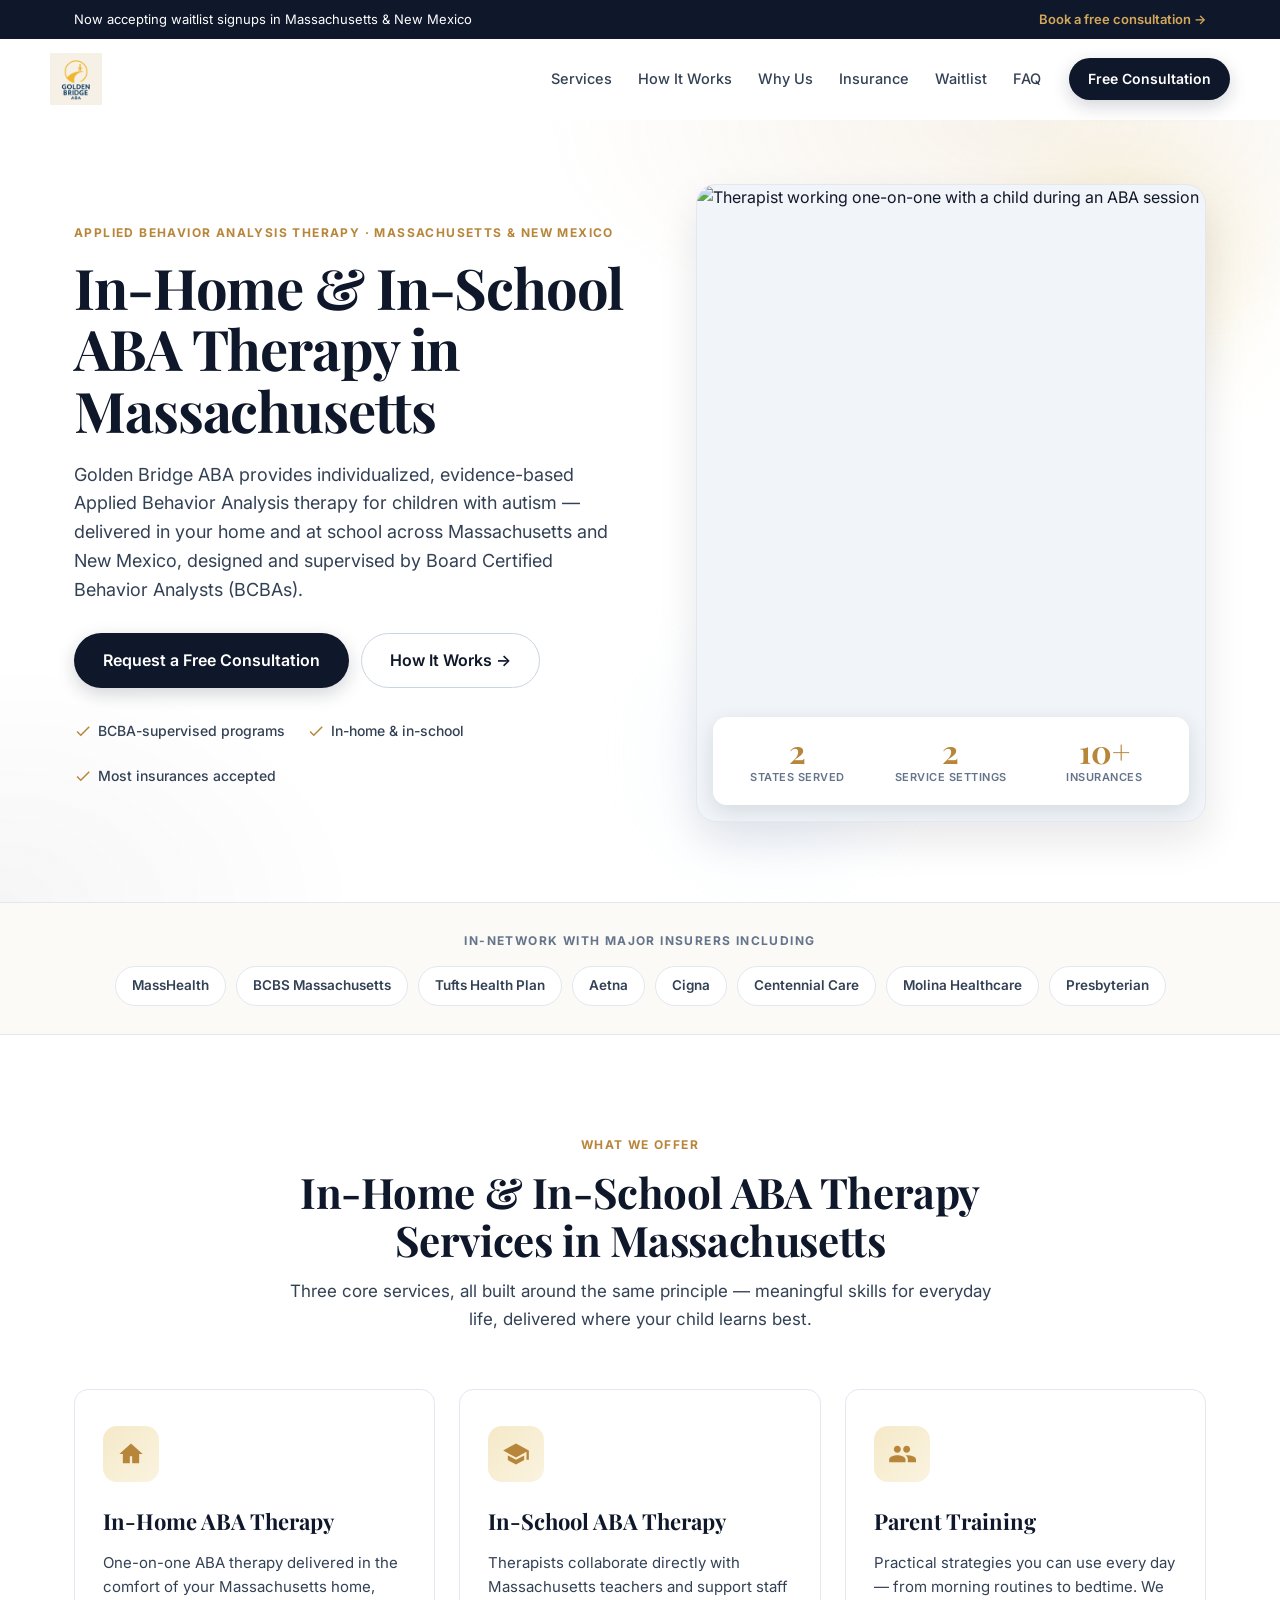
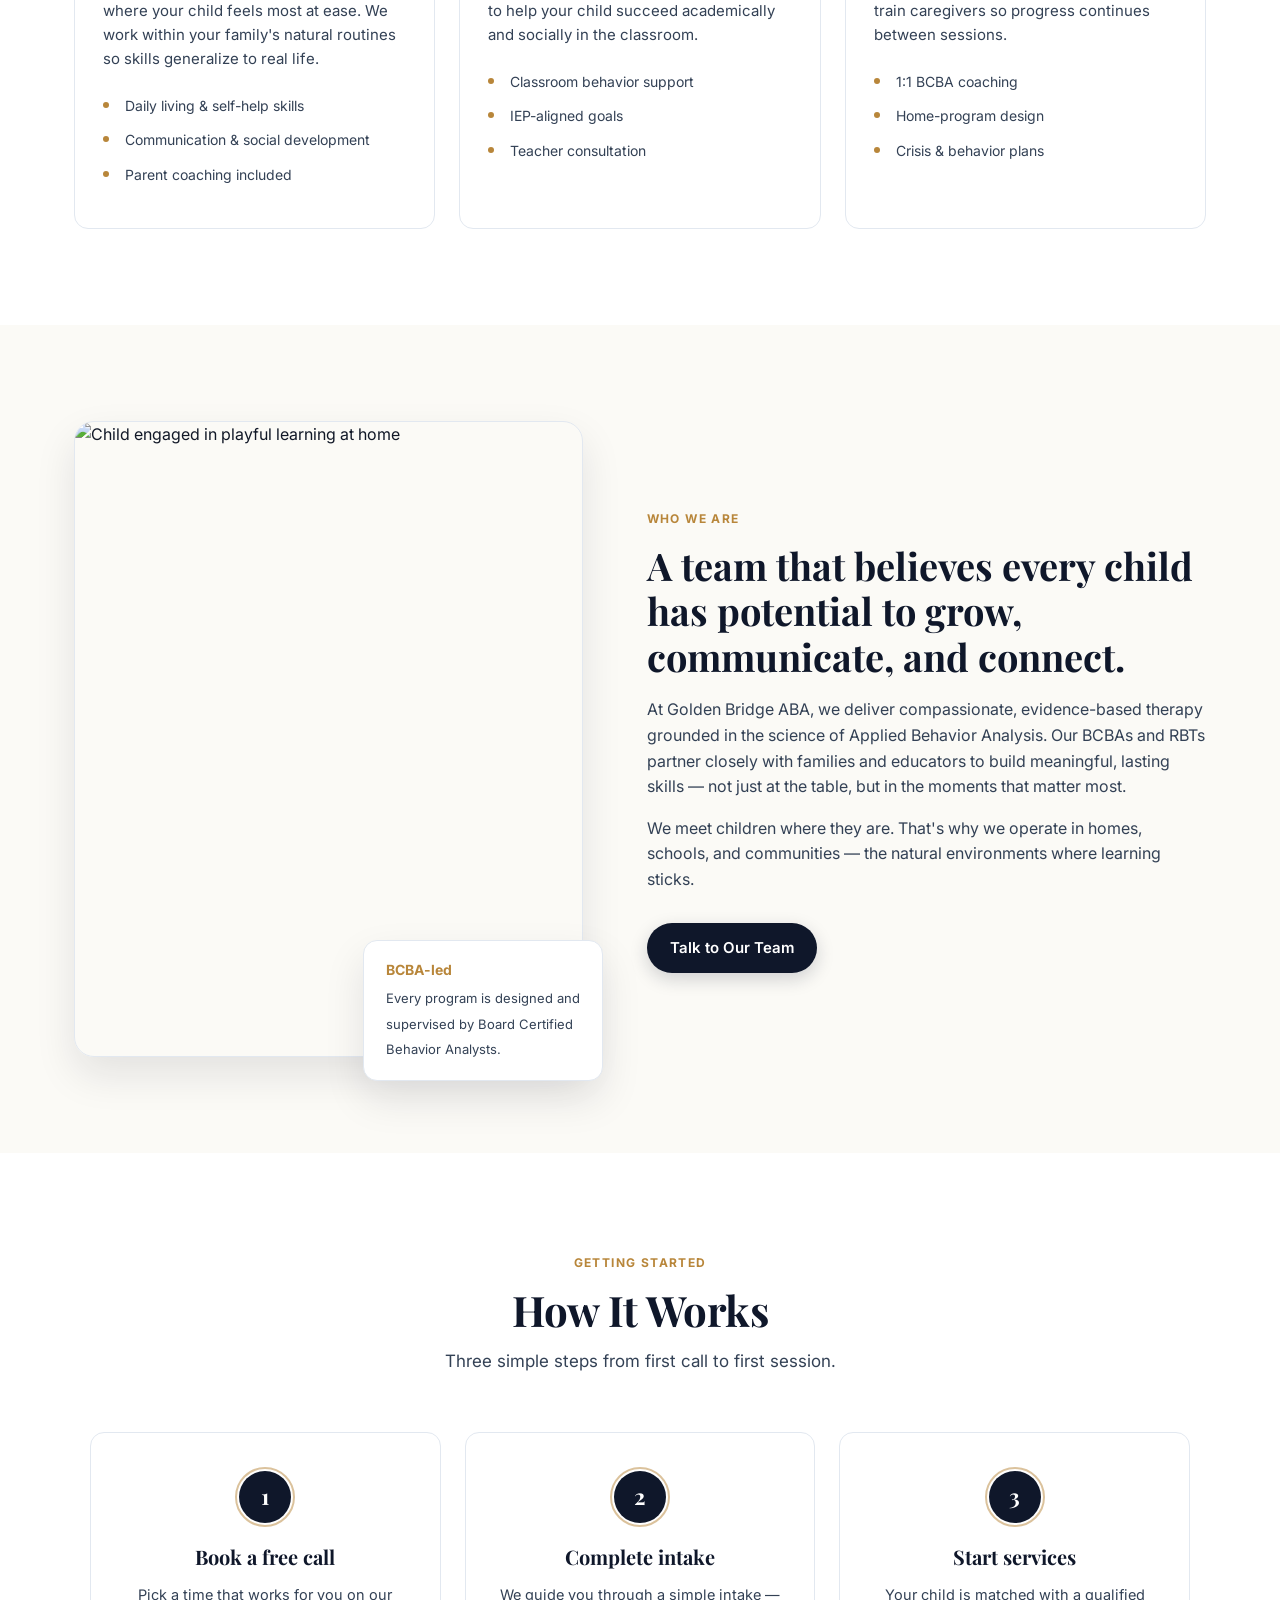
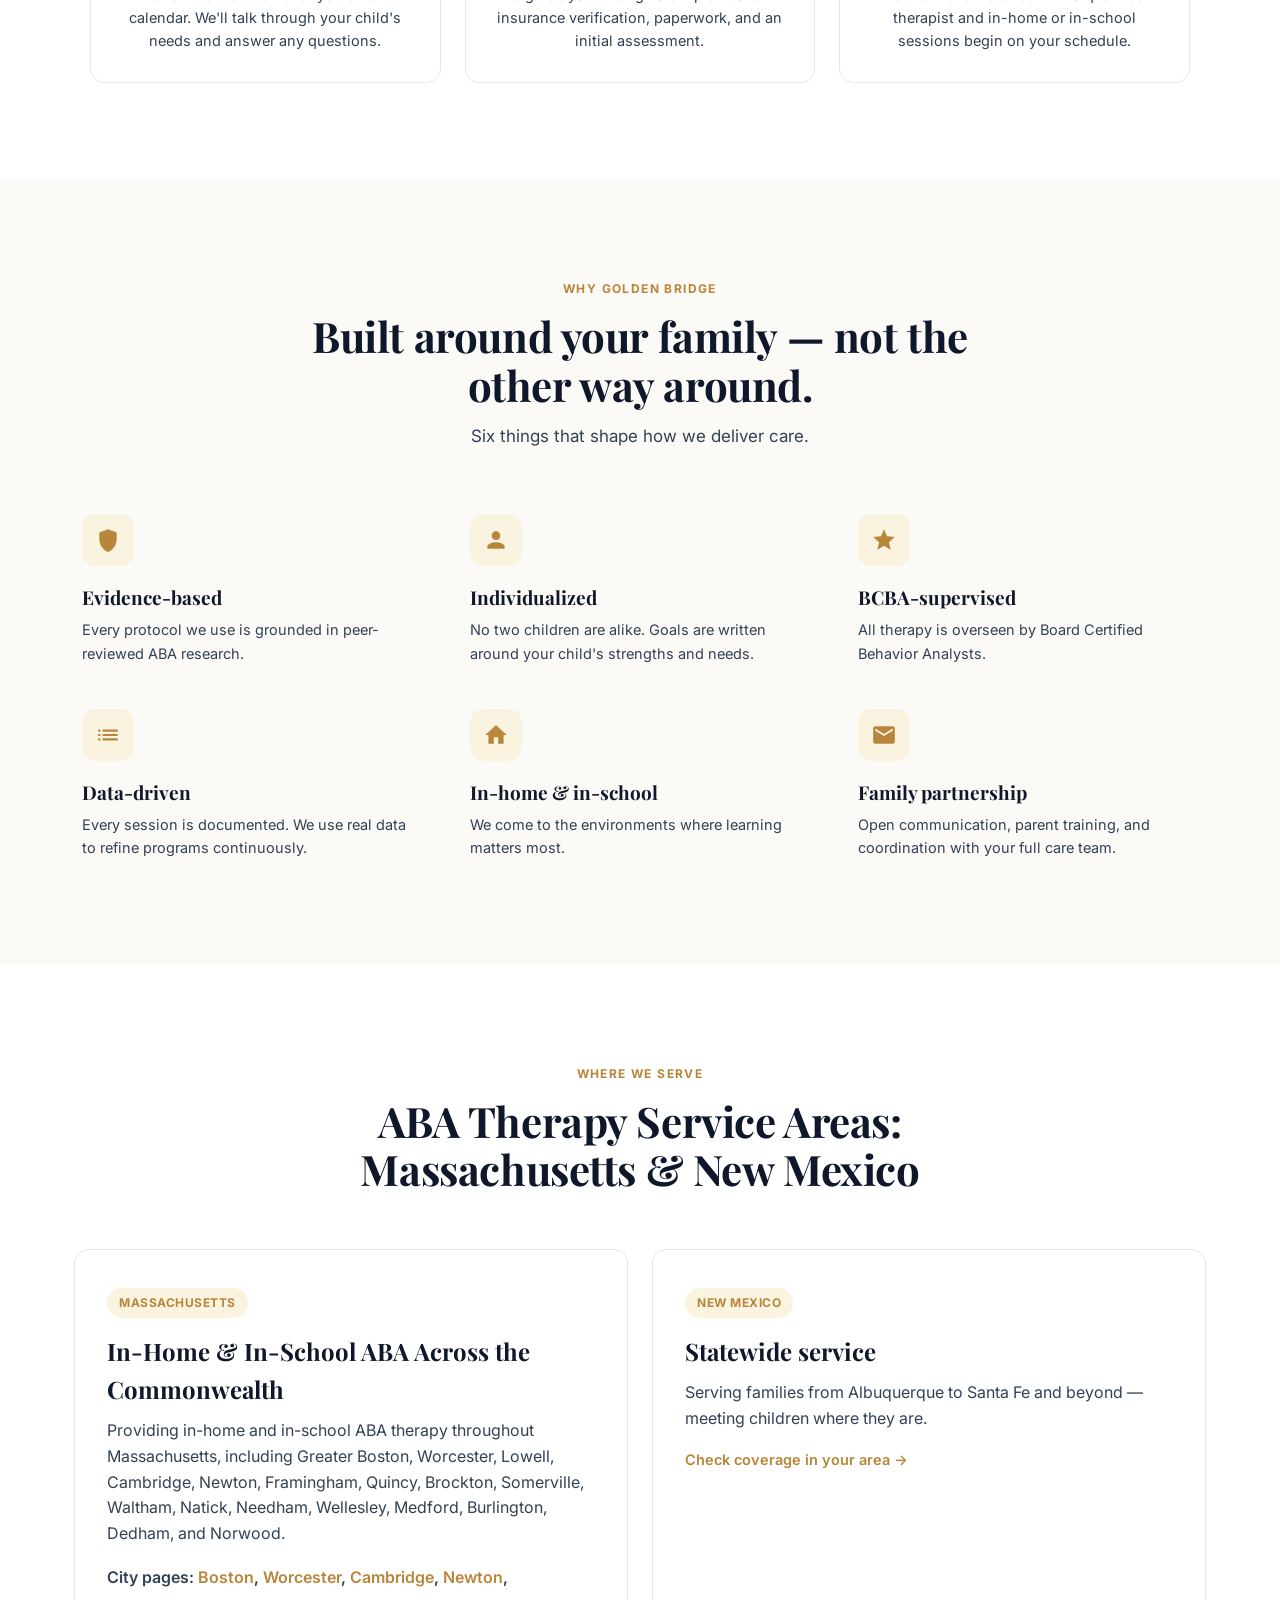
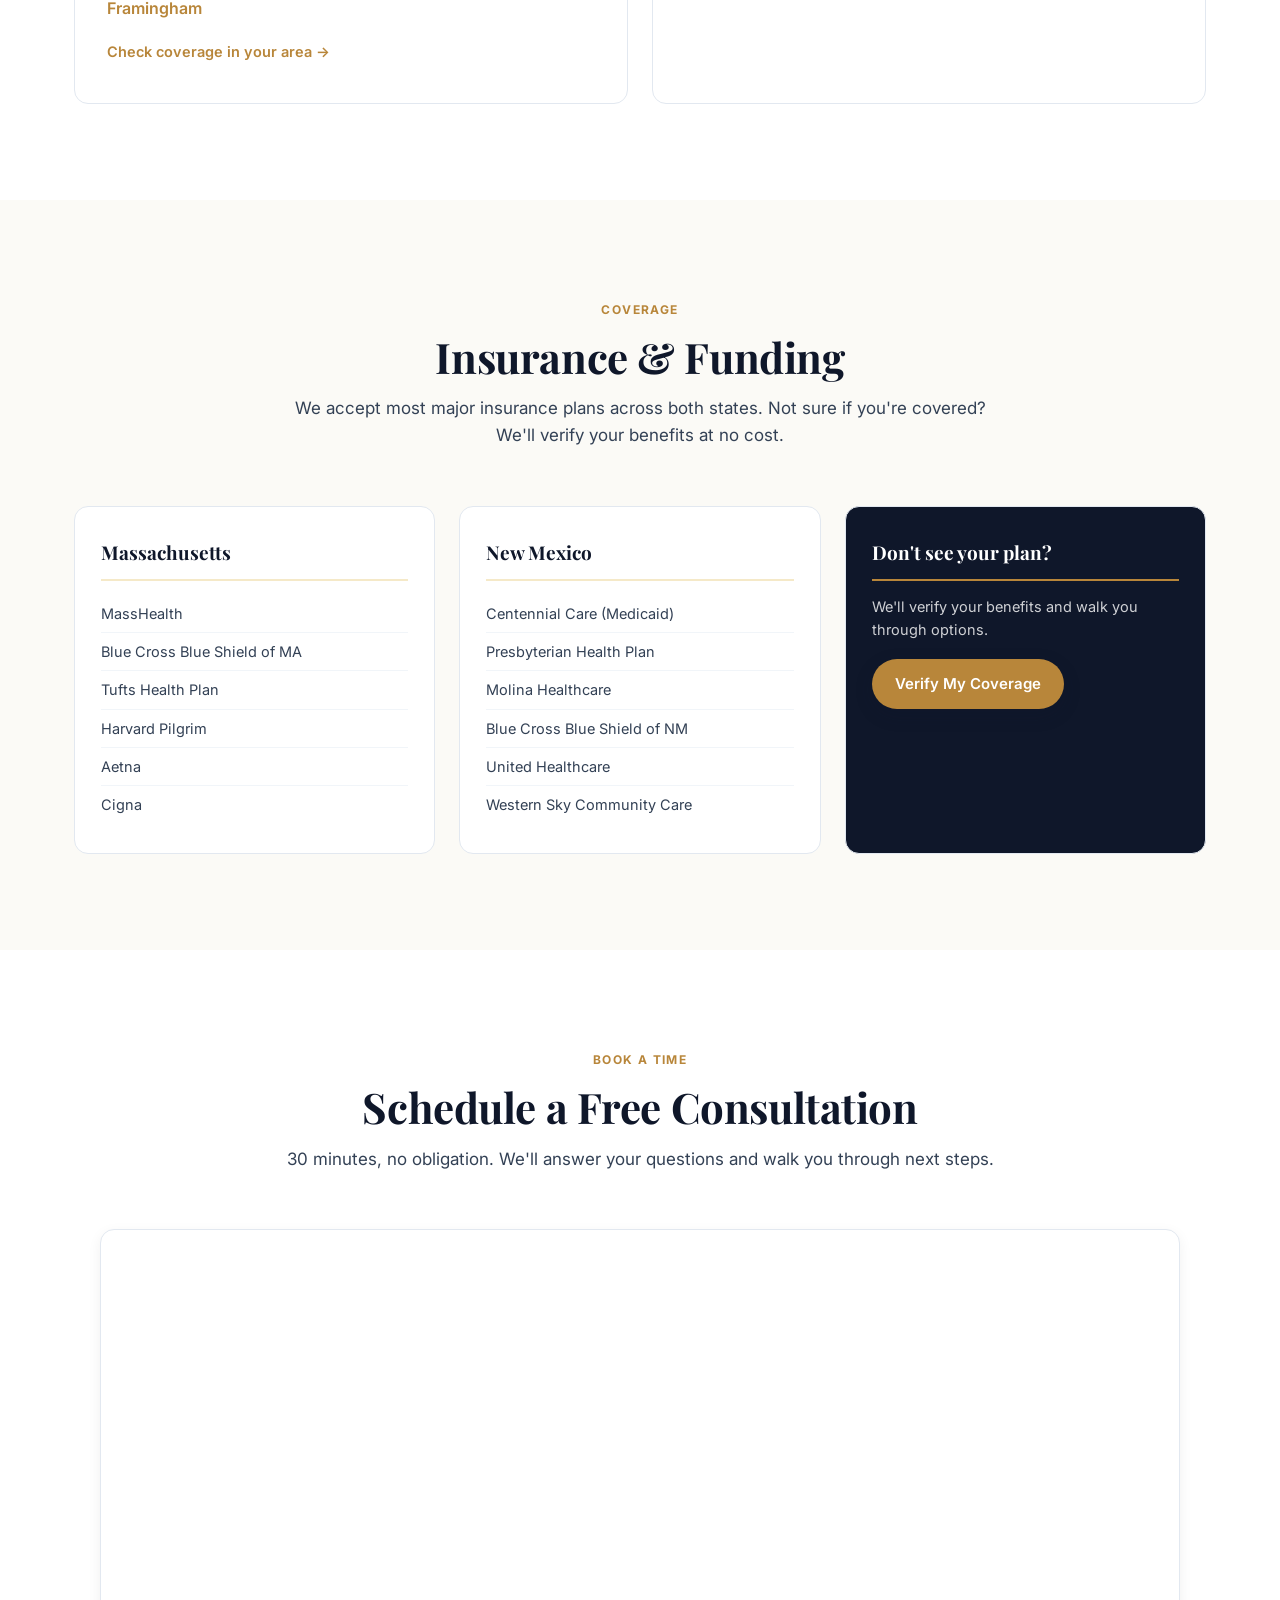
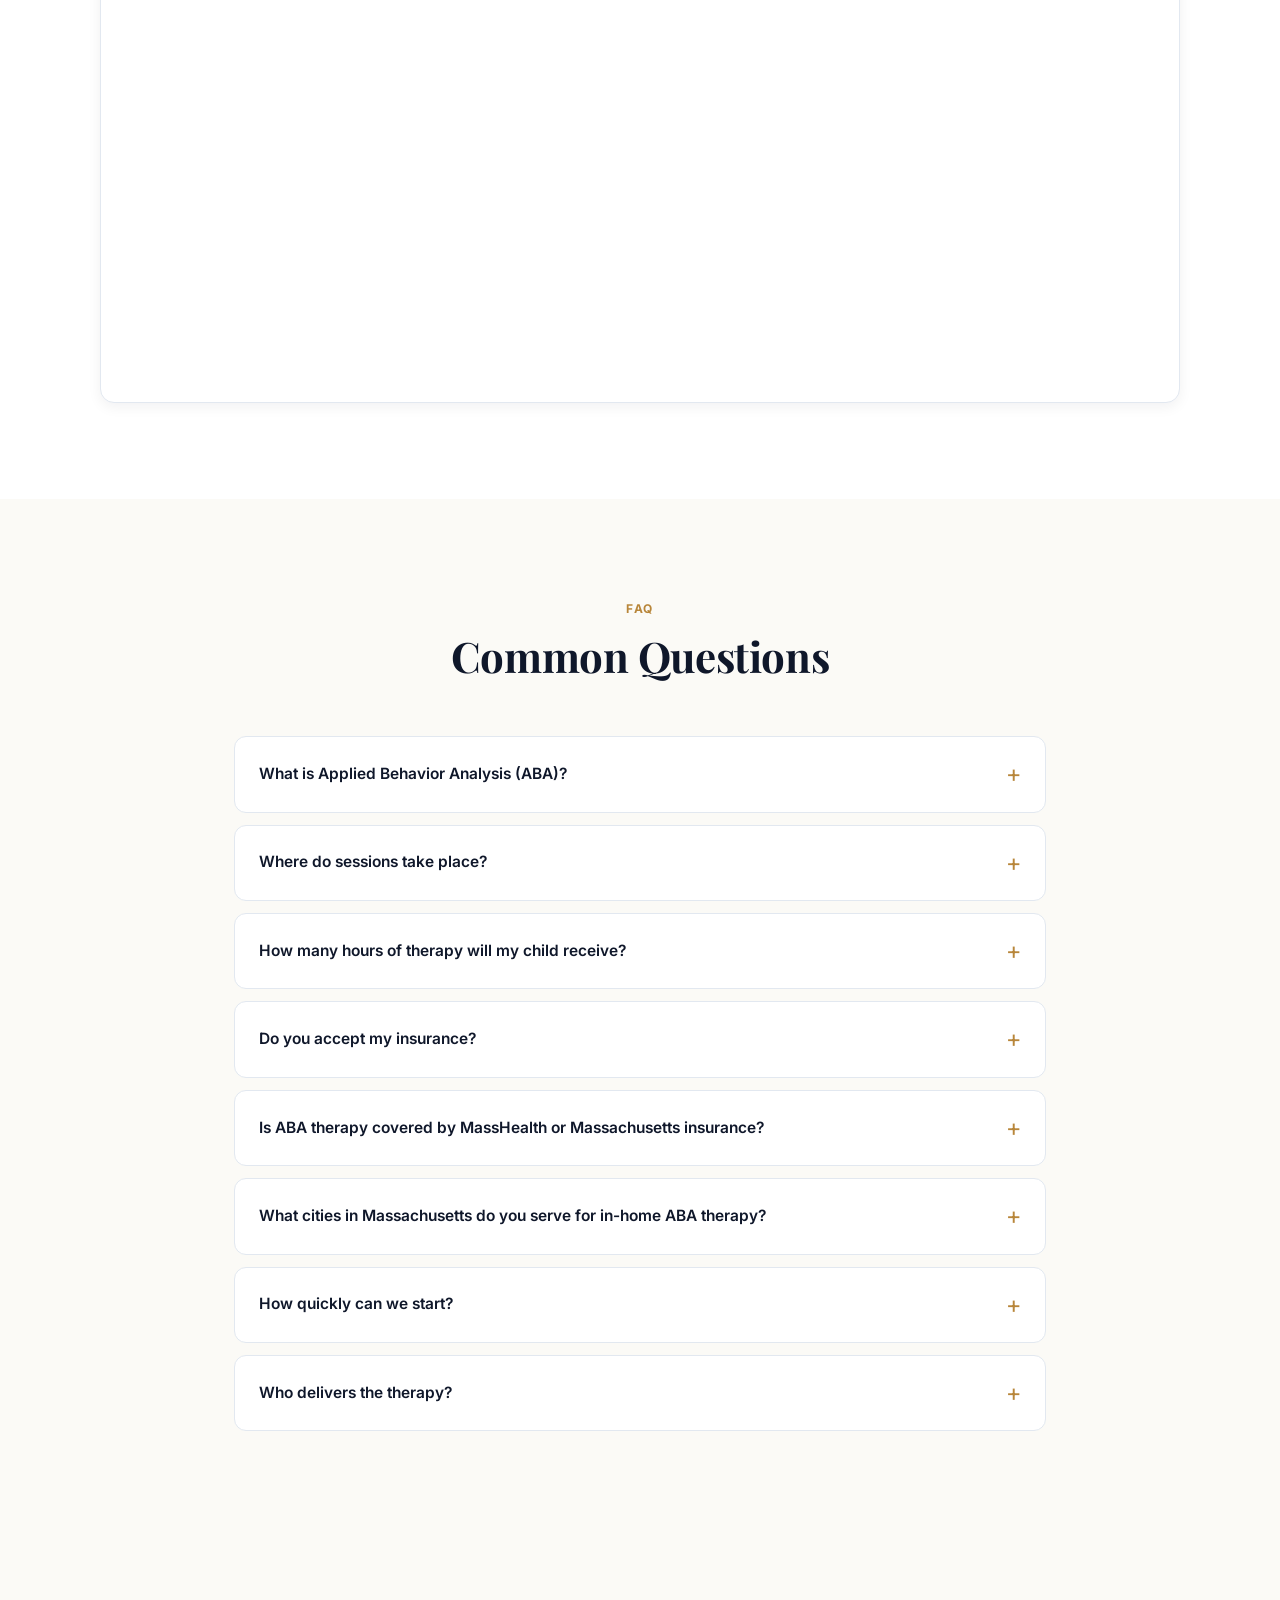
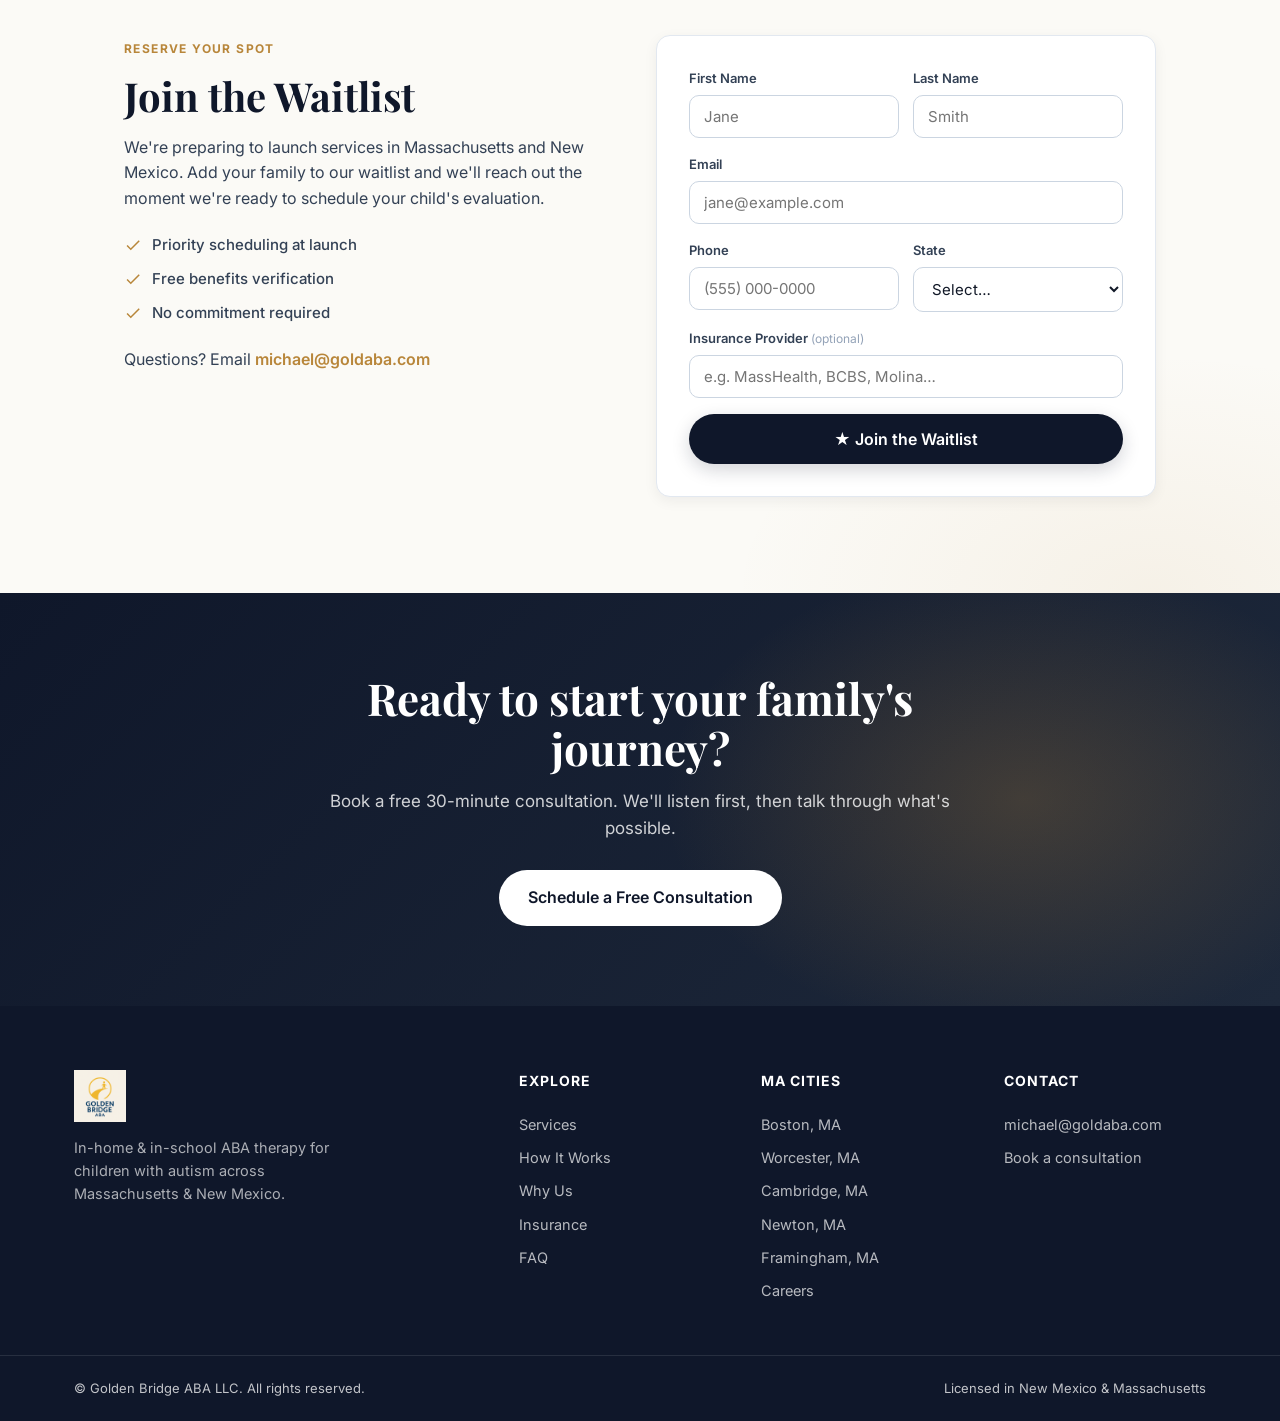
==== index.html @ 1a79a62c "Add real logo: favicon, apple-touch-icon, OG image, header/footer - Copied Golden Bridge ABA Logo De" ====
<!DOCTYPE html>
<html lang="en">
<head>
  <meta charset="UTF-8">
  <meta name="viewport" content="width=device-width, initial-scale=1.0">
  <title>In-Home ABA Therapy Massachusetts | Golden Bridge ABA</title>
  <meta name="description" content="Golden Bridge ABA provides in-home and in-school ABA therapy for children with autism across Massachusetts. BCBA-supervised, covered by MassHealth, BCBS, Tufts & more. Free consultation.">
  <link rel="canonical" href="https://goldaba.com/">
  <!-- Open Graph -->
  <meta property="og:type" content="website">
  <meta property="og:url" content="https://goldaba.com/">
  <meta property="og:title" content="In-Home ABA Therapy Massachusetts | Golden Bridge ABA">
  <meta property="og:description" content="In-home and in-school ABA therapy for children with autism across Massachusetts. BCBA-supervised, insurance-covered. Serving Greater Boston, Worcester, Lowell & beyond.">
  <meta property="og:image" content="https://goldaba.com/og-image.png">
  <meta property="og:image:width" content="1200">
  <meta property="og:image:height" content="630">
  <meta property="og:site_name" content="Golden Bridge ABA">
  <!-- Twitter Card -->
  <meta name="twitter:card" content="summary_large_image">
  <meta name="twitter:title" content="In-Home ABA Therapy Massachusetts | Golden Bridge ABA">
  <meta name="twitter:description" content="In-home and in-school ABA therapy for children with autism across Massachusetts. BCBA-supervised, insurance-covered.">
  <link rel="icon" type="image/png" sizes="32x32" href="favicon-32.png">
  <link rel="icon" type="image/png" sizes="512x512" href="favicon.png">
  <link rel="apple-touch-icon" href="apple-touch-icon.png">
  <link rel="preconnect" href="https://fonts.googleapis.com">
  <link rel="preconnect" href="https://fonts.gstatic.com" crossorigin>
  <link href="https://fonts.googleapis.com/css2?family=Inter:wght@400;500;600;700;800&family=Playfair+Display:wght@600;700&display=swap" rel="stylesheet">
  <link rel="stylesheet" href="preview.css">
  <!-- Structured Data -->
  <script type="application/ld+json">
  {
    "@context": "https://schema.org",
    "@graph": [
      {
        "@type": ["MedicalBusiness", "LocalBusiness"],
        "@id": "https://goldaba.com/#organization",
        "name": "Golden Bridge ABA",
        "alternateName": "Golden Bridge ABA LLC",
        "url": "https://goldaba.com",
        "logo": {
          "@type": "ImageObject",
          "url": "https://goldaba.com/og-image.png"
        },
        "email": "michael@goldaba.com",
        "description": "Golden Bridge ABA provides in-home and in-school Applied Behavior Analysis (ABA) therapy for children with autism across Massachusetts and New Mexico, supervised by Board Certified Behavior Analysts (BCBAs).",
        "medicalSpecialty": "Behavioral Health",
        "priceRange": "Insurance Accepted",
        "areaServed": [
          {
            "@type": "State",
            "name": "Massachusetts",
            "sameAs": "https://www.wikidata.org/wiki/Q771"
          },
          {
            "@type": "State",
            "name": "New Mexico",
            "sameAs": "https://www.wikidata.org/wiki/Q1522"
          }
        ],
        "hasOfferCatalog": {
          "@type": "OfferCatalog",
          "name": "ABA Therapy Services",
          "itemListElement": [
            {
              "@type": "Offer",
              "itemOffered": {
                "@type": "Service",
                "name": "In-Home ABA Therapy",
                "description": "One-on-one ABA therapy delivered in the child's home environment, designed to fit naturally into family routines. Serving Massachusetts and New Mexico.",
                "serviceType": "Applied Behavior Analysis",
                "areaServed": ["Massachusetts", "New Mexico"]
              }
            },
            {
              "@type": "Offer",
              "itemOffered": {
                "@type": "Service",
                "name": "In-School ABA Therapy",
                "description": "School-based ABA therapy with IEP-aligned goals, supporting students with autism in Massachusetts and New Mexico classrooms.",
                "serviceType": "Applied Behavior Analysis",
                "areaServed": ["Massachusetts", "New Mexico"]
              }
            },
            {
              "@type": "Offer",
              "itemOffered": {
                "@type": "Service",
                "name": "Parent Training",
                "description": "BCBA-led parent coaching, home-program design, and behavior support plans for families of children with autism.",
                "serviceType": "Applied Behavior Analysis",
                "areaServed": ["Massachusetts", "New Mexico"]
              }
            }
          ]
        }
      },
      {
        "@type": "FAQPage",
        "mainEntity": [
          {
            "@type": "Question",
            "name": "What is Applied Behavior Analysis (ABA)?",
            "acceptedAnswer": {
              "@type": "Answer",
              "text": "ABA is a therapy grounded in the science of learning and behavior. It uses evidence-based techniques to teach communication, social, and daily living skills, while reducing behaviors that interfere with learning."
            }
          },
          {
            "@type": "Question",
            "name": "Where do ABA therapy sessions take place?",
            "acceptedAnswer": {
              "@type": "Answer",
              "text": "We deliver therapy in your home and at your child's school across Massachusetts and New Mexico. Sessions are designed to fit naturally into the environments where your child already spends time."
            }
          },
          {
            "@type": "Question",
            "name": "How many hours of ABA therapy will my child receive?",
            "acceptedAnswer": {
              "@type": "Answer",
              "text": "Hours are determined by an initial assessment and your child's individual needs. Most plans range from 10 to 30 hours per week and are adjusted as your child progresses."
            }
          },
          {
            "@type": "Question",
            "name": "Do you accept MassHealth or other Massachusetts insurance plans?",
            "acceptedAnswer": {
              "@type": "Answer",
              "text": "Yes. We are in-network with MassHealth (Massachusetts Medicaid), Blue Cross Blue Shield of Massachusetts, Tufts Health Plan, Harvard Pilgrim, Aetna, and Cigna. We will verify your benefits at no cost."
            }
          },
          {
            "@type": "Question",
            "name": "What cities and towns in Massachusetts do you serve for in-home ABA therapy?",
            "acceptedAnswer": {
              "@type": "Answer",
              "text": "We serve families throughout Massachusetts, including Greater Boston, Worcester, Lowell, Cambridge, Newton, Framingham, Quincy, Brockton, Somerville, Waltham, Natick, Needham, Wellesley, Medford, Burlington, Dedham, Norwood, and many more. Contact us to confirm coverage in your area."
            }
          },
          {
            "@type": "Question",
            "name": "Is ABA therapy in Massachusetts covered by insurance?",
            "acceptedAnswer": {
              "@type": "Answer",
              "text": "Yes. Massachusetts law requires insurance coverage for ABA therapy for autism. MassHealth (Medicaid), BCBS of Massachusetts, Tufts Health Plan, and most major commercial insurers cover ABA services. We handle insurance verification for you at no charge."
            }
          },
          {
            "@type": "Question",
            "name": "How quickly can we start ABA therapy?",
            "acceptedAnswer": {
              "@type": "Answer",
              "text": "After your free consultation, intake and insurance verification typically take 1–3 weeks. Once approved, we match your child with a qualified therapist and begin in-home or in-school sessions on your schedule."
            }
          },
          {
            "@type": "Question",
            "name": "Who delivers the ABA therapy?",
            "acceptedAnswer": {
              "@type": "Answer",
              "text": "Therapy is delivered by trained Registered Behavior Technicians (RBTs) under the supervision of a Board Certified Behavior Analyst (BCBA), who designs and continuously updates your child's program."
            }
          }
        ]
      }
    ]
  }
  </script>
</head>
<body>

<!-- ANNOUNCEMENT BAR -->
<div class="announce">
  <div class="container announce-inner">
    <span>Now accepting waitlist signups in Massachusetts &amp; New Mexico</span>
    <a href="#schedule">Book a free consultation →</a>
  </div>
</div>

<!-- HEADER -->
<header class="hdr" id="header">
  <div class="container hdr-inner">
    <a href="#home" class="brand">
      <img src="logo.png" alt="Golden Bridge ABA" class="brand-logo">
    </a>
    <nav class="nav" id="nav">
      <a href="#services">Services</a>
      <a href="#how">How It Works</a>
      <a href="#why">Why Us</a>
      <a href="#insurance">Insurance</a>
      <a href="#waitlist">Waitlist</a>
      <a href="#faq">FAQ</a>
    </nav>
    <a href="#schedule" class="btn btn-primary btn-sm">Free Consultation</a>
    <button class="hamburger" id="hamburger" aria-label="Menu"><span></span><span></span><span></span></button>
  </div>
</header>

<!-- HERO -->
<section class="hero" id="home">
  <div class="container hero-grid">
    <div class="hero-copy">
      <div class="eyebrow">Applied Behavior Analysis Therapy · Massachusetts &amp; New Mexico</div>
      <h1>In-Home &amp; In-School ABA Therapy in Massachusetts</h1>
      <p class="lead">Golden Bridge ABA provides individualized, evidence-based Applied Behavior Analysis therapy for children with autism — delivered in your home and at school across Massachusetts and New Mexico, designed and supervised by Board Certified Behavior Analysts (BCBAs).</p>
      <div class="hero-actions">
        <a href="#schedule" class="btn btn-primary btn-lg">Request a Free Consultation</a>
        <a href="#how" class="btn btn-ghost btn-lg">How It Works →</a>
      </div>
      <ul class="hero-trust">
        <li><svg viewBox="0 0 24 24" class="ic"><path d="M9 16.2 4.8 12l-1.4 1.4L9 19 21 7l-1.4-1.4z"/></svg> BCBA-supervised programs</li>
        <li><svg viewBox="0 0 24 24" class="ic"><path d="M9 16.2 4.8 12l-1.4 1.4L9 19 21 7l-1.4-1.4z"/></svg> In-home &amp; in-school</li>
        <li><svg viewBox="0 0 24 24" class="ic"><path d="M9 16.2 4.8 12l-1.4 1.4L9 19 21 7l-1.4-1.4z"/></svg> Most insurances accepted</li>
      </ul>
    </div>
    <div class="hero-visual">
      <div class="hero-photo">
        <img src="https://images.unsplash.com/photo-1607453998774-d533f65dac99?w=900&q=80&auto=format&fit=crop" alt="Therapist working one-on-one with a child during an ABA session" loading="lazy">
        <div class="hero-photo-stats">
          <div class="hero-stat"><span class="num">2</span><span class="lbl">States Served</span></div>
          <div class="hero-stat"><span class="num">2</span><span class="lbl">Service Settings</span></div>
          <div class="hero-stat"><span class="num">10+</span><span class="lbl">Insurances</span></div>
        </div>
      </div>
      <div class="blob blob-a" aria-hidden="true"></div>
      <div class="blob blob-b" aria-hidden="true"></div>
    </div>
  </div>
</section>

<!-- INSURANCE STRIP -->
<section class="insurers">
  <div class="container">
    <p class="insurers-label">In-network with major insurers including</p>
    <div class="insurers-row">
      <div class="ins-pill">MassHealth</div>
      <div class="ins-pill">BCBS Massachusetts</div>
      <div class="ins-pill">Tufts Health Plan</div>
      <div class="ins-pill">Aetna</div>
      <div class="ins-pill">Cigna</div>
      <div class="ins-pill">Centennial Care</div>
      <div class="ins-pill">Molina Healthcare</div>
      <div class="ins-pill">Presbyterian</div>
    </div>
  </div>
</section>

<!-- WHAT WE DO -->
<section class="section" id="services">
  <div class="container">
    <div class="section-head">
      <div class="eyebrow">What We Offer</div>
      <h2>In-Home &amp; In-School ABA Therapy Services in Massachusetts</h2>
      <p>Three core services, all built around the same principle — meaningful skills for everyday life, delivered where your child learns best.</p>
    </div>
    <div class="cards-3">
      <article class="svc-card">
        <div class="svc-icon"><svg viewBox="0 0 24 24"><path d="M12 3 2 12h3v8h6v-6h2v6h6v-8h3z"/></svg></div>
        <h3>In-Home ABA Therapy</h3>
        <p>One-on-one ABA therapy delivered in the comfort of your Massachusetts home, where your child feels most at ease. We work within your family's natural routines so skills generalize to real life.</p>
        <ul class="svc-list">
          <li>Daily living &amp; self-help skills</li>
          <li>Communication &amp; social development</li>
          <li>Parent coaching included</li>
        </ul>
      </article>
      <article class="svc-card">
        <div class="svc-icon"><svg viewBox="0 0 24 24"><path d="M12 3 1 9l11 6 9-4.91V17h2V9zM5 13.18v4L12 21l7-3.82v-4L12 17z"/></svg></div>
        <h3>In-School ABA Therapy</h3>
        <p>Therapists collaborate directly with Massachusetts teachers and support staff to help your child succeed academically and socially in the classroom.</p>
        <ul class="svc-list">
          <li>Classroom behavior support</li>
          <li>IEP-aligned goals</li>
          <li>Teacher consultation</li>
        </ul>
      </article>
      <article class="svc-card">
        <div class="svc-icon"><svg viewBox="0 0 24 24"><path d="M16 11c1.66 0 3-1.34 3-3s-1.34-3-3-3-3 1.34-3 3 1.34 3 3 3m-8 0c1.66 0 3-1.34 3-3s-1.34-3-3-3-3 1.34-3 3 1.34 3 3 3m0 2c-2.33 0-7 1.17-7 3.5V19h14v-2.5C15 14.17 10.33 13 8 13m8 0c-.29 0-.62.02-.97.05C16.16 13.84 17 15.04 17 16.5V19h7v-2.5c0-2.33-4.67-3.5-8-3.5"/></svg></div>
        <h3>Parent Training</h3>
        <p>Practical strategies you can use every day — from morning routines to bedtime. We train caregivers so progress continues between sessions.</p>
        <ul class="svc-list">
          <li>1:1 BCBA coaching</li>
          <li>Home-program design</li>
          <li>Crisis &amp; behavior plans</li>
        </ul>
      </article>
    </div>
  </div>
</section>

<!-- WHO WE ARE -->
<section class="section section-alt" id="about">
  <div class="container who">
    <div class="who-img">
      <img class="who-photo" src="https://images.unsplash.com/photo-1503454537195-1dcabb73ffb9?w=900&q=80&auto=format&fit=crop" alt="Child engaged in playful learning at home" loading="lazy">
      <div class="who-badge">
        <strong>BCBA-led</strong>
        <span>Every program is designed and supervised by Board Certified Behavior Analysts.</span>
      </div>
    </div>
    <div class="who-text">
      <div class="eyebrow">Who We Are</div>
      <h2>A team that believes every child has potential to grow, communicate, and connect.</h2>
      <p>At Golden Bridge ABA, we deliver compassionate, evidence-based therapy grounded in the science of Applied Behavior Analysis. Our BCBAs and RBTs partner closely with families and educators to build meaningful, lasting skills — not just at the table, but in the moments that matter most.</p>
      <p>We meet children where they are. That's why we operate in homes, schools, and communities — the natural environments where learning sticks.</p>
      <a href="#schedule" class="btn btn-primary">Talk to Our Team</a>
    </div>
  </div>
</section>

<!-- HOW IT WORKS -->
<section class="section" id="how">
  <div class="container">
    <div class="section-head">
      <div class="eyebrow">Getting Started</div>
      <h2>How It Works</h2>
      <p>Three simple steps from first call to first session.</p>
    </div>
    <div class="steps">
      <div class="step">
        <div class="step-num">1</div>
        <h3>Book a free call</h3>
        <p>Pick a time that works for you on our calendar. We'll talk through your child's needs and answer any questions.</p>
      </div>
      <div class="step">
        <div class="step-num">2</div>
        <h3>Complete intake</h3>
        <p>We guide you through a simple intake — insurance verification, paperwork, and an initial assessment.</p>
      </div>
      <div class="step">
        <div class="step-num">3</div>
        <h3>Start services</h3>
        <p>Your child is matched with a qualified therapist and in-home or in-school sessions begin on your schedule.</p>
      </div>
    </div>
  </div>
</section>

<!-- WHY CHOOSE US -->
<section class="section section-alt" id="why">
  <div class="container">
    <div class="section-head">
      <div class="eyebrow">Why Golden Bridge</div>
      <h2>Built around your family — not the other way around.</h2>
      <p>Six things that shape how we deliver care.</p>
    </div>
    <div class="features">
      <div class="feat">
        <div class="feat-icon"><svg viewBox="0 0 24 24"><path d="M12 2 4 5v6c0 5.55 3.84 10.74 8 12 4.16-1.26 8-6.45 8-12V5z"/></svg></div>
        <h3>Evidence-based</h3>
        <p>Every protocol we use is grounded in peer-reviewed ABA research.</p>
      </div>
      <div class="feat">
        <div class="feat-icon"><svg viewBox="0 0 24 24"><path d="M12 12c2.21 0 4-1.79 4-4s-1.79-4-4-4-4 1.79-4 4 1.79 4 4 4m0 2c-2.67 0-8 1.34-8 4v2h16v-2c0-2.66-5.33-4-8-4"/></svg></div>
        <h3>Individualized</h3>
        <p>No two children are alike. Goals are written around your child's strengths and needs.</p>
      </div>
      <div class="feat">
        <div class="feat-icon"><svg viewBox="0 0 24 24"><path d="m12 17.27 6.18 3.73-1.64-7.03L22 9.24l-7.19-.61L12 2 9.19 8.63 2 9.24l5.46 4.73L5.82 21z"/></svg></div>
        <h3>BCBA-supervised</h3>
        <p>All therapy is overseen by Board Certified Behavior Analysts.</p>
      </div>
      <div class="feat">
        <div class="feat-icon"><svg viewBox="0 0 24 24"><path d="M3 13h2v-2H3zm0 4h2v-2H3zm0-8h2V7H3zm4 4h14v-2H7zm0 4h14v-2H7zM7 7v2h14V7z"/></svg></div>
        <h3>Data-driven</h3>
        <p>Every session is documented. We use real data to refine programs continuously.</p>
      </div>
      <div class="feat">
        <div class="feat-icon"><svg viewBox="0 0 24 24"><path d="M10 20v-6h4v6h5v-8h3L12 3 2 12h3v8z"/></svg></div>
        <h3>In-home &amp; in-school</h3>
        <p>We come to the environments where learning matters most.</p>
      </div>
      <div class="feat">
        <div class="feat-icon"><svg viewBox="0 0 24 24"><path d="M20 4H4c-1.11 0-1.99.89-1.99 2L2 18c0 1.11.89 2 2 2h16c1.11 0 2-.89 2-2V6c0-1.11-.89-2-2-2m0 4-8 5-8-5V6l8 5 8-5z"/></svg></div>
        <h3>Family partnership</h3>
        <p>Open communication, parent training, and coordination with your full care team.</p>
      </div>
    </div>
  </div>
</section>

<!-- LOCATIONS / SERVICE AREAS -->
<section class="section" id="locations">
  <div class="container">
    <div class="section-head">
      <div class="eyebrow">Where We Serve</div>
      <h2>ABA Therapy Service Areas: Massachusetts &amp; New Mexico</h2>
    </div>
    <div class="loc-grid">
      <div class="loc-card">
        <div class="loc-tag">Massachusetts</div>
        <h3>In-Home &amp; In-School ABA Across the Commonwealth</h3>
        <p>Providing in-home and in-school ABA therapy throughout Massachusetts, including Greater Boston, Worcester, Lowell, Cambridge, Newton, Framingham, Quincy, Brockton, Somerville, Waltham, Natick, Needham, Wellesley, Medford, Burlington, Dedham, and Norwood.</p>
        <p style="margin-top:.75rem;font-weight:600;line-height:1.9;">City pages:
          <a href="aba-therapy-boston-ma.html" style="color:var(--gold);white-space:nowrap;">Boston</a>,
          <a href="aba-therapy-worcester-ma.html" style="color:var(--gold);white-space:nowrap;">Worcester</a>,
          <a href="aba-therapy-cambridge-ma.html" style="color:var(--gold);white-space:nowrap;">Cambridge</a>,
          <a href="aba-therapy-newton-ma.html" style="color:var(--gold);white-space:nowrap;">Newton</a>,
          <a href="aba-therapy-framingham-ma.html" style="color:var(--gold);white-space:nowrap;">Framingham</a>
        </p>
        <a href="#schedule" class="link-arrow">Check coverage in your area →</a>
      </div>
      <div class="loc-card">
        <div class="loc-tag">New Mexico</div>
        <h3>Statewide service</h3>
        <p>Serving families from Albuquerque to Santa Fe and beyond — meeting children where they are.</p>
        <a href="#schedule" class="link-arrow">Check coverage in your area →</a>
      </div>
    </div>
  </div>
</section>

<!-- INSURANCE -->
<section class="section section-alt" id="insurance">
  <div class="container">
    <div class="section-head">
      <div class="eyebrow">Coverage</div>
      <h2>Insurance &amp; Funding</h2>
      <p>We accept most major insurance plans across both states. Not sure if you're covered? We'll verify your benefits at no cost.</p>
    </div>
    <div class="ins-grid">
      <div class="ins-col">
        <h4>Massachusetts</h4>
        <ul>
          <li>MassHealth</li>
          <li>Blue Cross Blue Shield of MA</li>
          <li>Tufts Health Plan</li>
          <li>Harvard Pilgrim</li>
          <li>Aetna</li>
          <li>Cigna</li>
        </ul>
      </div>
      <div class="ins-col">
        <h4>New Mexico</h4>
        <ul>
          <li>Centennial Care (Medicaid)</li>
          <li>Presbyterian Health Plan</li>
          <li>Molina Healthcare</li>
          <li>Blue Cross Blue Shield of NM</li>
          <li>United Healthcare</li>
          <li>Western Sky Community Care</li>
        </ul>
      </div>
      <div class="ins-cta">
        <h4>Don't see your plan?</h4>
        <p>We'll verify your benefits and walk you through options.</p>
        <a href="#schedule" class="btn btn-primary">Verify My Coverage</a>
      </div>
    </div>
  </div>
</section>

<!-- SCHEDULE / CALENDLY -->
<section class="section" id="schedule">
  <div class="container">
    <div class="section-head">
      <div class="eyebrow">Book a Time</div>
      <h2>Schedule a Free Consultation</h2>
      <p>30 minutes, no obligation. We'll answer your questions and walk you through next steps.</p>
    </div>
    <div class="cal-wrap">
      <div class="calendly-inline-widget" data-url="https://calendly.com/michael-goldaba/30min?hide_gdpr_banner=1&primary_color=b8863a" style="min-width:320px;height:760px;"></div>
    </div>
  </div>
</section>

<!-- FAQ -->
<section class="section section-alt" id="faq">
  <div class="container faq-wrap">
    <div class="section-head">
      <div class="eyebrow">FAQ</div>
      <h2>Common Questions</h2>
    </div>
    <div class="faq">
      <details>
        <summary>What is Applied Behavior Analysis (ABA)?</summary>
        <p>ABA is a therapy grounded in the science of learning and behavior. It uses evidence-based techniques to teach communication, social, and daily living skills, while reducing behaviors that interfere with learning.</p>
      </details>
      <details>
        <summary>Where do sessions take place?</summary>
        <p>We deliver therapy in your home and at your child's school. Sessions are designed to fit naturally into the environments where your child already spends time.</p>
      </details>
      <details>
        <summary>How many hours of therapy will my child receive?</summary>
        <p>Hours are determined by an initial assessment and your child's individual needs. Most plans range from 10 to 30 hours per week and are adjusted as your child progresses.</p>
      </details>
      <details>
        <summary>Do you accept my insurance?</summary>
        <p>We're in-network with most major plans in Massachusetts and New Mexico, including Medicaid programs (MassHealth in MA). Submit a request and we'll verify your benefits at no cost.</p>
      </details>
      <details>
        <summary>Is ABA therapy covered by MassHealth or Massachusetts insurance?</summary>
        <p>Yes. Massachusetts law (Chapter 115C) requires most insurance plans to cover ABA therapy for autism spectrum disorder. MassHealth, Blue Cross Blue Shield of MA, Tufts Health Plan, Harvard Pilgrim, Aetna, and Cigna all cover ABA services. We handle the verification process for you at no charge.</p>
      </details>
      <details>
        <summary>What cities in Massachusetts do you serve for in-home ABA therapy?</summary>
        <p>We serve families across Massachusetts, including Greater Boston, Worcester, Lowell, Cambridge, Newton, Framingham, Quincy, Brockton, Somerville, Waltham, Natick, Needham, Wellesley, Medford, Burlington, Dedham, Norwood, and many surrounding towns. Contact us to confirm availability in your area.</p>
      </details>
      <details>
        <summary>How quickly can we start?</summary>
        <p>After your free consultation, intake and insurance verification typically take 1–3 weeks. Once approved, we match your child with a qualified therapist and begin in-home or in-school sessions on your schedule.</p>
      </details>
      <details>
        <summary>Who delivers the therapy?</summary>
        <p>Therapy is delivered by trained Registered Behavior Technicians (RBTs) under the supervision of a Board Certified Behavior Analyst (BCBA), who designs and continuously updates your child's program.</p>
      </details>
    </div>
  </div>
</section>

<!-- WAITLIST -->
<section class="section waitlist" id="waitlist">
  <div class="container waitlist-grid">
    <div class="waitlist-info">
      <div class="eyebrow">Reserve Your Spot</div>
      <h2>Join the Waitlist</h2>
      <p>We're preparing to launch services in Massachusetts and New Mexico. Add your family to our waitlist and we'll reach out the moment we're ready to schedule your child's evaluation.</p>
      <ul class="waitlist-perks">
        <li><svg viewBox="0 0 24 24" class="ic"><path d="M9 16.2 4.8 12l-1.4 1.4L9 19 21 7l-1.4-1.4z"/></svg> Priority scheduling at launch</li>
        <li><svg viewBox="0 0 24 24" class="ic"><path d="M9 16.2 4.8 12l-1.4 1.4L9 19 21 7l-1.4-1.4z"/></svg> Free benefits verification</li>
        <li><svg viewBox="0 0 24 24" class="ic"><path d="M9 16.2 4.8 12l-1.4 1.4L9 19 21 7l-1.4-1.4z"/></svg> No commitment required</li>
      </ul>
      <p class="waitlist-contact">Questions? Email <a href="mailto:michael@goldaba.com">michael@goldaba.com</a></p>
    </div>
    <div class="waitlist-form" id="waitlistFormCard">
      <div class="form-row">
        <div class="form-field">
          <label for="wl-firstName">First Name</label>
          <input type="text" id="wl-firstName" placeholder="Jane" required>
        </div>
        <div class="form-field">
          <label for="wl-lastName">Last Name</label>
          <input type="text" id="wl-lastName" placeholder="Smith" required>
        </div>
      </div>
      <div class="form-field">
        <label for="wl-email">Email</label>
        <input type="email" id="wl-email" placeholder="jane@example.com" required>
      </div>
      <div class="form-row">
        <div class="form-field">
          <label for="wl-phone">Phone</label>
          <input type="tel" id="wl-phone" placeholder="(555) 000-0000">
        </div>
        <div class="form-field">
          <label for="wl-state">State</label>
          <select id="wl-state" required>
            <option value="">Select…</option>
            <option>Massachusetts</option>
            <option>New Mexico</option>
          </select>
        </div>
      </div>
      <div class="form-field">
        <label for="wl-insurance">Insurance Provider <span class="opt">(optional)</span></label>
        <input type="text" id="wl-insurance" placeholder="e.g. MassHealth, BCBS, Molina…">
      </div>
      <button type="button" id="wlSubmitBtn" class="btn btn-primary btn-lg btn-full" onclick="submitWaitlist()">★ Join the Waitlist</button>
    </div>
    <div class="waitlist-success" id="waitlistSuccess" style="display:none;">
      <div class="success-icon">✓</div>
      <h3>You're on the list, <span id="wl-success-name">there</span>!</h3>
      <p>Thanks for joining our waitlist. We've saved your spot and will reach out to <strong id="wl-success-email"></strong> as soon as we're ready to schedule. State on file: <strong id="wl-success-state"></strong>.</p>
    </div>
  </div>
</section>

<!-- BIG CTA -->
<section class="cta">
  <div class="container cta-inner">
    <h2>Ready to start your family's journey?</h2>
    <p>Book a free 30-minute consultation. We'll listen first, then talk through what's possible.</p>
    <a href="#schedule" class="btn btn-light btn-lg">Schedule a Free Consultation</a>
  </div>
</section>

<!-- FOOTER -->
<footer class="ftr">
  <div class="container ftr-grid">
    <div>
      <div class="brand brand-light">
        <img src="logo.png" alt="Golden Bridge ABA" class="brand-logo brand-logo-light">
      </div>
      <p class="ftr-tag">In-home &amp; in-school ABA therapy for children with autism across Massachusetts &amp; New Mexico.</p>
    </div>
    <div>
      <h5>Explore</h5>
      <a href="#services">Services</a>
      <a href="#how">How It Works</a>
      <a href="#why">Why Us</a>
      <a href="#insurance">Insurance</a>
      <a href="#faq">FAQ</a>
    </div>
    <div>
      <h5>MA Cities</h5>
      <a href="aba-therapy-boston-ma.html">Boston, MA</a>
      <a href="aba-therapy-worcester-ma.html">Worcester, MA</a>
      <a href="aba-therapy-cambridge-ma.html">Cambridge, MA</a>
      <a href="aba-therapy-newton-ma.html">Newton, MA</a>
      <a href="aba-therapy-framingham-ma.html">Framingham, MA</a>
      <a href="careers.html">Careers</a>
    </div>
    <div>
      <h5>Contact</h5>
      <a href="mailto:michael@goldaba.com">michael@goldaba.com</a>
      <a href="#schedule">Book a consultation</a>
    </div>
  </div>
  <div class="ftr-bottom">
    <div class="container">
      <span>© Golden Bridge ABA LLC. All rights reserved.</span>
      <span>Licensed in New Mexico &amp; Massachusetts</span>
    </div>
  </div>
</footer>

<!-- Calendly -->
<link rel="stylesheet" href="https://assets.calendly.com/assets/external/widget.css">
<script src="https://assets.calendly.com/assets/external/widget.js" async></script>
<script src="script.js"></script>

</body>
</html>
---- preview.css ----
/* =============================================================
   preview.css — Golden Bridge ABA redesign preview
   Inspired by yellowbusaba.com (clean, sans-serif, white-dominant,
   single accent) — re-skinned with Golden Bridge gold + navy.
============================================================= */

:root {
  --gold: #b8863a;
  --gold-soft: #d4a85a;
  --gold-50: #faf3e0;
  --gold-100: #f5e9c8;
  --navy: #0f172a;
  --navy-2: #1e293b;
  --ink: #111827;
  --gray-900: #0f172a;
  --gray-700: #334155;
  --gray-500: #64748b;
  --gray-400: #94a3b8;
  --gray-300: #cbd5e1;
  --gray-200: #e2e8f0;
  --gray-100: #f1f5f9;
  --gray-50: #f8fafc;
  --bg: #ffffff;
  --soft: #fbfaf6;
  --radius: 14px;
  --shadow-sm: 0 1px 2px rgba(15,23,42,.06);
  --shadow-md: 0 4px 14px rgba(15,23,42,.06);
  --shadow-lg: 0 18px 40px rgba(15,23,42,.10);
}

* { box-sizing: border-box; margin: 0; padding: 0; }
html { scroll-behavior: smooth; overflow-x: hidden; }
body {
  font-family: 'Inter', -apple-system, BlinkMacSystemFont, "Segoe UI", Roboto, sans-serif;
  color: var(--ink);
  background: var(--bg);
  line-height: 1.6;
  font-size: 16px;
  -webkit-font-smoothing: antialiased;
  overflow-x: hidden;
}
img { max-width: 100%; display: block; }
a { color: inherit; text-decoration: none; }
em { font-style: italic; color: var(--gold); }

.container {
  width: 100%;
  max-width: 1180px;
  margin: 0 auto;
  padding: 0 24px;
}

/* ── Announcement bar ──────────────────────────────────── */
.announce {
  background: var(--navy);
  color: #fff;
  font-size: 13px;
  padding: 9px 0;
}
.announce-inner { display: flex; justify-content: space-between; align-items: center; gap: 14px; flex-wrap: wrap; }
.announce a { color: var(--gold-soft); font-weight: 600; }
.announce a:hover { color: #fff; }

/* ── Header ────────────────────────────────────────────── */
.hdr {
  position: sticky; top: 0; z-index: 50;
  background: rgba(255,255,255,.92);
  backdrop-filter: blur(10px);
  border-bottom: 1px solid transparent;
  transition: box-shadow .2s, border-color .2s;
}
.hdr.scrolled { border-color: var(--gray-200); box-shadow: var(--shadow-sm); }
.hdr-inner { display: flex; align-items: center; gap: 28px; padding: 14px 0; }
.brand { display: flex; align-items: center; gap: 10px; font-weight: 700; font-size: 19px; color: var(--navy); }
.brand-name em { font-family: 'Playfair Display', Georgia, serif; font-style: italic; font-weight: 700; }
.brand-dot {
  width: 14px; height: 14px;
  background: linear-gradient(135deg, var(--gold-soft), var(--gold));
  border-radius: 4px; transform: rotate(45deg);
  box-shadow: 0 4px 10px rgba(184,134,58,.4);
}
/* Real logo image */
.brand-logo {
  height: 52px;
  width: auto;
  display: block;
}
/* Footer: logo sits on dark navy bg — no filter needed, cream bg in logo is close enough */
.brand-logo-light {
  height: 52px;
  width: auto;
}
.nav { display: flex; gap: 26px; margin-left: auto; }
.nav a {
  font-size: 14.5px; font-weight: 500; color: var(--gray-700);
  position: relative; padding: 6px 0;
  transition: color .15s;
}
.nav a:hover { color: var(--navy); }
.nav a::after {
  content: ''; position: absolute; left: 0; right: 0; bottom: -2px;
  height: 2px; background: var(--gold); transform: scaleX(0); transform-origin: center;
  transition: transform .2s;
}
.nav a:hover::after { transform: scaleX(1); }
.hamburger { display: none; flex-direction: column; gap: 4px; background: none; border: none; cursor: pointer; padding: 8px; }
.hamburger span { width: 22px; height: 2px; background: var(--navy); border-radius: 2px; }

/* ── Buttons ───────────────────────────────────────────── */
.btn {
  display: inline-flex; align-items: center; gap: 8px;
  font-family: inherit; font-weight: 600; font-size: 15px;
  padding: 12px 22px; border-radius: 999px;
  border: 1px solid transparent; cursor: pointer;
  transition: transform .15s, box-shadow .15s, background .15s, color .15s, border-color .15s;
  white-space: nowrap;
}
.btn-sm { padding: 9px 18px; font-size: 14px; }
.btn-lg { padding: 14px 28px; font-size: 16px; }
.btn-primary {
  background: var(--navy); color: #fff;
  box-shadow: 0 6px 18px rgba(15,23,42,.18);
}
.btn-primary:hover { background: var(--gold); color: #fff; transform: translateY(-2px); box-shadow: 0 10px 24px rgba(184,134,58,.3); }
.btn-ghost { background: transparent; color: var(--navy); border-color: var(--gray-300); }
.btn-ghost:hover { border-color: var(--navy); background: var(--navy); color: #fff; }
.btn-light { background: #fff; color: var(--navy); }
.btn-light:hover { background: var(--gold); color: #fff; }

/* ── Hero ──────────────────────────────────────────────── */
.hero {
  padding: 64px 0 80px;
  background:
    radial-gradient(800px 400px at 80% 0%, rgba(184,134,58,.10), transparent 60%),
    radial-gradient(600px 400px at 0% 100%, rgba(15,23,42,.04), transparent 60%),
    #ffffff;
  overflow: hidden;
}
.hero-grid { display: grid; grid-template-columns: 1.1fr 1fr; gap: 60px; align-items: center; }
.eyebrow {
  display: inline-block;
  font-size: 12px; font-weight: 700; letter-spacing: 1.4px;
  color: var(--gold); text-transform: uppercase;
  margin-bottom: 14px;
}
.hero-copy h1 {
  font-family: 'Playfair Display', Georgia, serif;
  font-size: clamp(34px, 4.5vw, 56px);
  line-height: 1.1; color: var(--navy);
  font-weight: 700; letter-spacing: -.02em;
  margin-bottom: 20px;
}
.lead { font-size: 18px; color: var(--gray-700); max-width: 540px; margin-bottom: 28px; }
.hero-actions { display: flex; gap: 12px; flex-wrap: wrap; margin-bottom: 32px; }
.hero-trust {
  list-style: none; display: flex; gap: 22px; flex-wrap: wrap;
  font-size: 14px; color: var(--gray-700); font-weight: 500;
}
.hero-trust li { display: flex; align-items: center; gap: 6px; }
.ic { width: 18px; height: 18px; fill: var(--gold); flex-shrink: 0; }

/* Hero photo */
.hero-visual { position: relative; min-height: 460px; }
.hero-photo {
  position: relative; z-index: 2;
  border-radius: 20px; overflow: hidden;
  box-shadow: var(--shadow-lg);
  border: 1px solid var(--gray-200);
  aspect-ratio: 4/5;
  background: var(--gray-100);
}
.hero-photo > img {
  width: 100%; height: 100%; object-fit: cover; display: block;
}
.hero-photo-stats {
  position: absolute; left: 16px; right: 16px; bottom: 16px;
  background: rgba(255, 255, 255, 0.96);
  backdrop-filter: blur(8px);
  border-radius: 14px;
  padding: 18px 12px;
  display: grid; grid-template-columns: repeat(3, 1fr); gap: 8px;
  text-align: center;
  box-shadow: 0 6px 20px rgba(15,23,42,.12);
}
.hero-stat { display: flex; flex-direction: column; gap: 2px; }
.hero-stat .num {
  font-family: 'Playfair Display', Georgia, serif;
  font-size: 32px; font-weight: 700; color: var(--gold); line-height: 1;
}
.hero-stat .lbl { font-size: 11px; color: var(--gray-500); font-weight: 600; text-transform: uppercase; letter-spacing: .5px; }

.blob {
  position: absolute; border-radius: 50%; filter: blur(40px); opacity: .5; z-index: 1;
}
.blob-a { width: 240px; height: 240px; background: var(--gold-100); top: -40px; right: -40px; }
.blob-b { width: 200px; height: 200px; background: #dbeafe; bottom: -30px; left: -20px; opacity: .35; }

/* ── Insurers strip ────────────────────────────────────── */
.insurers {
  background: var(--soft); border-top: 1px solid var(--gray-200); border-bottom: 1px solid var(--gray-200);
  padding: 28px 0;
}
.insurers-label { text-align: center; font-size: 12px; font-weight: 700; letter-spacing: 1.4px; color: var(--gray-500); text-transform: uppercase; margin-bottom: 16px; }
.insurers-row { display: flex; flex-wrap: wrap; gap: 10px; justify-content: center; }
.ins-pill {
  padding: 8px 16px; background: #fff; border: 1px solid var(--gray-200);
  border-radius: 999px; font-size: 13.5px; font-weight: 600; color: var(--gray-700);
}

/* ── Sections ──────────────────────────────────────────── */
.section { padding: 96px 0; }
.section-alt { background: var(--soft); }
.section-head { text-align: center; max-width: 720px; margin: 0 auto 56px; }
.section-head h2 {
  font-family: 'Playfair Display', Georgia, serif;
  font-size: clamp(28px, 3.4vw, 42px);
  color: var(--navy); font-weight: 700; letter-spacing: -.01em;
  line-height: 1.15; margin-bottom: 14px;
}
.section-head p { font-size: 17px; color: var(--gray-700); }

/* ── Service cards ─────────────────────────────────────── */
.cards-3 { display: grid; grid-template-columns: repeat(3, 1fr); gap: 24px; }
.svc-card {
  background: #fff; border: 1px solid var(--gray-200); border-radius: var(--radius);
  padding: 36px 28px; transition: transform .25s, box-shadow .25s, border-color .25s;
}
.svc-card:hover { transform: translateY(-6px); box-shadow: var(--shadow-lg); border-color: var(--gold-100); }
.svc-icon {
  width: 56px; height: 56px; border-radius: 14px;
  background: linear-gradient(135deg, var(--gold-100), var(--gold-50));
  display: flex; align-items: center; justify-content: center;
  margin-bottom: 22px;
}
.svc-icon svg { width: 28px; height: 28px; fill: var(--gold); }
.svc-card h3 { font-family: 'Playfair Display', Georgia, serif; font-size: 22px; color: var(--navy); margin-bottom: 12px; }
.svc-card p { color: var(--gray-700); font-size: 15px; margin-bottom: 18px; }
.svc-list { list-style: none; padding: 0; }
.svc-list li {
  font-size: 14px; color: var(--gray-700); padding: 6px 0 6px 22px;
  position: relative;
}
.svc-list li::before {
  content: ''; position: absolute; left: 0; top: 13px;
  width: 6px; height: 6px; border-radius: 50%; background: var(--gold);
}

/* ── Who We Are ────────────────────────────────────────── */
.who { display: grid; grid-template-columns: 1fr 1.1fr; gap: 64px; align-items: center; }
.who-img { position: relative; }
.who-photo {
  width: 100%; aspect-ratio: 4/5; border-radius: 20px;
  object-fit: cover; display: block;
  box-shadow: var(--shadow-lg);
  border: 1px solid var(--gray-200);
}
.who-badge {
  position: absolute; bottom: -24px; right: -20px;
  background: #fff; border-radius: var(--radius);
  padding: 18px 22px; box-shadow: var(--shadow-lg);
  max-width: 240px; border: 1px solid var(--gray-200);
}
.who-badge strong { display: block; color: var(--gold); font-size: 14px; margin-bottom: 4px; }
.who-badge span { font-size: 13px; color: var(--gray-700); line-height: 1.5; }
.who-text h2 { font-family: 'Playfair Display', Georgia, serif; font-size: clamp(28px, 3.2vw, 38px); color: var(--navy); margin-bottom: 18px; line-height: 1.2; }
.who-text p { color: var(--gray-700); margin-bottom: 16px; font-size: 16px; }
.who-text .btn { margin-top: 14px; }

/* ── Steps ─────────────────────────────────────────────── */
.steps {
  display: grid;
  grid-template-columns: repeat(3, 1fr);
  gap: 24px; align-items: stretch;
  max-width: 1100px; margin: 0 auto;
}
.step {
  background: #fff; border: 1px solid var(--gray-200);
  border-radius: var(--radius); padding: 38px 26px 30px;
  text-align: center; transition: transform .2s, box-shadow .2s, border-color .2s;
}
.step:hover { transform: translateY(-4px); box-shadow: var(--shadow-md); border-color: var(--gold-100); }
.step-num {
  width: 52px; height: 52px; border-radius: 50%;
  background: var(--navy); color: #fff;
  font-family: 'Playfair Display', serif;
  font-size: 22px; font-weight: 700;
  display: flex; align-items: center; justify-content: center;
  margin: 0 auto 18px;
  position: relative;
}
.step-num::after {
  content: ''; position: absolute; inset: -4px;
  border: 2px solid var(--gold); border-radius: 50%;
  opacity: .5;
}
.step h3 { font-family: 'Playfair Display', Georgia, serif; font-size: 20px; color: var(--navy); margin-bottom: 10px; }
.step p { color: var(--gray-700); font-size: 14.5px; }
.step-arrow {
  align-self: center; color: var(--gold); font-size: 28px;
  font-weight: 700;
}

/* ── Features grid ─────────────────────────────────────── */
.features {
  display: grid; grid-template-columns: repeat(3, 1fr); gap: 28px 32px;
}
.feat { padding: 8px; }
.feat-icon {
  width: 52px; height: 52px; border-radius: 14px;
  background: var(--gold-50); display: flex; align-items: center; justify-content: center;
  margin-bottom: 16px;
}
.feat-icon svg { width: 26px; height: 26px; fill: var(--gold); }
.feat h3 { font-family: 'Playfair Display', Georgia, serif; font-size: 19px; color: var(--navy); margin-bottom: 6px; }
.feat p { color: var(--gray-700); font-size: 14.5px; }

/* ── Locations ─────────────────────────────────────────── */
.loc-grid { display: grid; grid-template-columns: 1fr 1fr; gap: 24px; }
.loc-card {
  background: #fff; border: 1px solid var(--gray-200);
  border-radius: var(--radius); padding: 38px 32px;
  transition: transform .2s, box-shadow .2s, border-color .2s;
}
.loc-card:hover { transform: translateY(-4px); box-shadow: var(--shadow-md); border-color: var(--gold-100); }
.loc-tag {
  display: inline-block; padding: 5px 12px;
  background: var(--gold-50); color: var(--gold);
  border-radius: 999px; font-size: 12px; font-weight: 700; letter-spacing: .5px;
  margin-bottom: 14px; text-transform: uppercase;
}
.loc-card h3 { font-family: 'Playfair Display', Georgia, serif; font-size: 24px; color: var(--navy); margin-bottom: 10px; }
.loc-card p { color: var(--gray-700); margin-bottom: 16px; }
.link-arrow { color: var(--gold); font-weight: 600; font-size: 14.5px; }
.link-arrow:hover { color: var(--navy); }

/* ── Insurance grid ────────────────────────────────────── */
.ins-grid { display: grid; grid-template-columns: 1fr 1fr 1fr; gap: 24px; }
.ins-col, .ins-cta {
  background: #fff; border: 1px solid var(--gray-200);
  border-radius: var(--radius); padding: 30px 26px;
}
.ins-col h4, .ins-cta h4 {
  font-family: 'Playfair Display', Georgia, serif;
  font-size: 19px; color: var(--navy); margin-bottom: 14px;
  padding-bottom: 12px; border-bottom: 2px solid var(--gold-100);
}
.ins-col ul { list-style: none; padding: 0; }
.ins-col li { padding: 7px 0; color: var(--gray-700); font-size: 14.5px; border-bottom: 1px solid var(--gray-100); }
.ins-col li:last-child { border-bottom: none; }
.ins-cta { background: var(--navy); color: #fff; }
.ins-cta h4 { color: #fff; border-color: var(--gold); }
.ins-cta p { color: rgba(255,255,255,.8); margin-bottom: 18px; font-size: 14.5px; }
.ins-cta .btn-primary { background: var(--gold); color: #fff; }
.ins-cta .btn-primary:hover { background: #fff; color: var(--navy); }

/* ── Calendly wrap ─────────────────────────────────────── */
.cal-wrap {
  max-width: 1080px; margin: 0 auto;
  background: #fff; border: 1px solid var(--gray-200);
  border-radius: var(--radius); box-shadow: var(--shadow-md);
  overflow: hidden; padding: 6px;
}

/* ── FAQ ───────────────────────────────────────────────── */
.faq-wrap { max-width: 860px; margin: 0 auto; }
.faq details {
  background: #fff; border: 1px solid var(--gray-200);
  border-radius: 12px; margin-bottom: 12px;
  transition: border-color .15s, box-shadow .15s;
}
.faq details[open] { border-color: var(--gold); box-shadow: var(--shadow-md); }
.faq summary {
  list-style: none; cursor: pointer;
  padding: 18px 24px; font-weight: 600; color: var(--navy);
  font-size: 15.5px; display: flex; align-items: center; justify-content: space-between;
  gap: 16px;
}
.faq summary::-webkit-details-marker { display: none; }
.faq summary::after {
  content: '+'; font-size: 24px; color: var(--gold); font-weight: 400;
  transition: transform .2s;
}
.faq details[open] summary::after { transform: rotate(45deg); }
.faq p { padding: 0 24px 22px; color: var(--gray-700); font-size: 15px; }

/* ── Waitlist ──────────────────────────────────────────── */
.waitlist {
  background:
    radial-gradient(700px 400px at 90% 100%, rgba(184,134,58,.08), transparent 60%),
    var(--soft);
}
.waitlist-grid {
  display: grid; grid-template-columns: 1fr 1.05fr; gap: 56px;
  align-items: start; max-width: 1080px; margin: 0 auto;
}
.waitlist-info h2 {
  font-family: 'Playfair Display', Georgia, serif;
  font-size: clamp(28px, 3.4vw, 40px);
  color: var(--navy); line-height: 1.15; margin-bottom: 16px;
}
.waitlist-info > p {
  color: var(--gray-700); font-size: 16px; margin-bottom: 22px;
}
.waitlist-perks {
  list-style: none; padding: 0; margin-bottom: 22px;
  display: flex; flex-direction: column; gap: 10px;
}
.waitlist-perks li {
  display: flex; align-items: center; gap: 10px;
  font-size: 15px; color: var(--gray-700); font-weight: 500;
}
.waitlist-contact { font-size: 14px; color: var(--gray-500); }
.waitlist-contact a { color: var(--gold); font-weight: 600; }

.waitlist-form {
  background: #fff; border: 1px solid var(--gray-200);
  border-radius: var(--radius); padding: 32px;
  box-shadow: var(--shadow-md);
  display: flex; flex-direction: column; gap: 16px;
}
.form-row { display: grid; grid-template-columns: 1fr 1fr; gap: 14px; }
.form-field { display: flex; flex-direction: column; gap: 6px; }
.form-field label {
  font-size: 13px; font-weight: 600; color: var(--gray-700);
}
.form-field .opt { color: var(--gray-400); font-weight: 400; font-size: 12px; }
.form-field input,
.form-field select {
  width: 100%; padding: 11px 14px;
  border: 1px solid var(--gray-300); border-radius: 10px;
  font-size: 15px; font-family: inherit;
  background: #fff; color: var(--ink);
  transition: border-color .15s, box-shadow .15s;
}
.form-field input:focus,
.form-field select:focus {
  outline: none; border-color: var(--gold);
  box-shadow: 0 0 0 3px rgba(184,134,58,.15);
}
.btn-full { width: 100%; justify-content: center; padding: 14px 24px; }

.waitlist-success {
  background: #fff; border: 2px solid var(--gold);
  border-radius: var(--radius); padding: 48px 32px;
  text-align: center; box-shadow: var(--shadow-md);
}
.success-icon {
  width: 64px; height: 64px; border-radius: 50%;
  background: var(--gold); color: #fff;
  display: flex; align-items: center; justify-content: center;
  font-size: 32px; font-weight: 700;
  margin: 0 auto 18px;
}
.waitlist-success h3 {
  font-family: 'Playfair Display', Georgia, serif;
  font-size: 24px; color: var(--navy); margin-bottom: 10px;
}
.waitlist-success p { color: var(--gray-700); }

/* ── Big CTA ───────────────────────────────────────────── */
.cta {
  padding: 80px 0;
  background:
    linear-gradient(135deg, var(--navy) 0%, var(--navy-2) 100%);
  color: #fff;
  position: relative; overflow: hidden;
}
.cta::before {
  content: ''; position: absolute; inset: 0;
  background: radial-gradient(600px 400px at 80% 50%, rgba(184,134,58,.25), transparent 60%);
}
.cta-inner { position: relative; text-align: center; max-width: 720px; margin: 0 auto; }
.cta h2 {
  font-family: 'Playfair Display', Georgia, serif;
  font-size: clamp(28px, 3.6vw, 44px);
  margin-bottom: 14px; line-height: 1.15;
}
.cta p { font-size: 17px; color: rgba(255,255,255,.8); margin-bottom: 28px; }

/* ── Footer ────────────────────────────────────────────── */
.ftr { background: var(--navy); color: rgba(255,255,255,.75); padding: 64px 0 0; }
.brand-light { color: #fff; }
.ftr-grid { display: grid; grid-template-columns: 2fr 1fr 1fr 1fr; gap: 40px; padding-bottom: 48px; }
.ftr-tag { font-size: 14.5px; color: rgba(255,255,255,.65); margin-top: 14px; max-width: 280px; }
.ftr h5 { color: #fff; font-size: 14px; text-transform: uppercase; letter-spacing: 1px; margin-bottom: 16px; }
.ftr a { display: block; padding: 5px 0; font-size: 14.5px; color: rgba(255,255,255,.7); transition: color .15s; }
.ftr a:hover { color: var(--gold-soft); }
.ftr-bottom { border-top: 1px solid rgba(255,255,255,.1); padding: 22px 0; font-size: 13px; }
.ftr-bottom .container { display: flex; justify-content: space-between; align-items: center; gap: 12px; flex-wrap: wrap; }

/* ── Responsive ────────────────────────────────────────── */
@media (max-width: 980px) {
  .nav { display: none; position: absolute; top: 64px; left: 0; right: 0; background: #fff; flex-direction: column; padding: 16px 24px; box-shadow: var(--shadow-md); border-top: 1px solid var(--gray-200); gap: 4px; }
  .nav.open { display: flex; }
  .hamburger { display: flex; margin-left: auto; }
  .hdr-inner > .btn { display: none; }
  .hero-grid, .who, .ins-grid, .waitlist-grid { grid-template-columns: 1fr; gap: 40px; }
  .form-row { grid-template-columns: 1fr; }
  .hero-photo { aspect-ratio: 4/3; max-width: 540px; margin: 0 auto; }
  .hero-visual { min-height: 0; }
  .cards-3, .features { grid-template-columns: repeat(2, 1fr); }
  .steps { grid-template-columns: 1fr; gap: 16px; max-width: 480px; }
  .step-arrow { transform: rotate(90deg); align-self: center; }
  .loc-grid { grid-template-columns: 1fr; }
  .ftr-grid { grid-template-columns: 1fr 1fr; }
  .blob-a, .blob-b { display: none; }
}
@media (max-width: 600px) {
  .container { padding: 0 18px; }
  .section { padding: 56px 0; }
  .section-head { margin-bottom: 36px; }
  .hero { padding: 32px 0 48px; }
  .hero-grid { gap: 32px; }
  .hero-copy h1 { margin-bottom: 16px; }
  .lead { font-size: 16.5px; margin-bottom: 22px; }
  .hero-actions { gap: 10px; margin-bottom: 24px; }
  .hero-actions .btn-lg { padding: 12px 20px; font-size: 15px; width: 100%; justify-content: center; }
  .hero-trust { gap: 10px 18px; }
  .hero-photo { aspect-ratio: 4/3; max-width: 100%; border-radius: 16px; }
  .hero-photo-stats { left: 10px; right: 10px; bottom: 10px; padding: 12px 6px; gap: 4px; border-radius: 10px; }
  .hero-stat .num { font-size: 24px; }
  .hero-stat .lbl { font-size: 9.5px; letter-spacing: .3px; }

  .announce { font-size: 12px; padding: 8px 0; }
  .announce-inner { gap: 8px; flex-direction: column; text-align: center; }

  .hdr-inner { gap: 12px; padding: 12px 0; }
  .brand { font-size: 17px; }
  .brand-logo { height: 42px; }

  .cards-3, .features { grid-template-columns: 1fr; gap: 16px; }
  .svc-card { padding: 26px 22px; }
  .svc-card h3 { font-size: 20px; }
  .feat { padding: 4px; }

  .who { gap: 32px; }
  .who-badge { right: 12px; bottom: -16px; padding: 14px 16px; max-width: 220px; }
  .who-photo { border-radius: 16px; }

  .step { padding: 28px 20px 24px; }

  .loc-card { padding: 28px 22px; }
  .loc-card h3 { font-size: 21px; }

  .ins-col, .ins-cta { padding: 24px 20px; }

  .waitlist-form { padding: 24px 20px; border-radius: 14px; }
  .waitlist-success { padding: 36px 22px; }

  .cta { padding: 56px 0; }
  .cta p { font-size: 16px; margin-bottom: 22px; }

  .faq summary { padding: 16px 18px; font-size: 15px; gap: 12px; }
  .faq p { padding: 0 18px 18px; font-size: 14.5px; }

  .ftr { padding: 48px 0 0; }
  .ftr-grid { grid-template-columns: 1fr; gap: 28px; padding-bottom: 36px; }
  .ftr-tag { max-width: none; }
  .ftr-bottom .container { flex-direction: column; text-align: center; }

  .cal-wrap { padding: 4px; border-radius: 12px; }
  .calendly-inline-widget { min-width: 0 !important; }
}
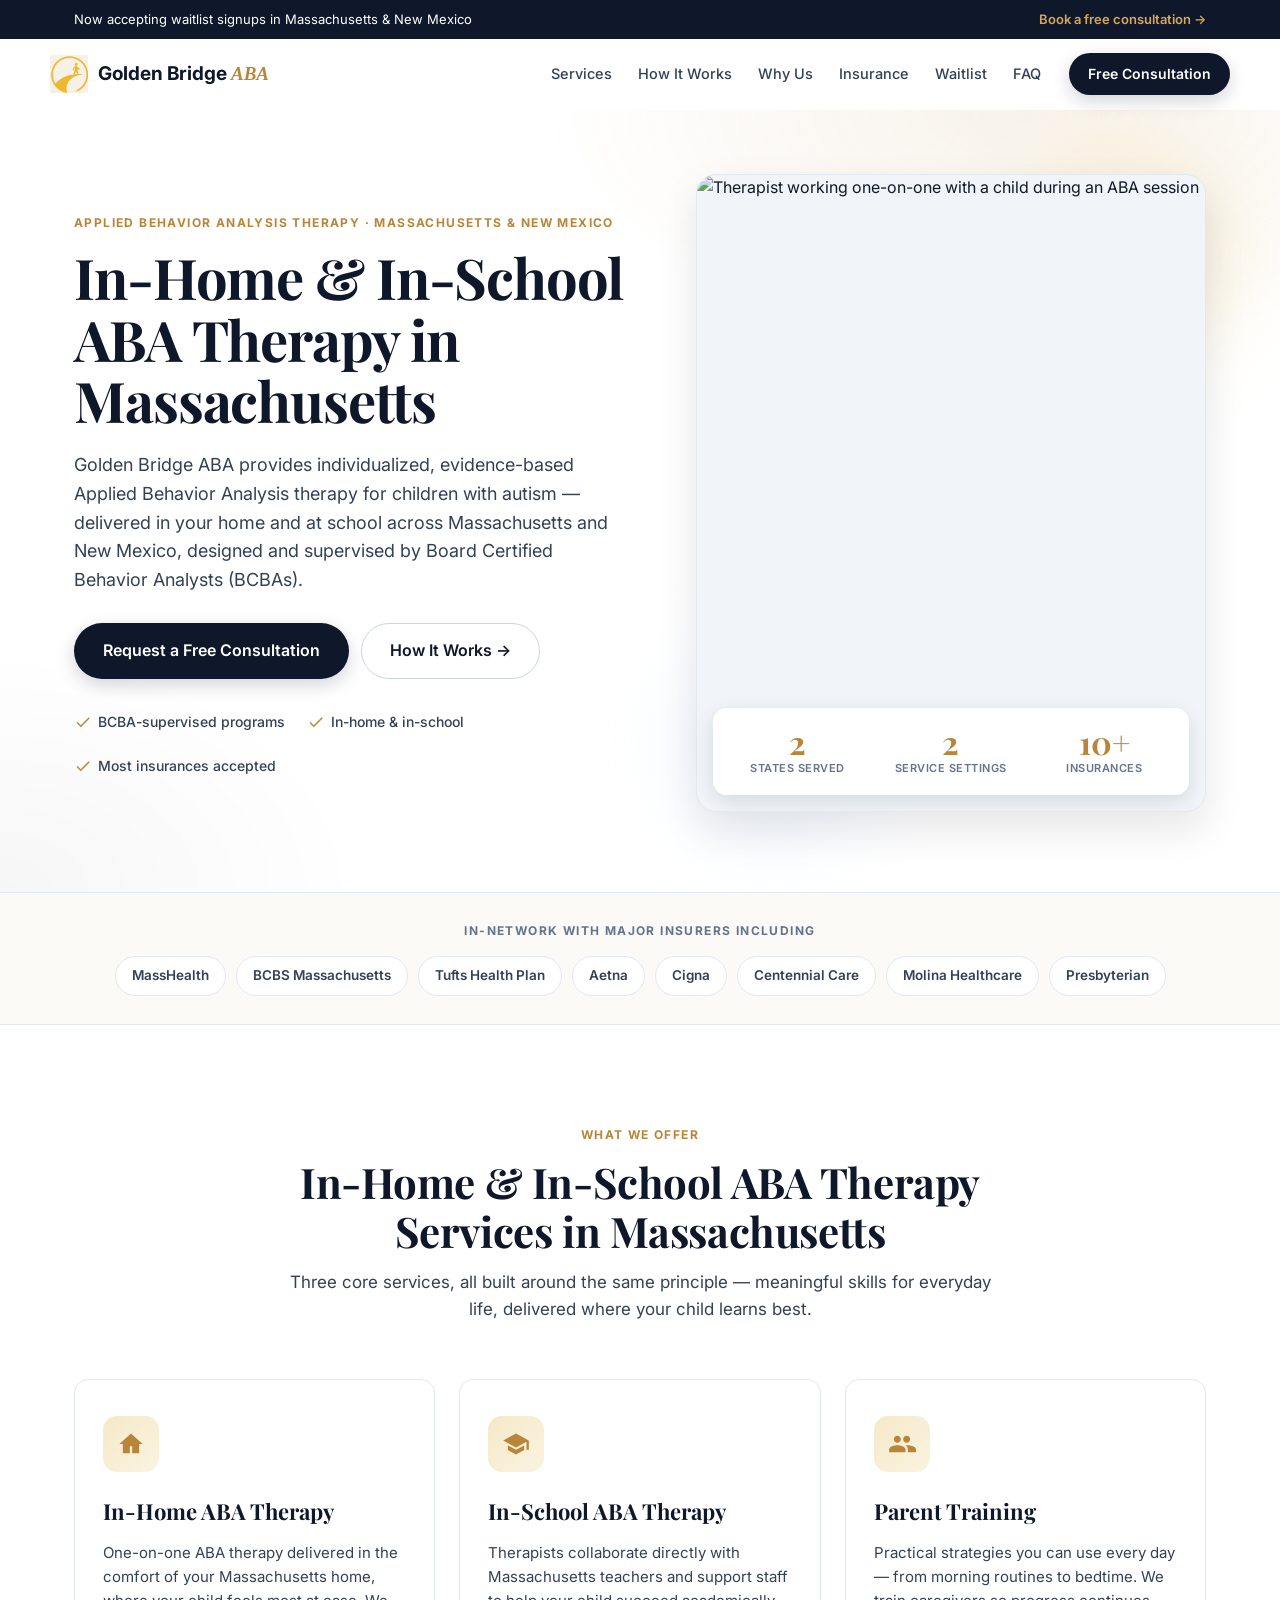
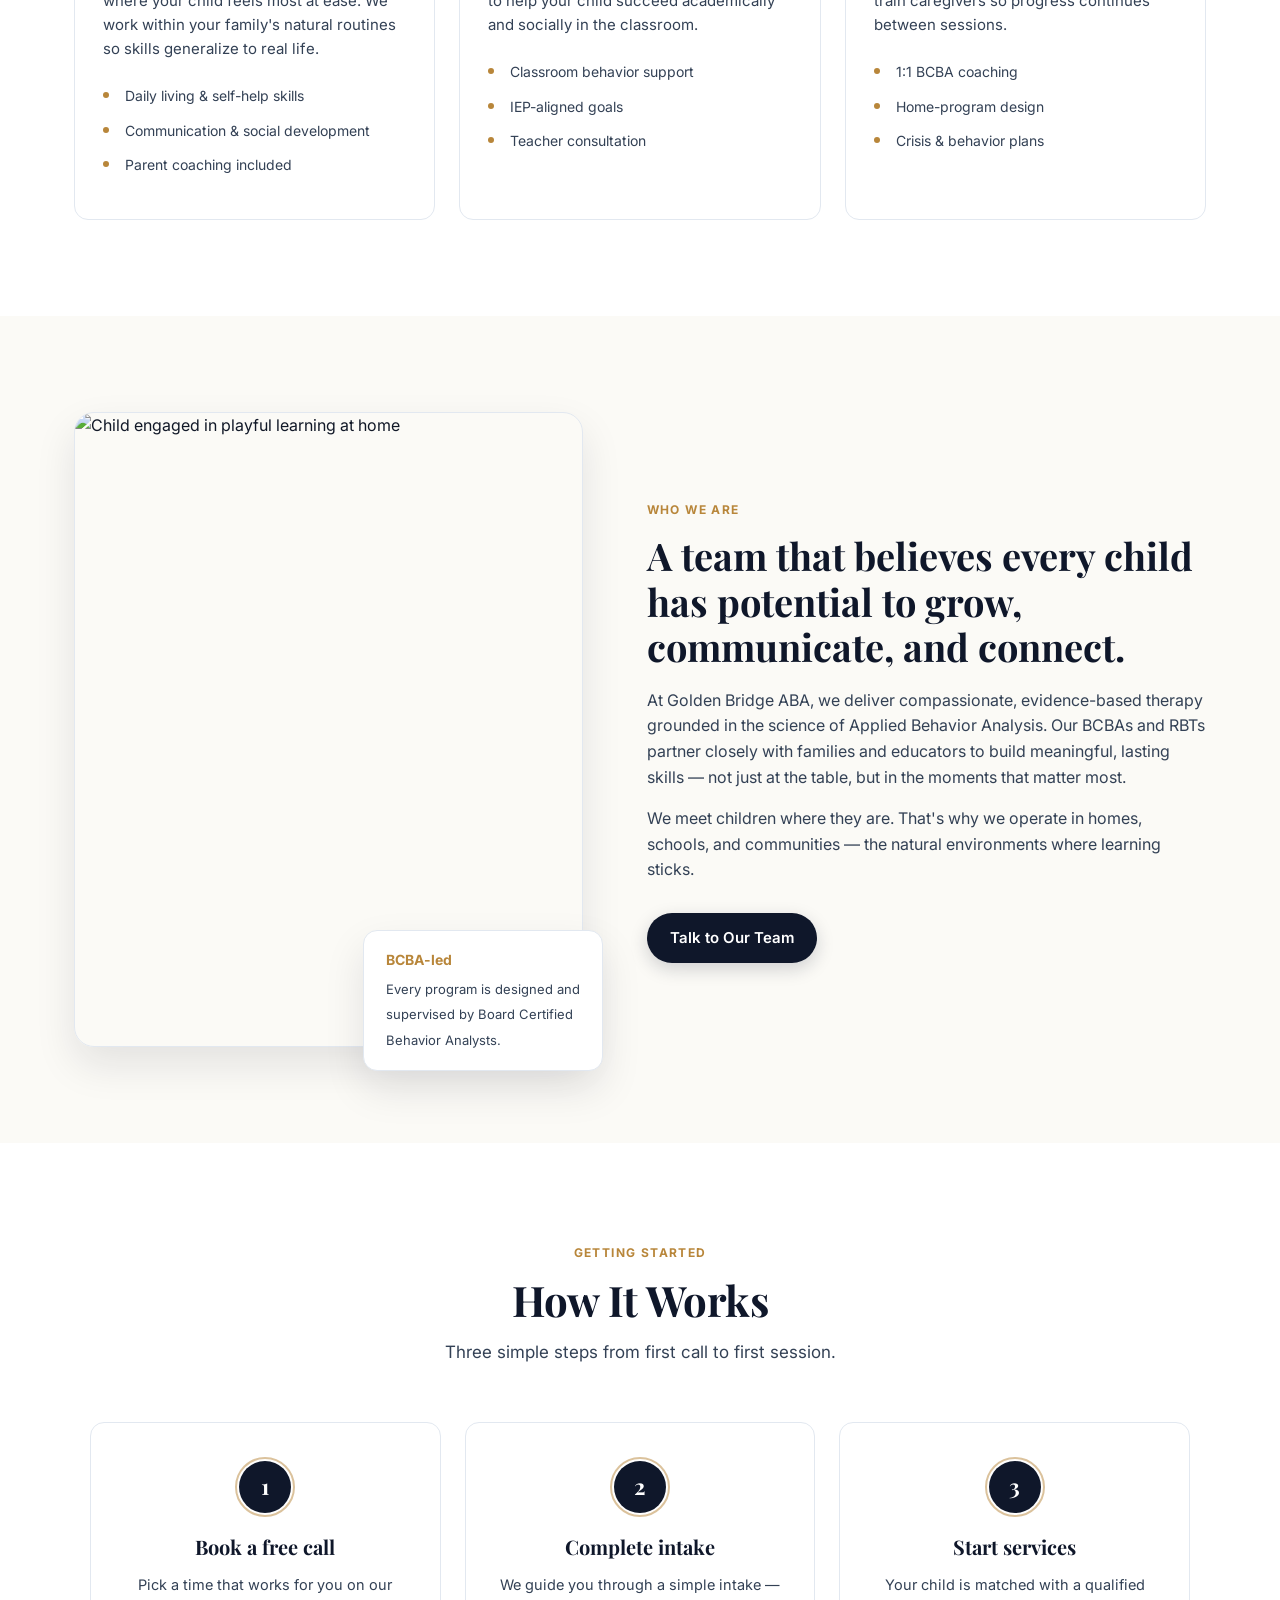
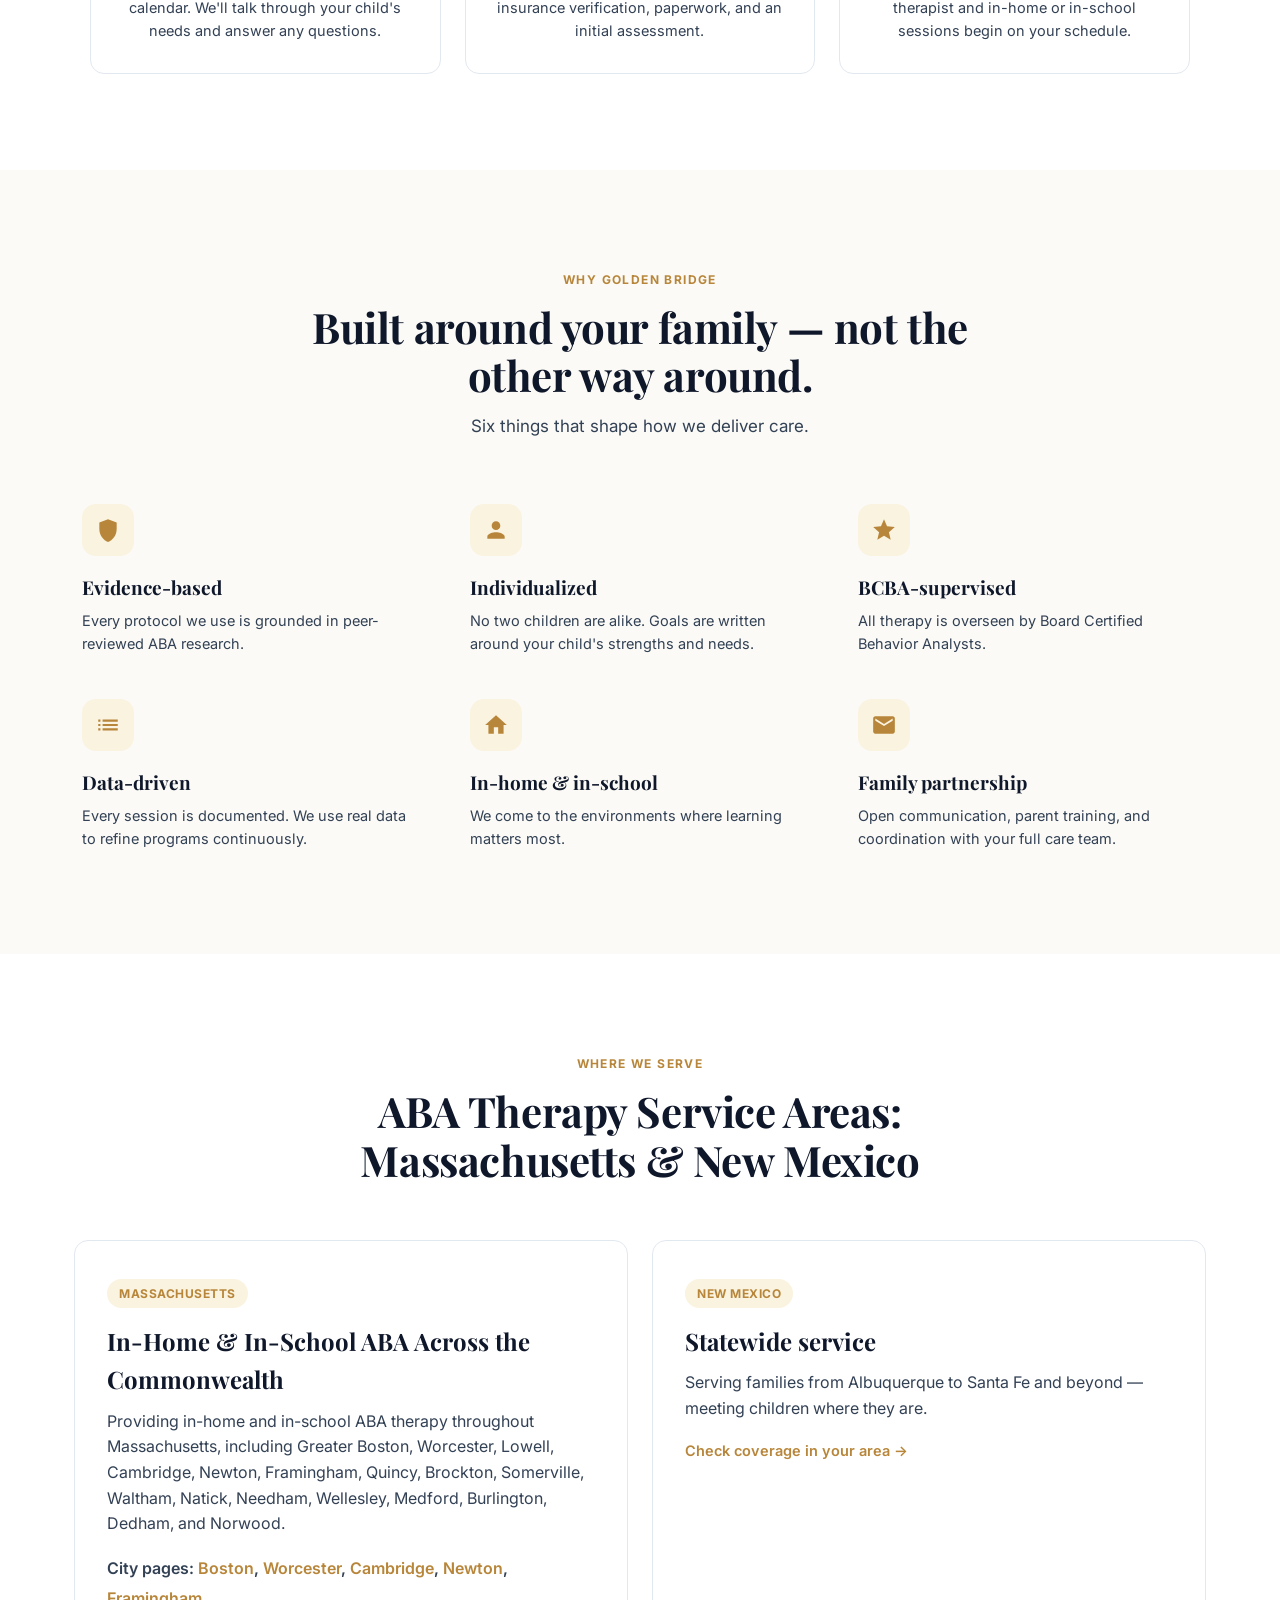
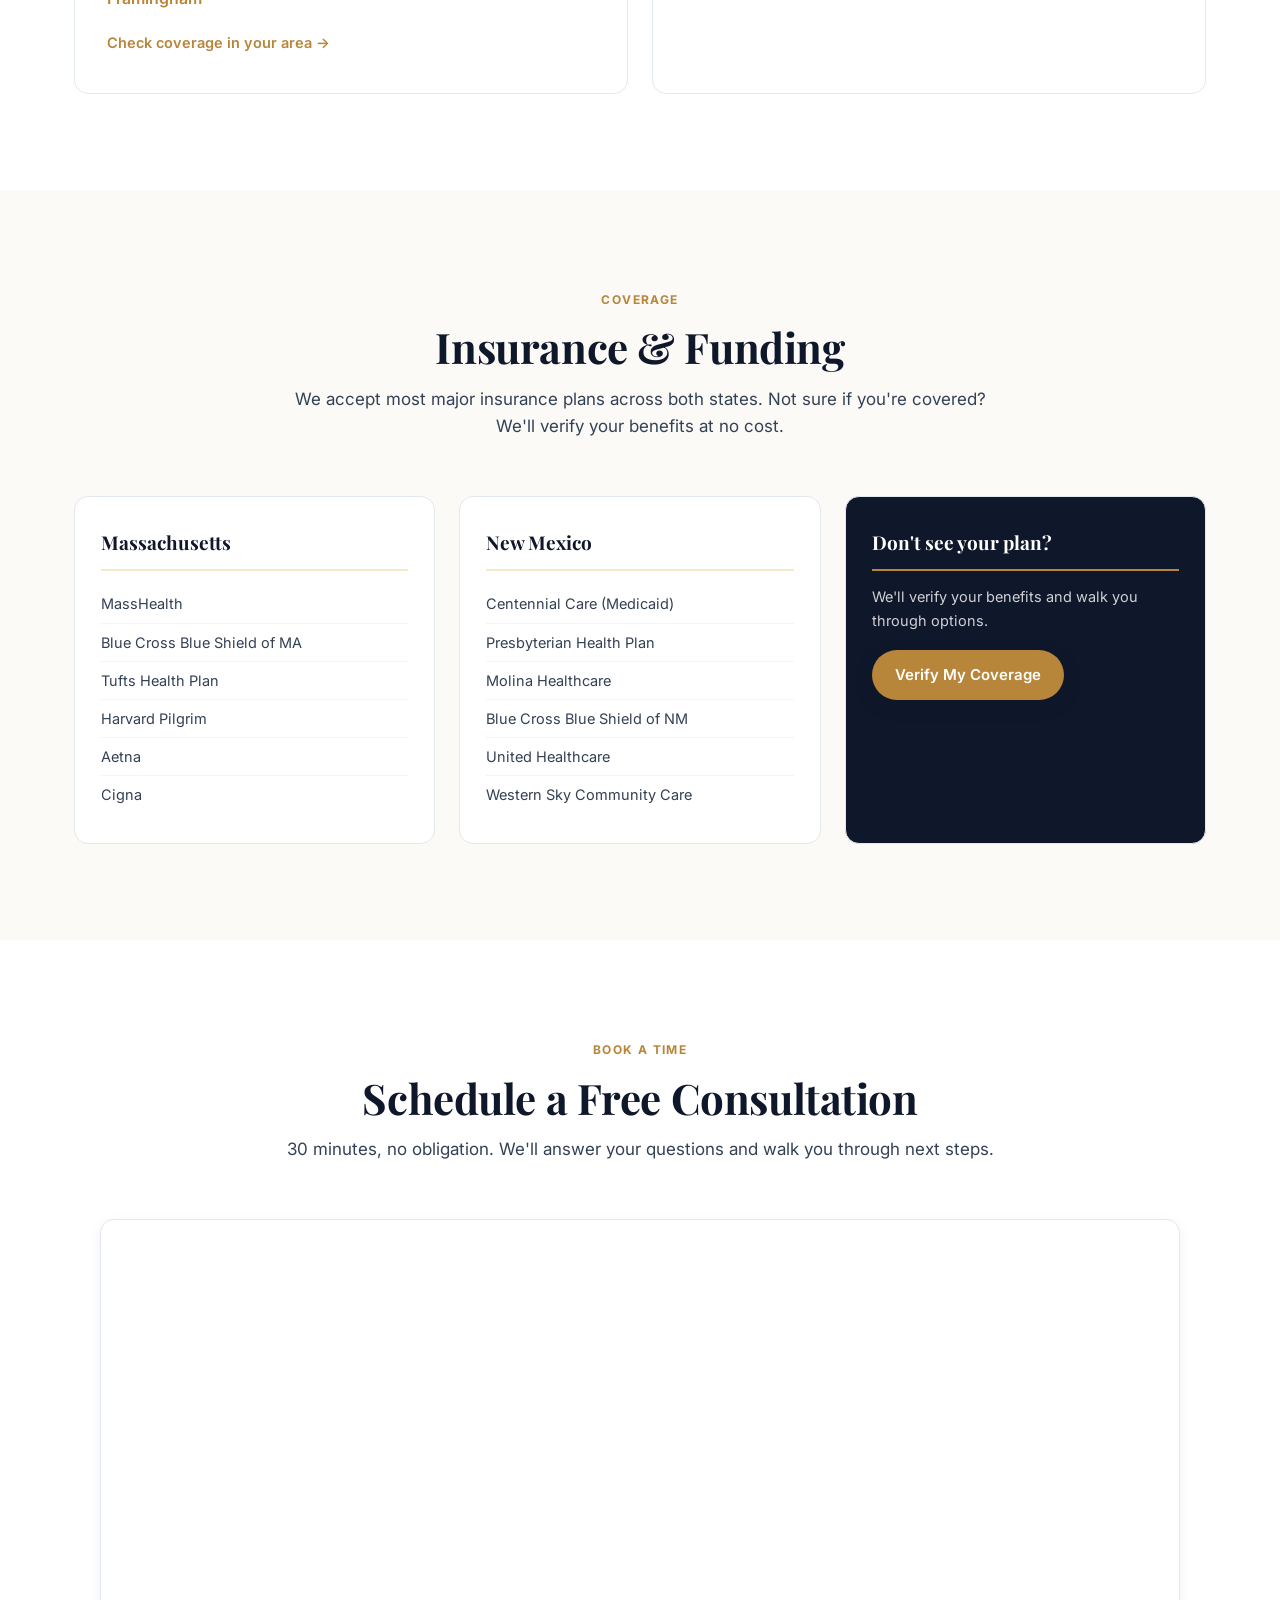
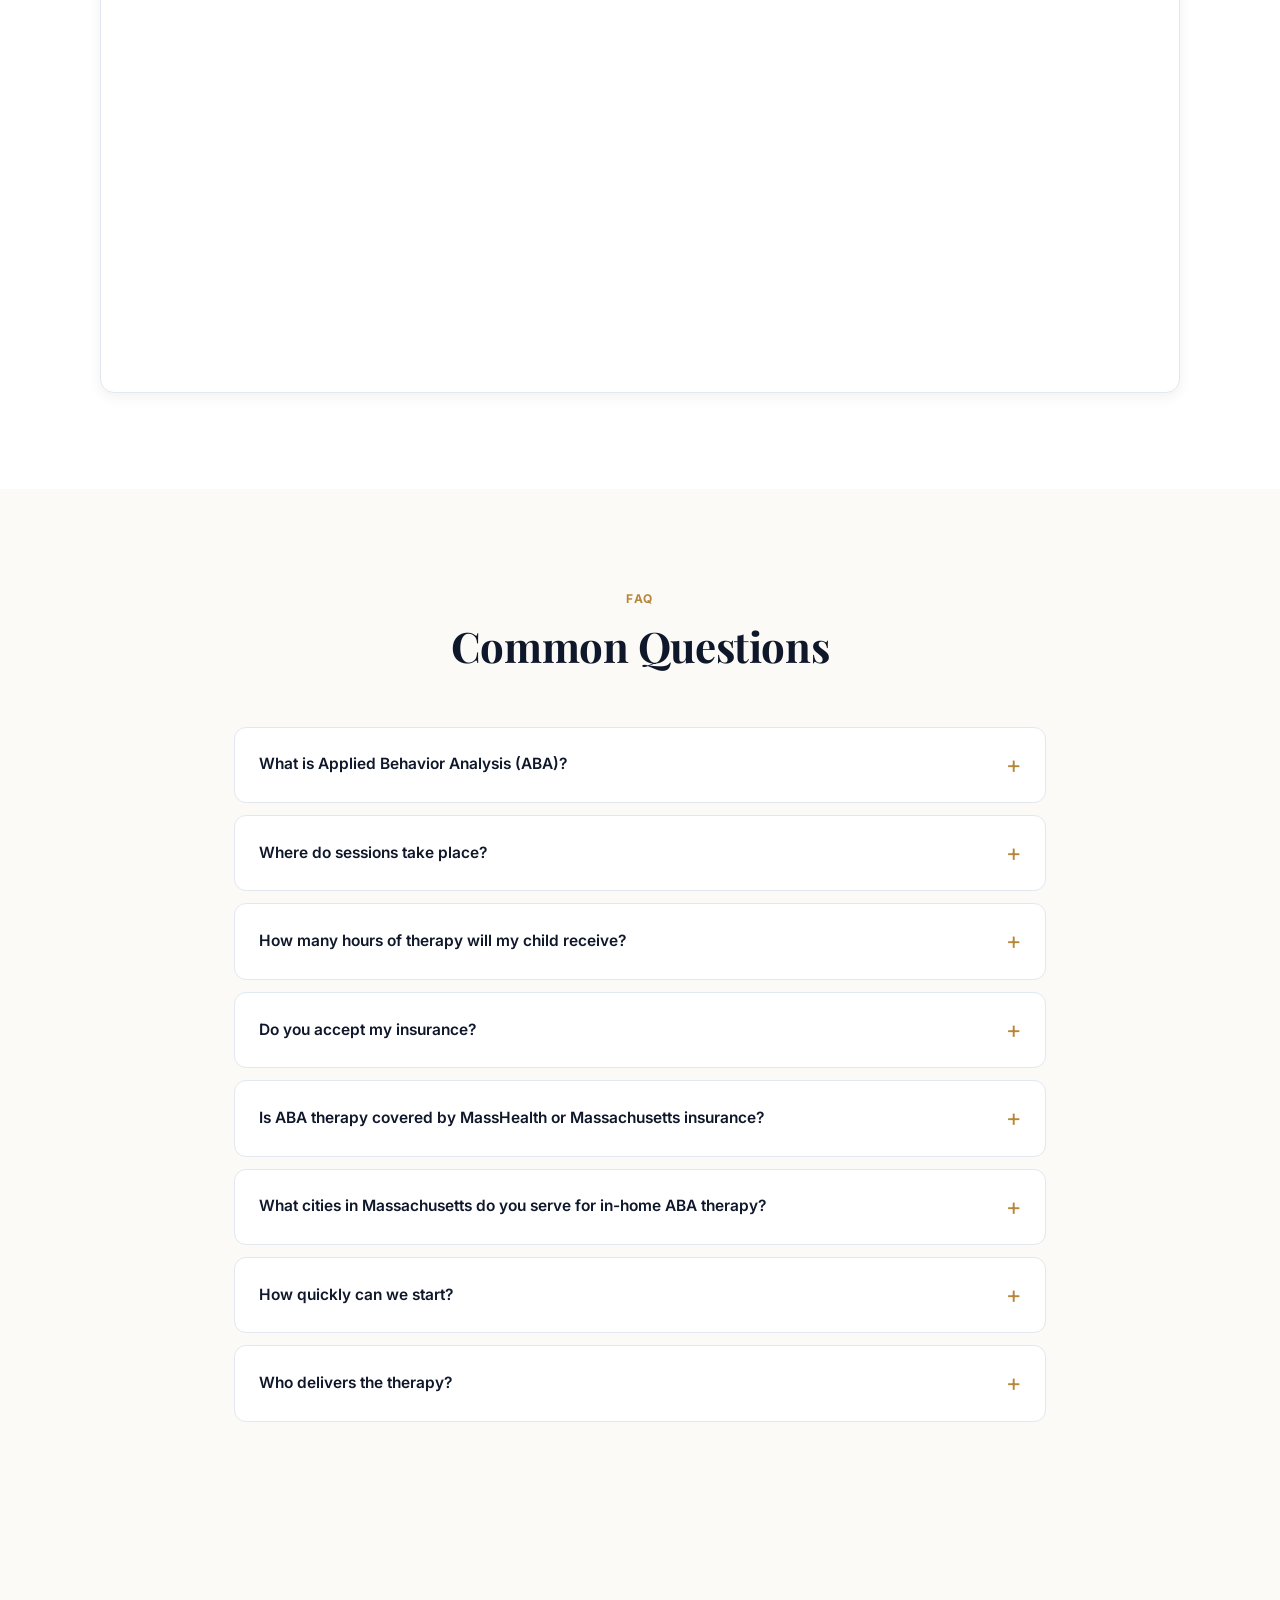
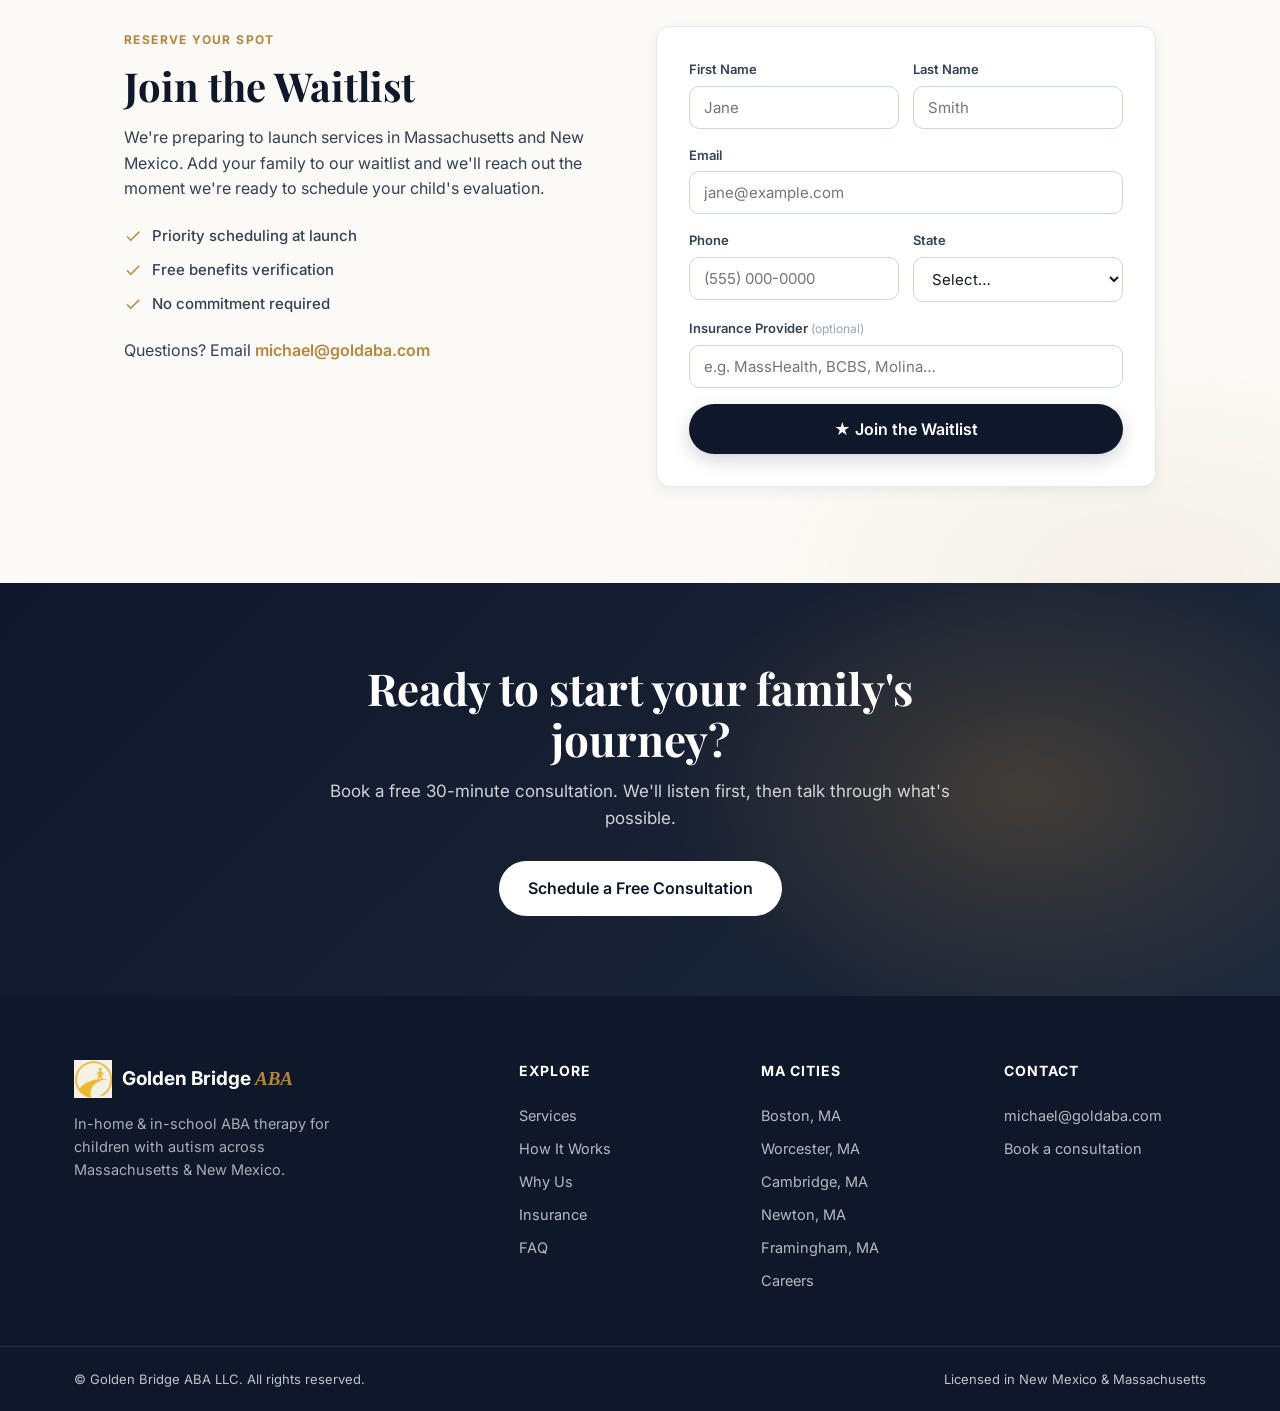
==== commit 9252554d: "Fix oversized logo: tighter crop + icon-only in header next to brand text - Cropped logo.png to remo" ====
--- a/index.html
+++ b/index.html
@@ -25,7 +25,7 @@
   <link rel="preconnect" href="https://fonts.googleapis.com">
   <link rel="preconnect" href="https://fonts.gstatic.com" crossorigin>
   <link href="https://fonts.googleapis.com/css2?family=Inter:wght@400;500;600;700;800&family=Playfair+Display:wght@600;700&display=swap" rel="stylesheet">
-  <link rel="stylesheet" href="preview.css">
+  <link rel="stylesheet" href="preview.css?v=4">
   <!-- Structured Data -->
   <script type="application/ld+json">
   {
@@ -181,7 +181,8 @@
 <header class="hdr" id="header">
   <div class="container hdr-inner">
     <a href="#home" class="brand">
-      <img src="logo.png" alt="Golden Bridge ABA" class="brand-logo">
+      <img src="logo-icon.png" alt="" class="brand-logo">
+      <span class="brand-name">Golden Bridge <em>ABA</em></span>
     </a>
     <nav class="nav" id="nav">
       <a href="#services">Services</a>
@@ -579,7 +580,8 @@
   <div class="container ftr-grid">
     <div>
       <div class="brand brand-light">
-        <img src="logo.png" alt="Golden Bridge ABA" class="brand-logo brand-logo-light">
+        <img src="logo-icon.png" alt="" class="brand-logo">
+        <span class="brand-name">Golden Bridge <em>ABA</em></span>
       </div>
       <p class="ftr-tag">In-home &amp; in-school ABA therapy for children with autism across Massachusetts &amp; New Mexico.</p>
     </div>
--- a/preview.css
+++ b/preview.css
@@ -79,16 +79,13 @@
   border-radius: 4px; transform: rotate(45deg);
   box-shadow: 0 4px 10px rgba(184,134,58,.4);
 }
-/* Real logo image */
+/* Real logo image — circle icon only, sits next to brand text */
 .brand-logo {
-  height: 52px;
-  width: auto;
+  height: 38px !important;
+  width: 38px !important;
   display: block;
-}
-/* Footer: logo sits on dark navy bg — no filter needed, cream bg in logo is close enough */
-.brand-logo-light {
-  height: 52px;
-  width: auto;
+  flex-shrink: 0;
+  object-fit: contain;
 }
 .nav { display: flex; gap: 26px; margin-left: auto; }
 .nav a {
@@ -526,7 +523,7 @@
 
   .hdr-inner { gap: 12px; padding: 12px 0; }
   .brand { font-size: 17px; }
-  .brand-logo { height: 42px; }
+  .brand-logo { height: 32px !important; width: 32px !important; }
 
   .cards-3, .features { grid-template-columns: 1fr; gap: 16px; }
   .svc-card { padding: 26px 22px; }
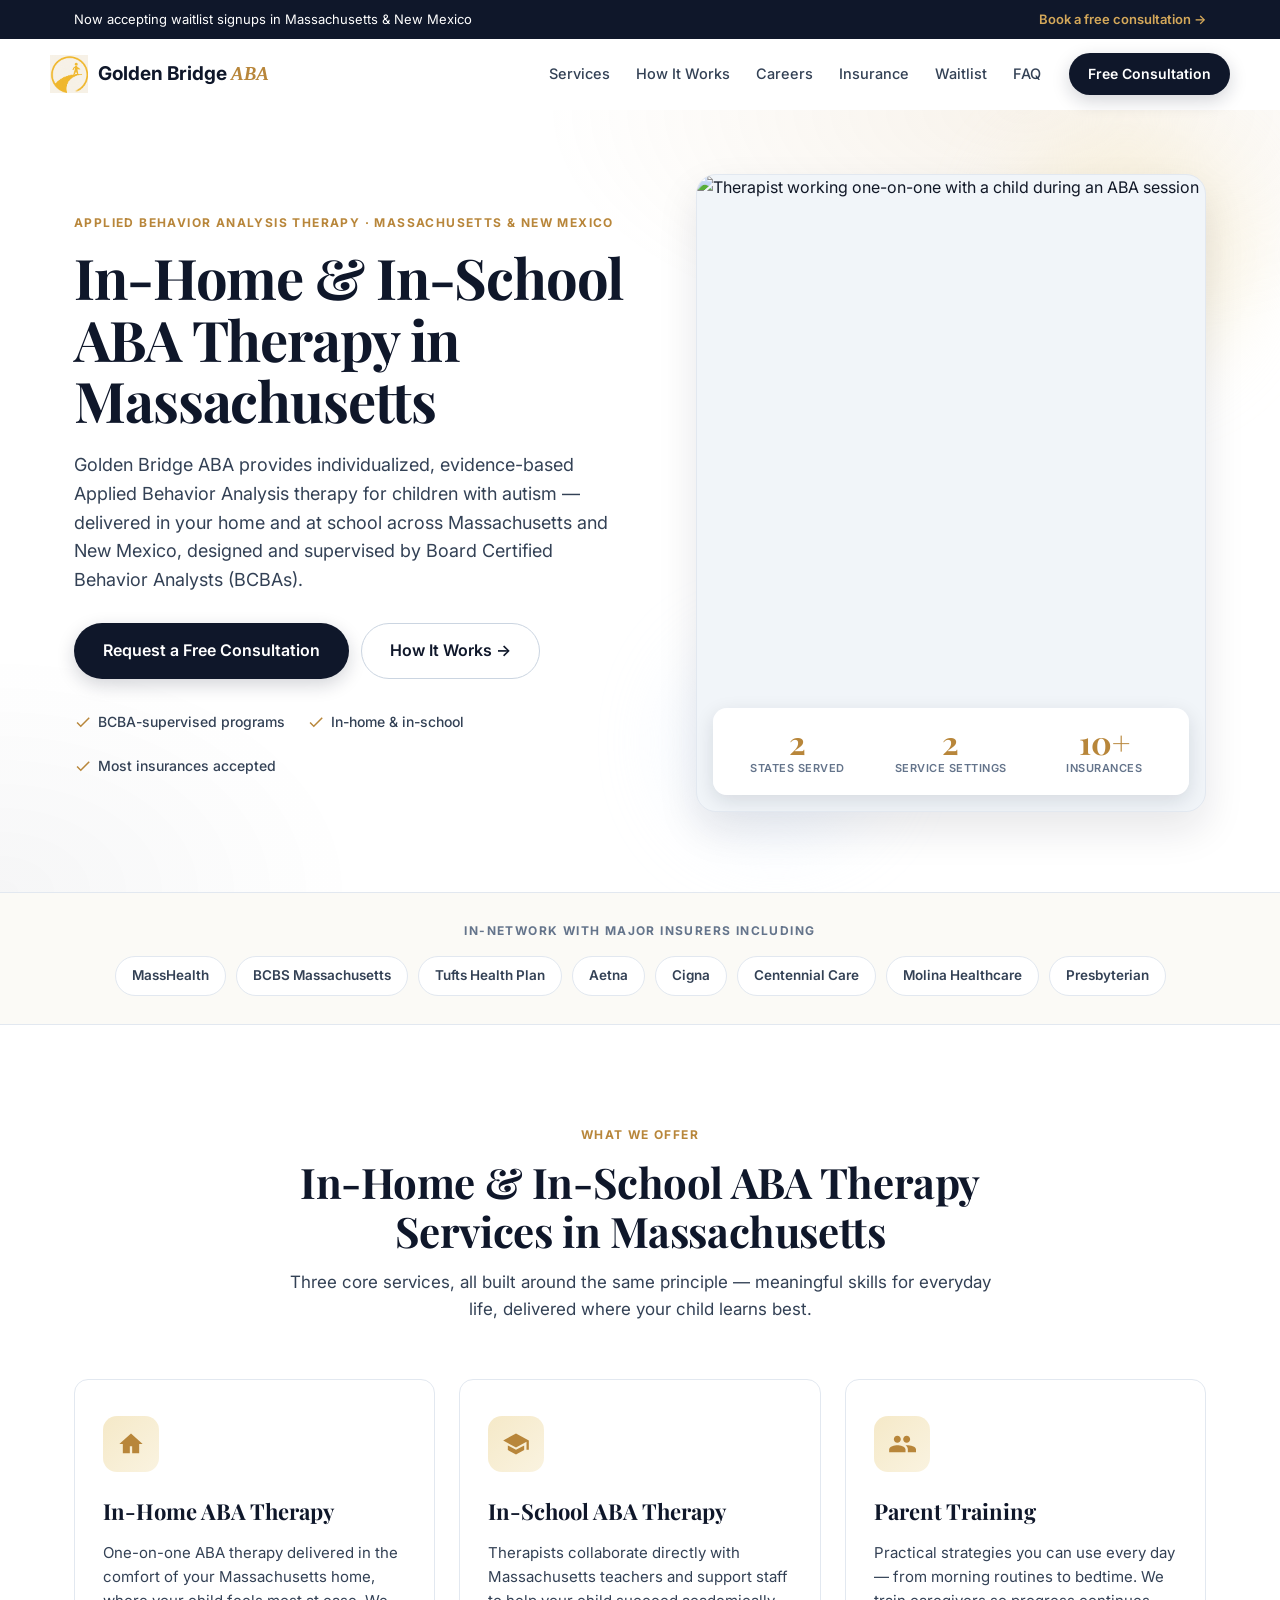
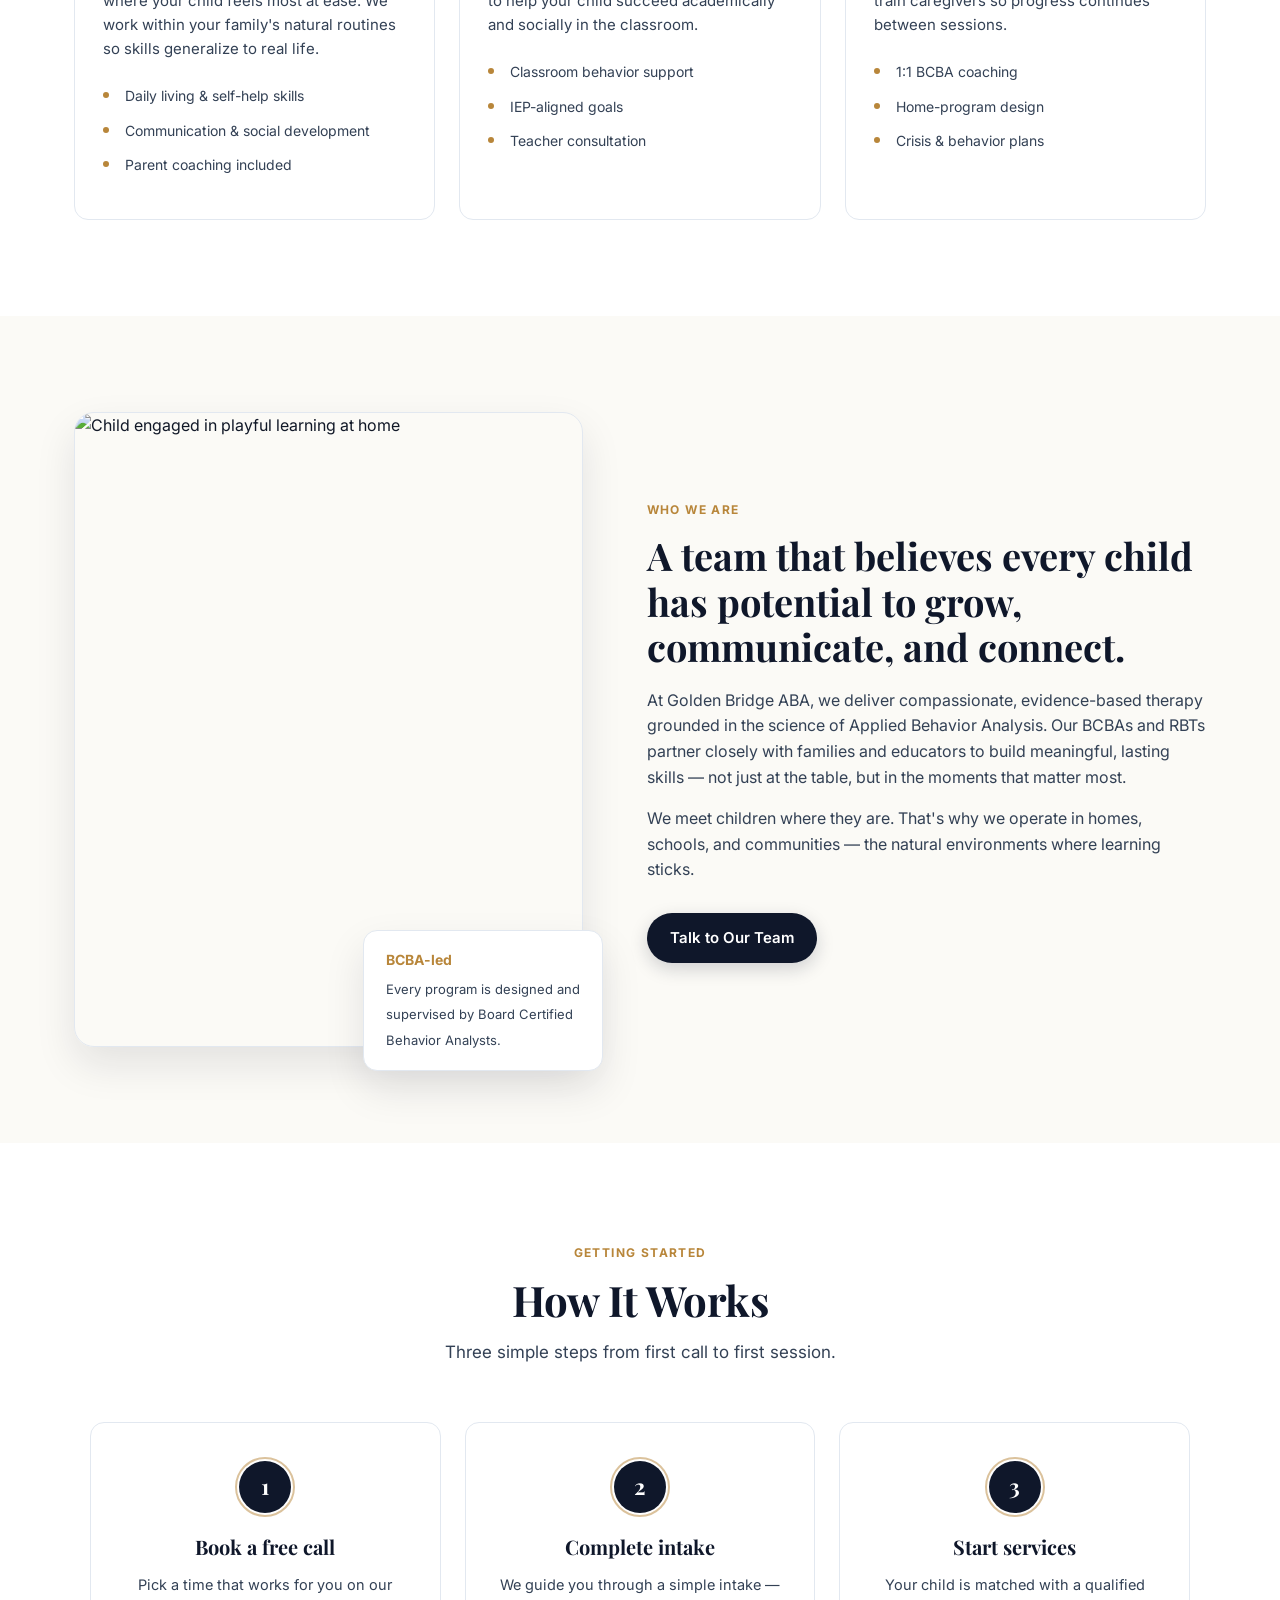
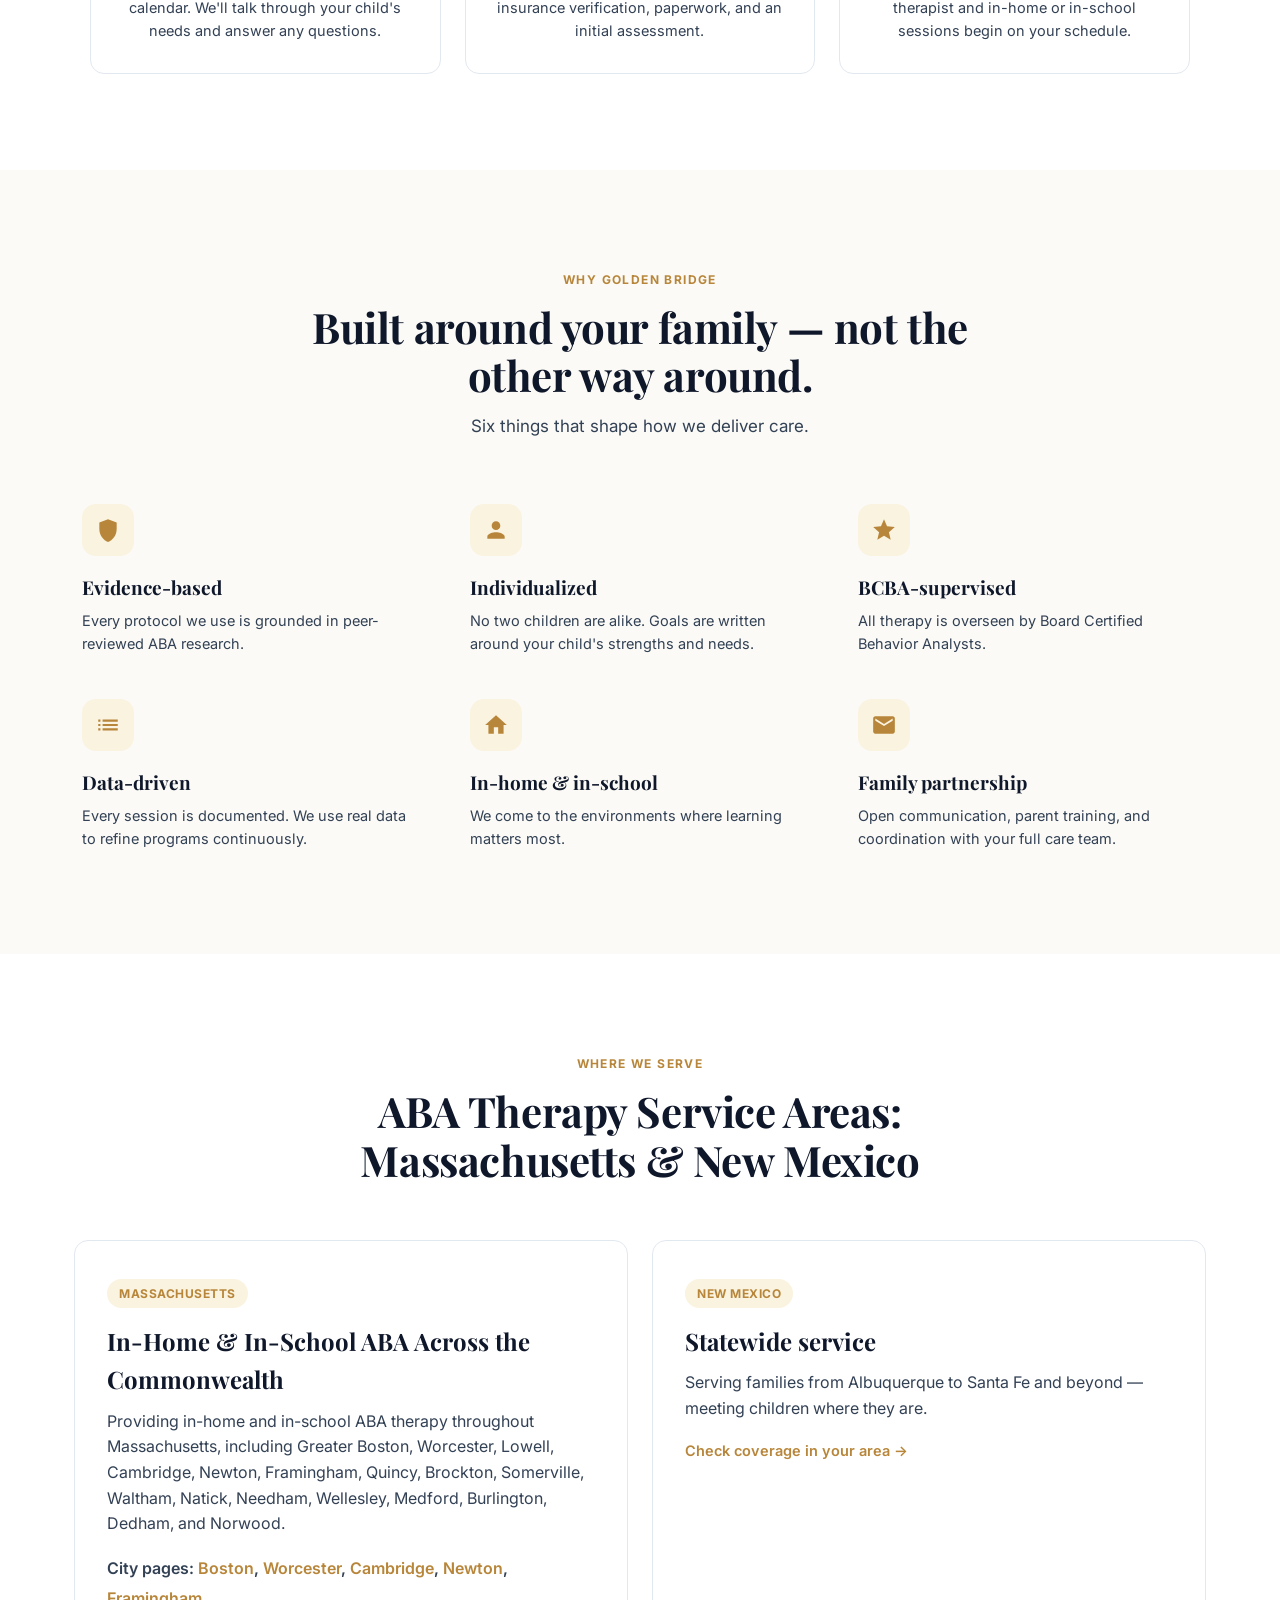
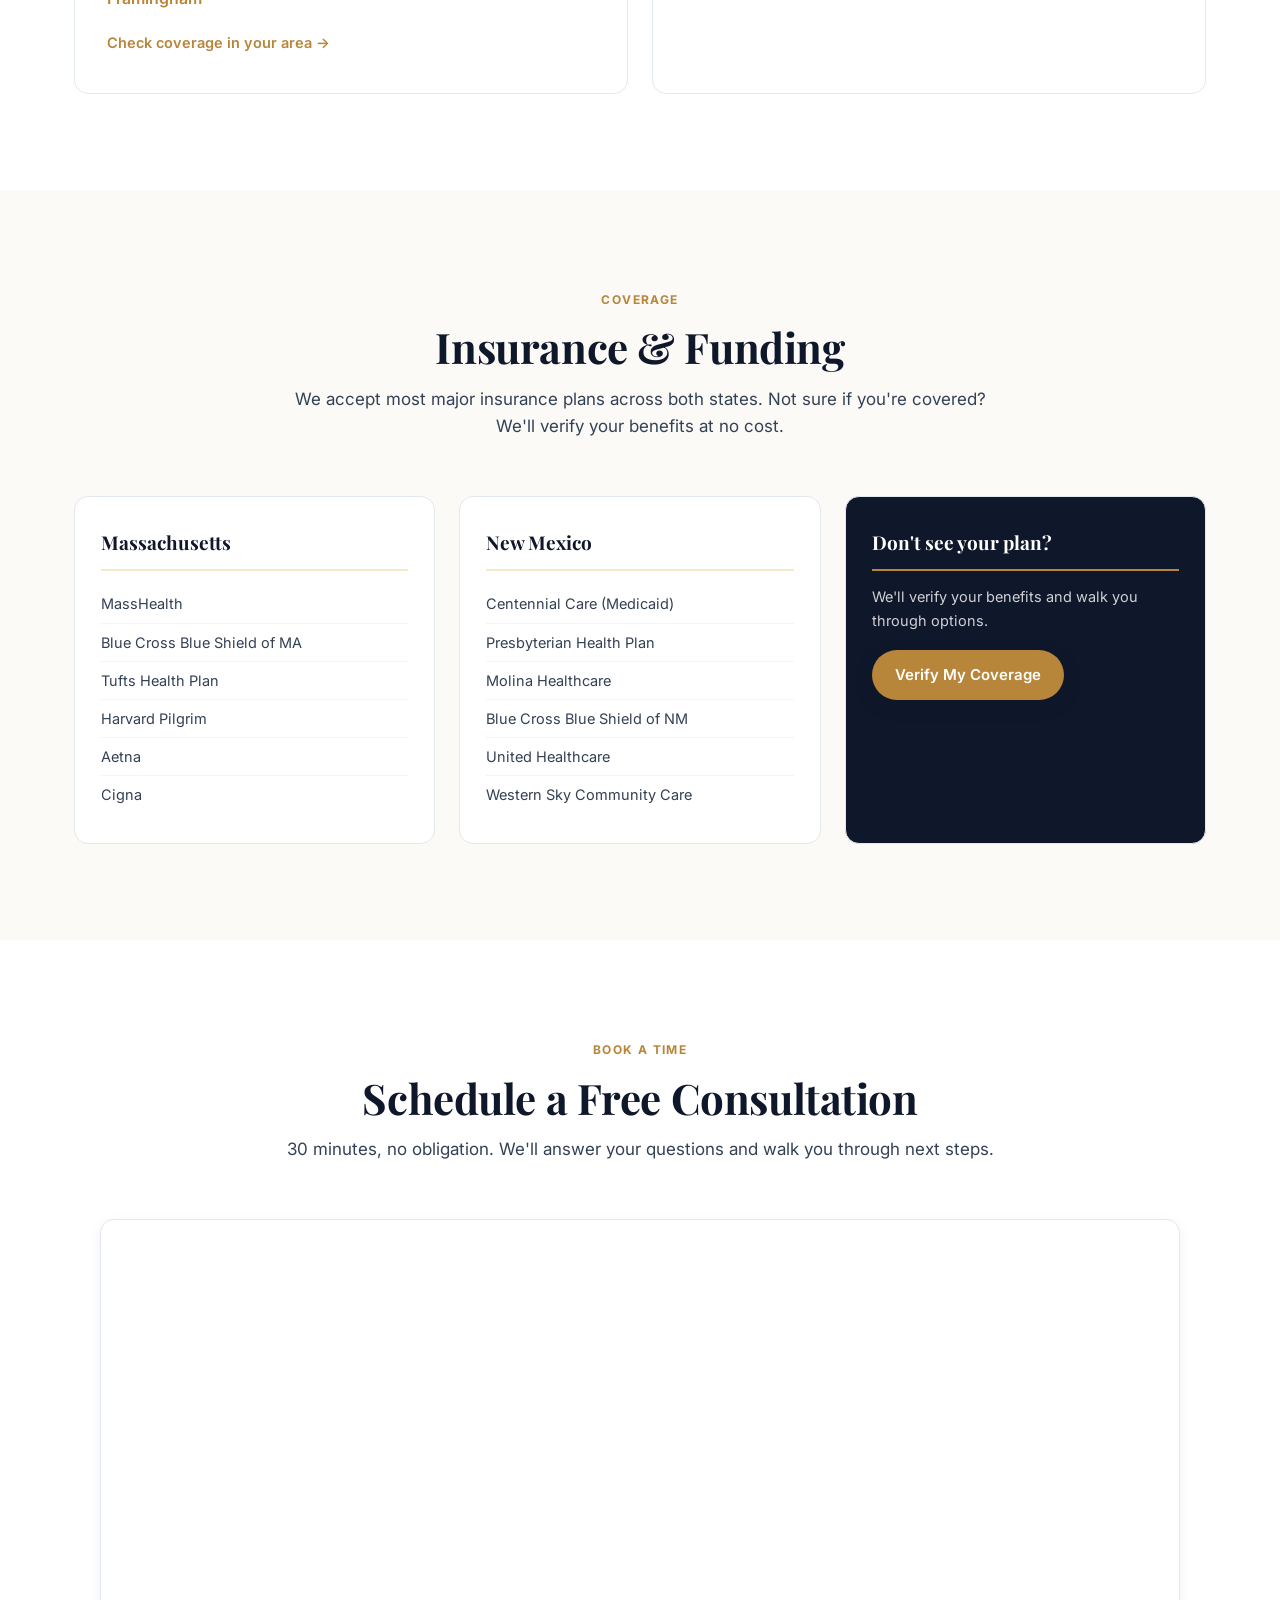
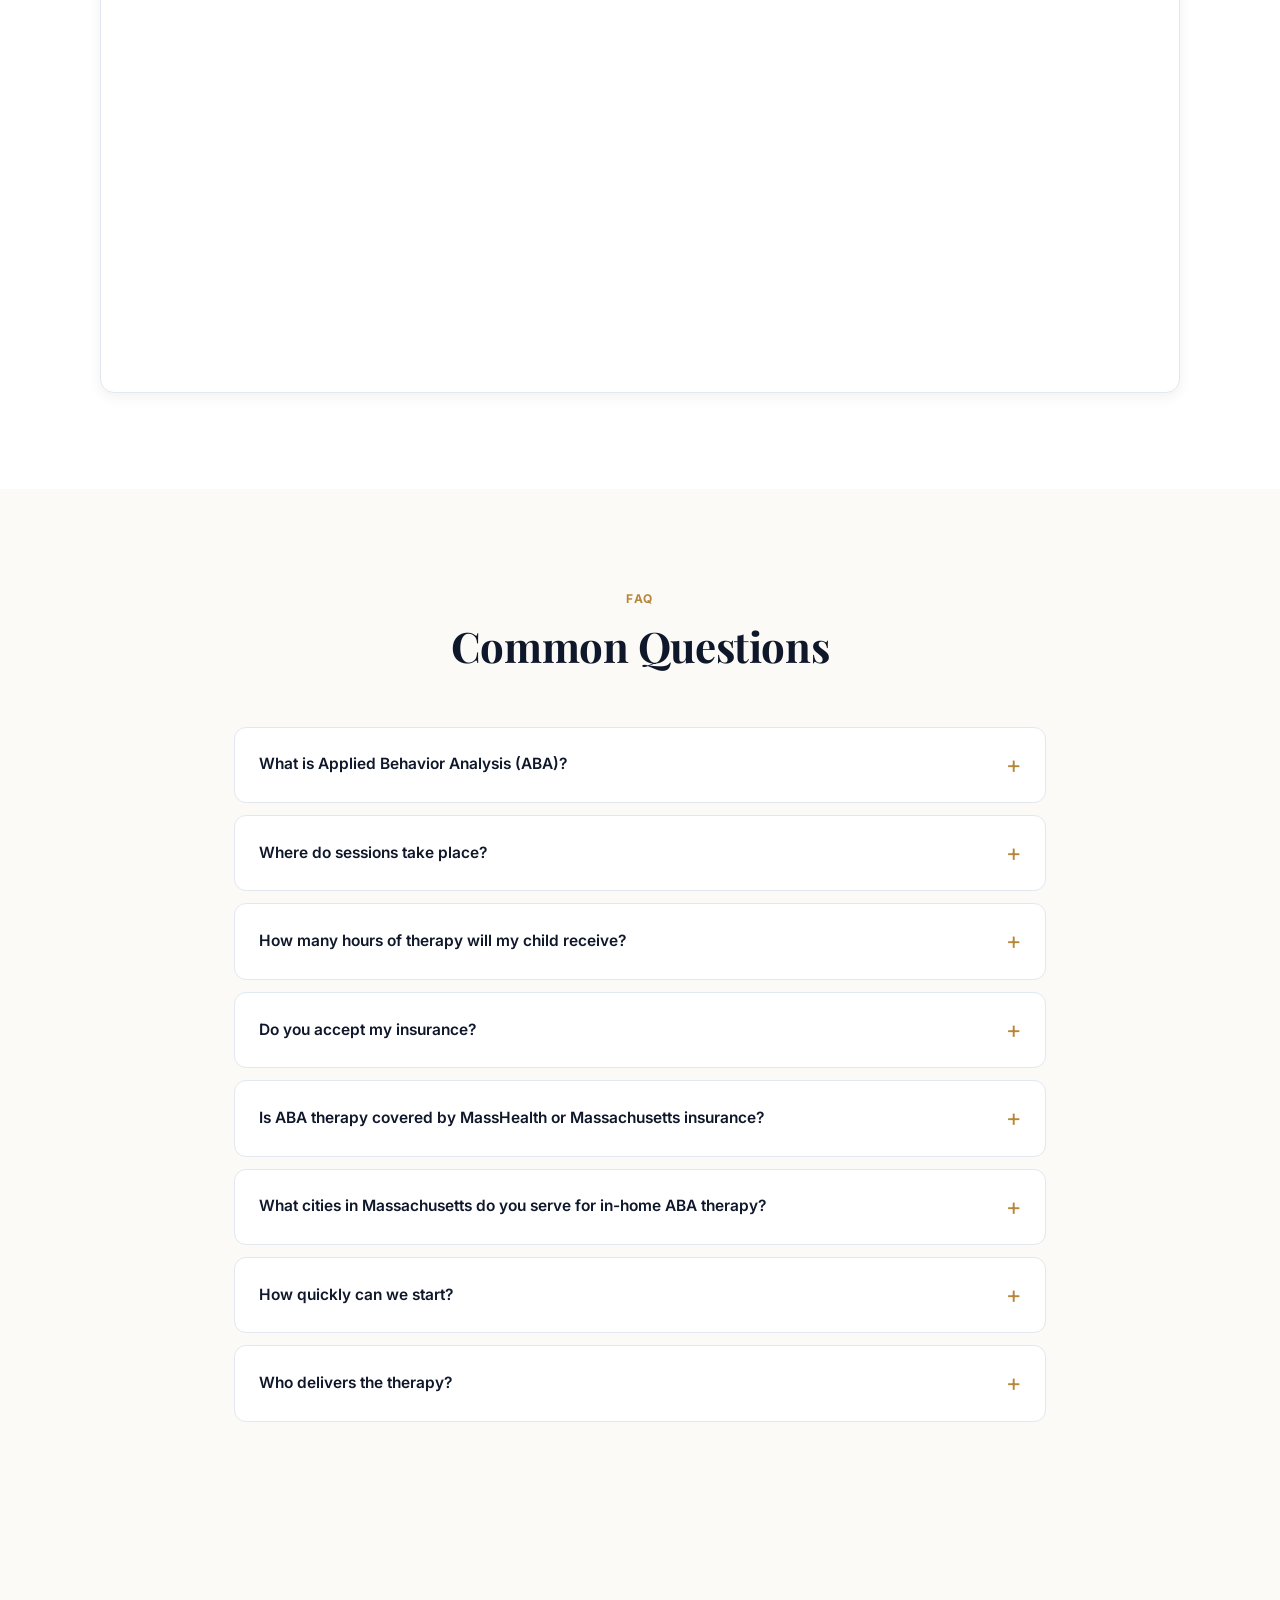
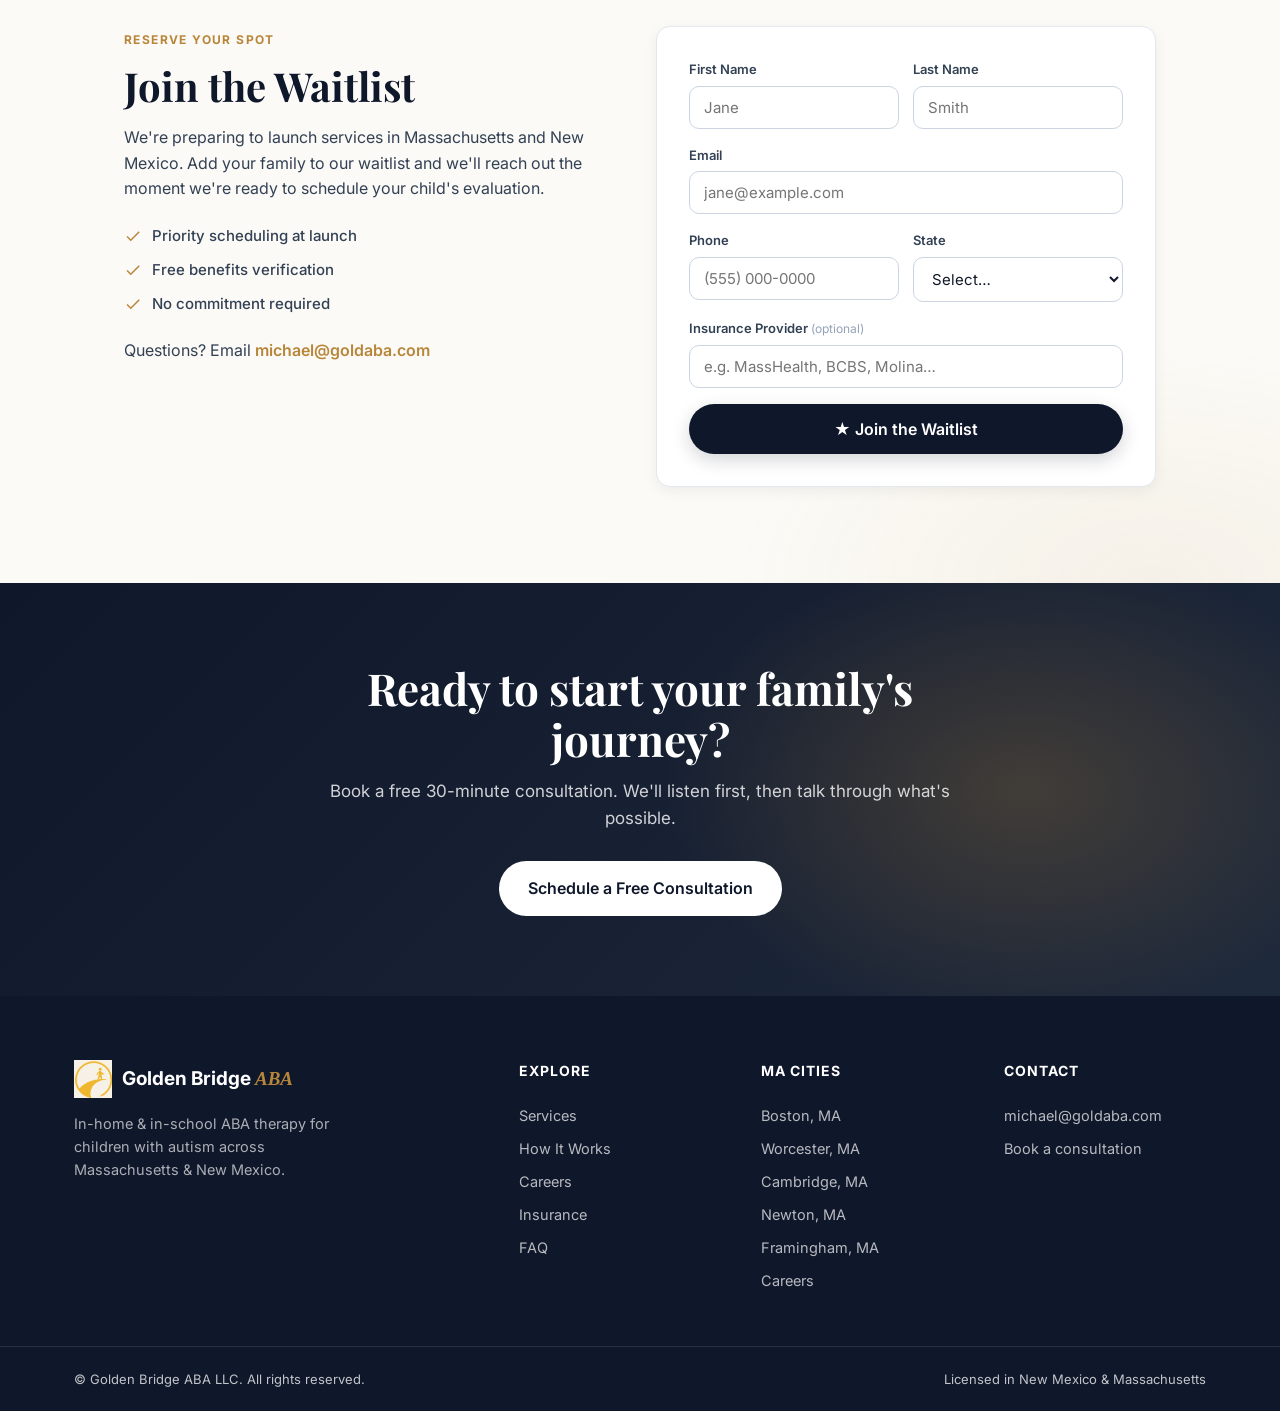
==== commit 814bb40f: "Replace "Why Us" with "Careers" in homepage nav and footer Co-Authored-By: Claude Opus 4.7 <noreply@" ====
--- a/index.html
+++ b/index.html
@@ -187,7 +187,7 @@
     <nav class="nav" id="nav">
       <a href="#services">Services</a>
       <a href="#how">How It Works</a>
-      <a href="#why">Why Us</a>
+      <a href="careers.html">Careers</a>
       <a href="#insurance">Insurance</a>
       <a href="#waitlist">Waitlist</a>
       <a href="#faq">FAQ</a>
@@ -589,7 +589,7 @@
       <h5>Explore</h5>
       <a href="#services">Services</a>
       <a href="#how">How It Works</a>
-      <a href="#why">Why Us</a>
+      <a href="careers.html">Careers</a>
       <a href="#insurance">Insurance</a>
       <a href="#faq">FAQ</a>
     </div>
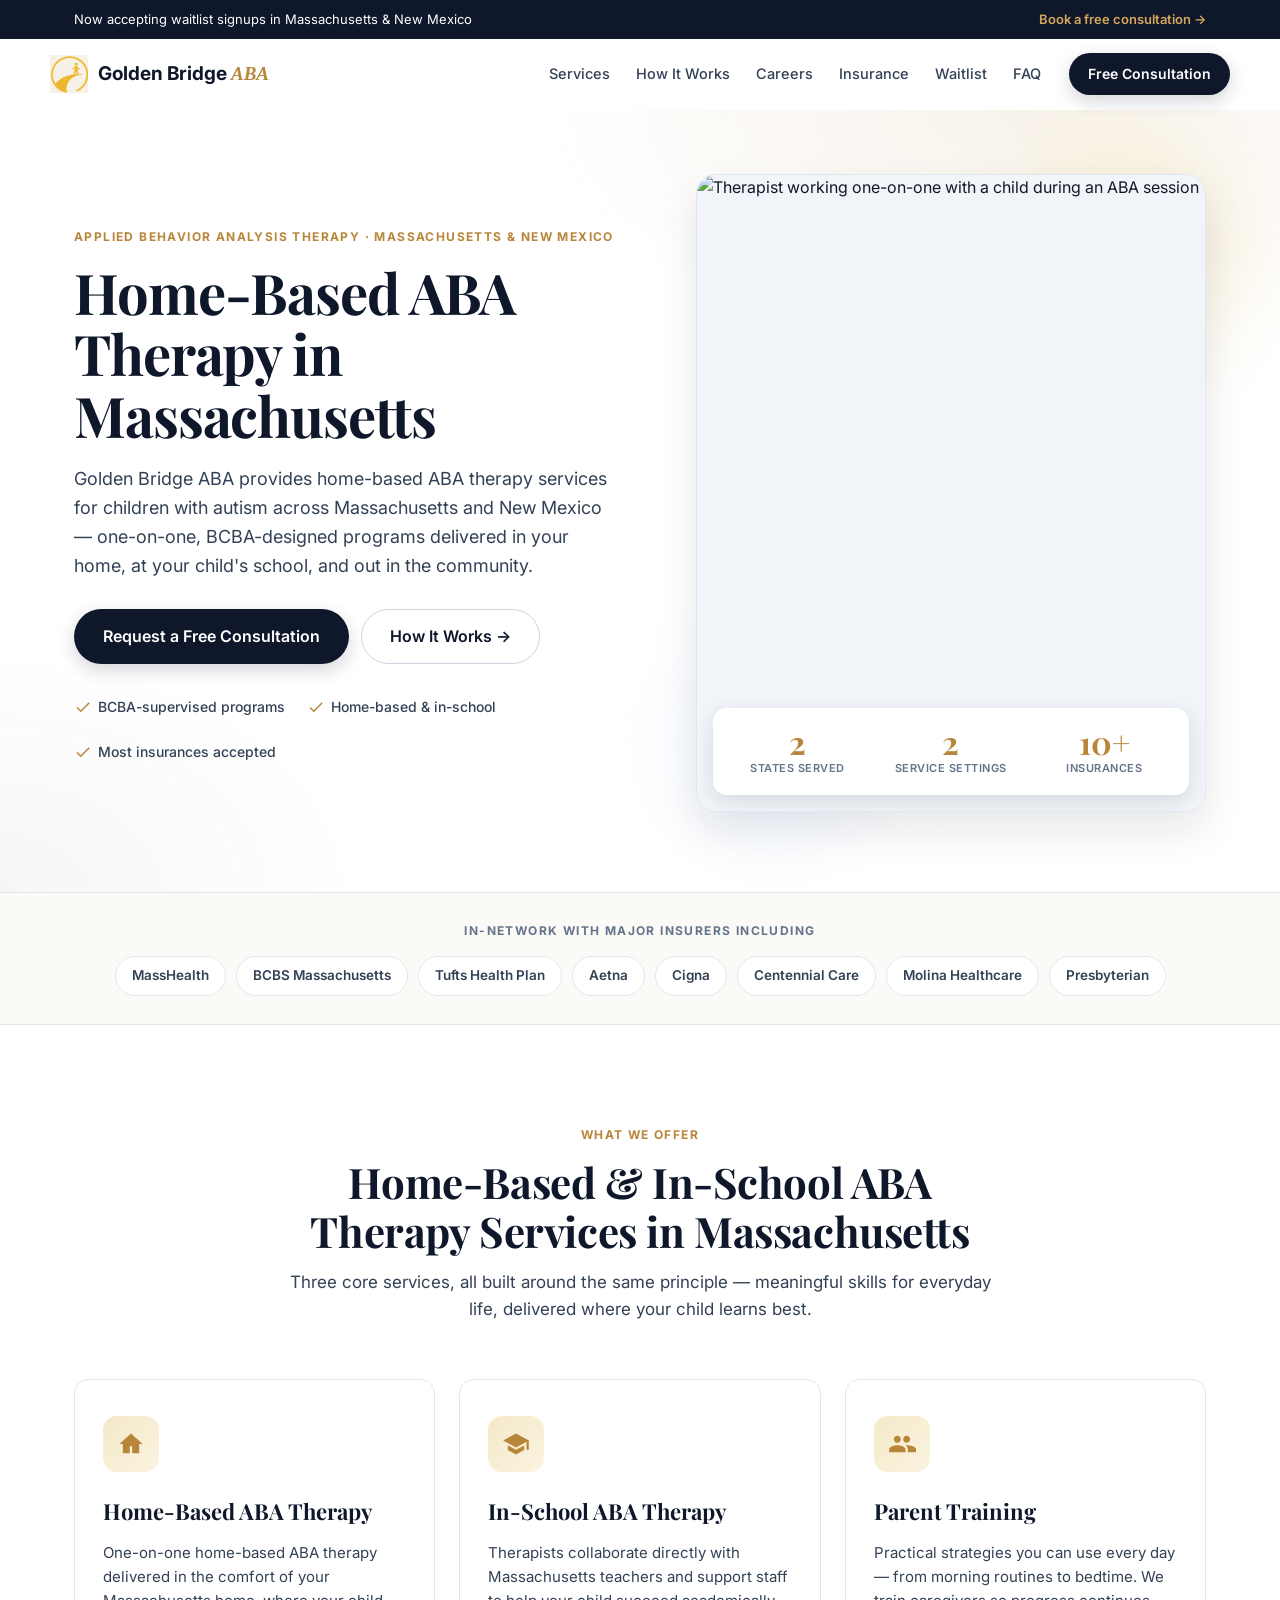
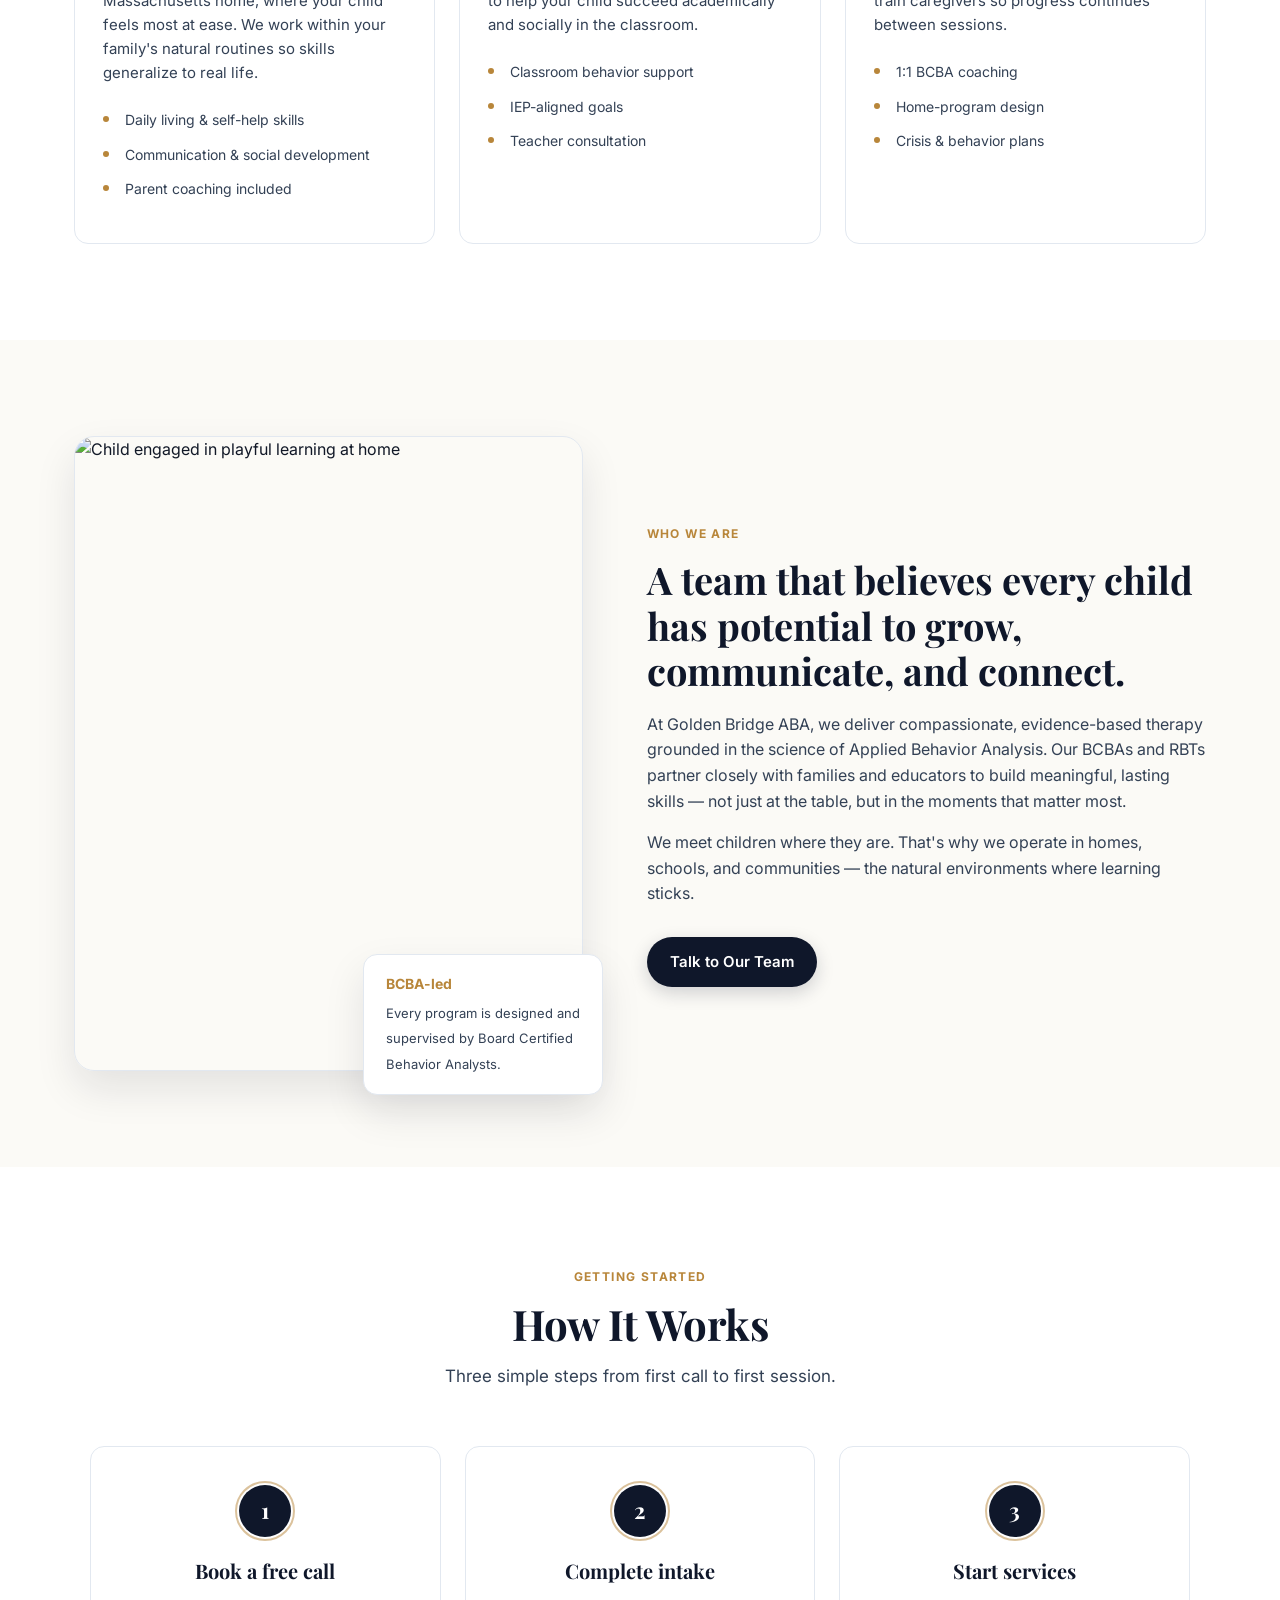
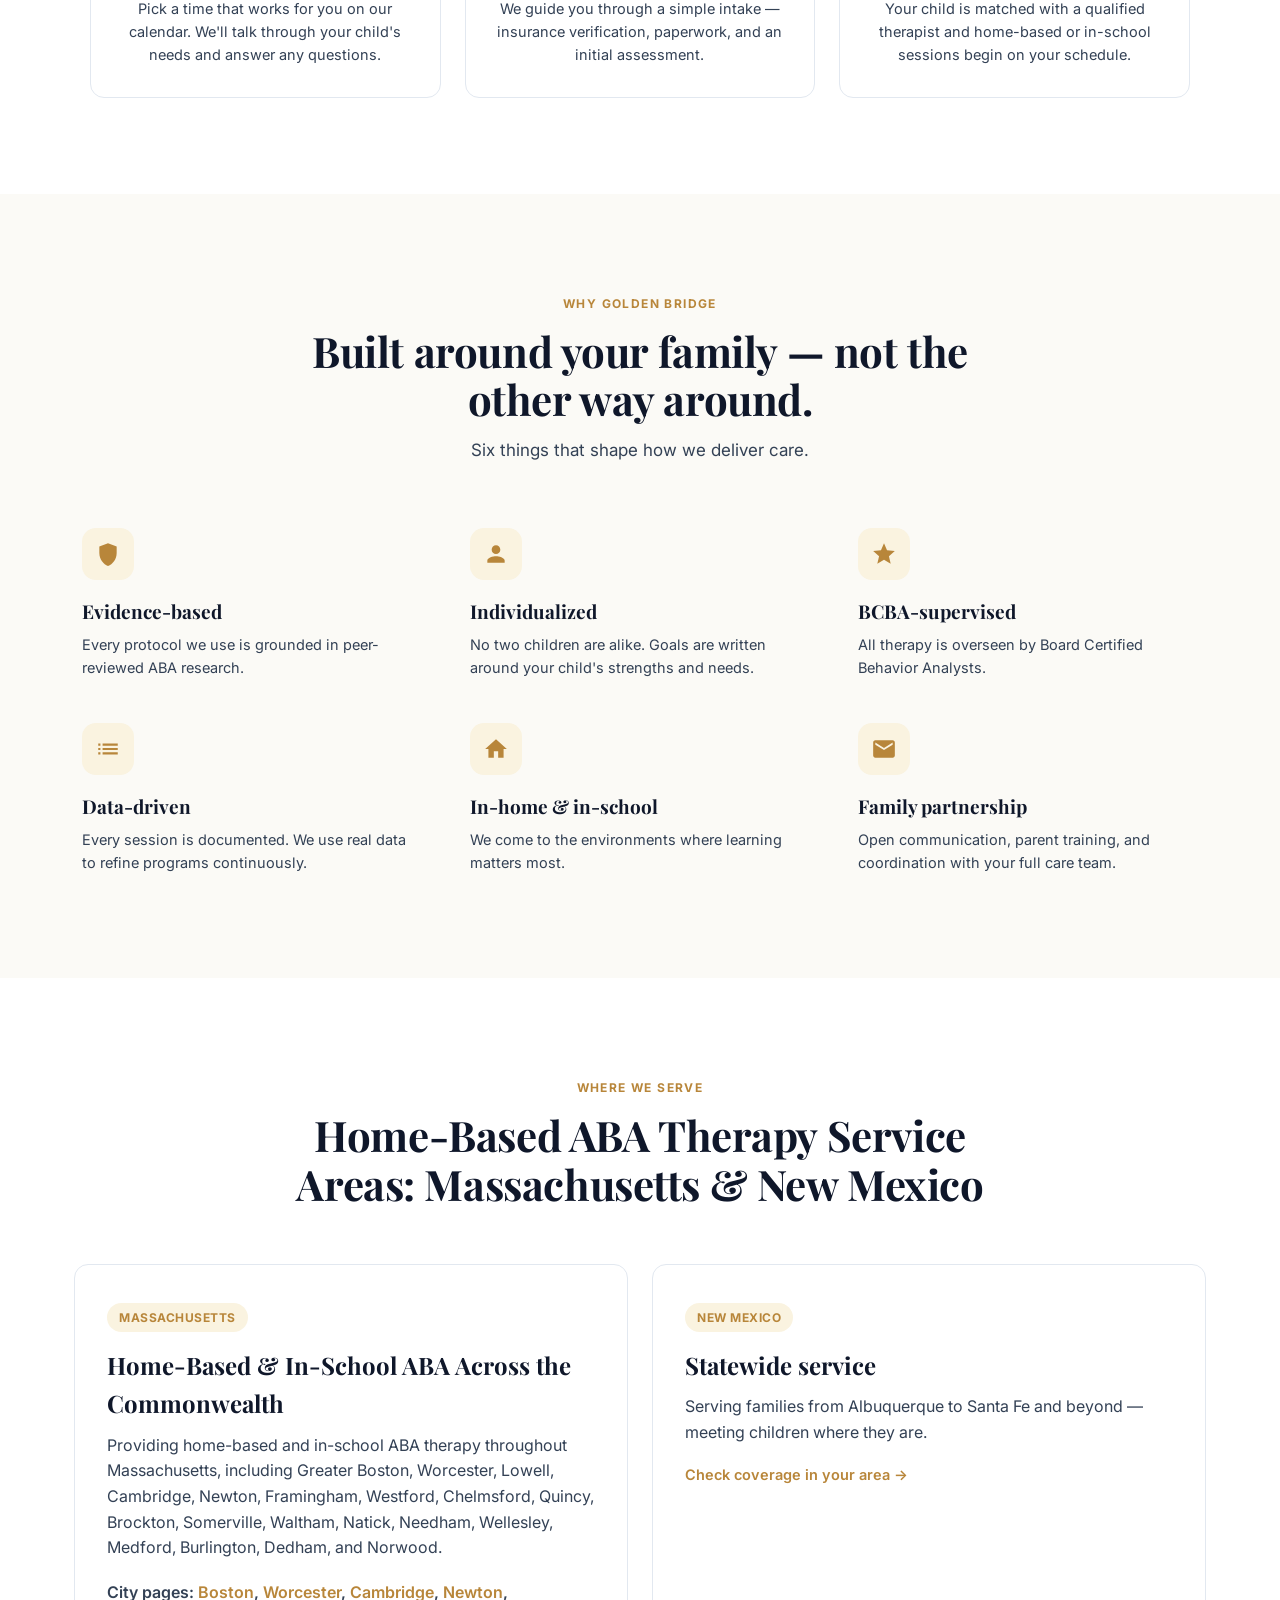
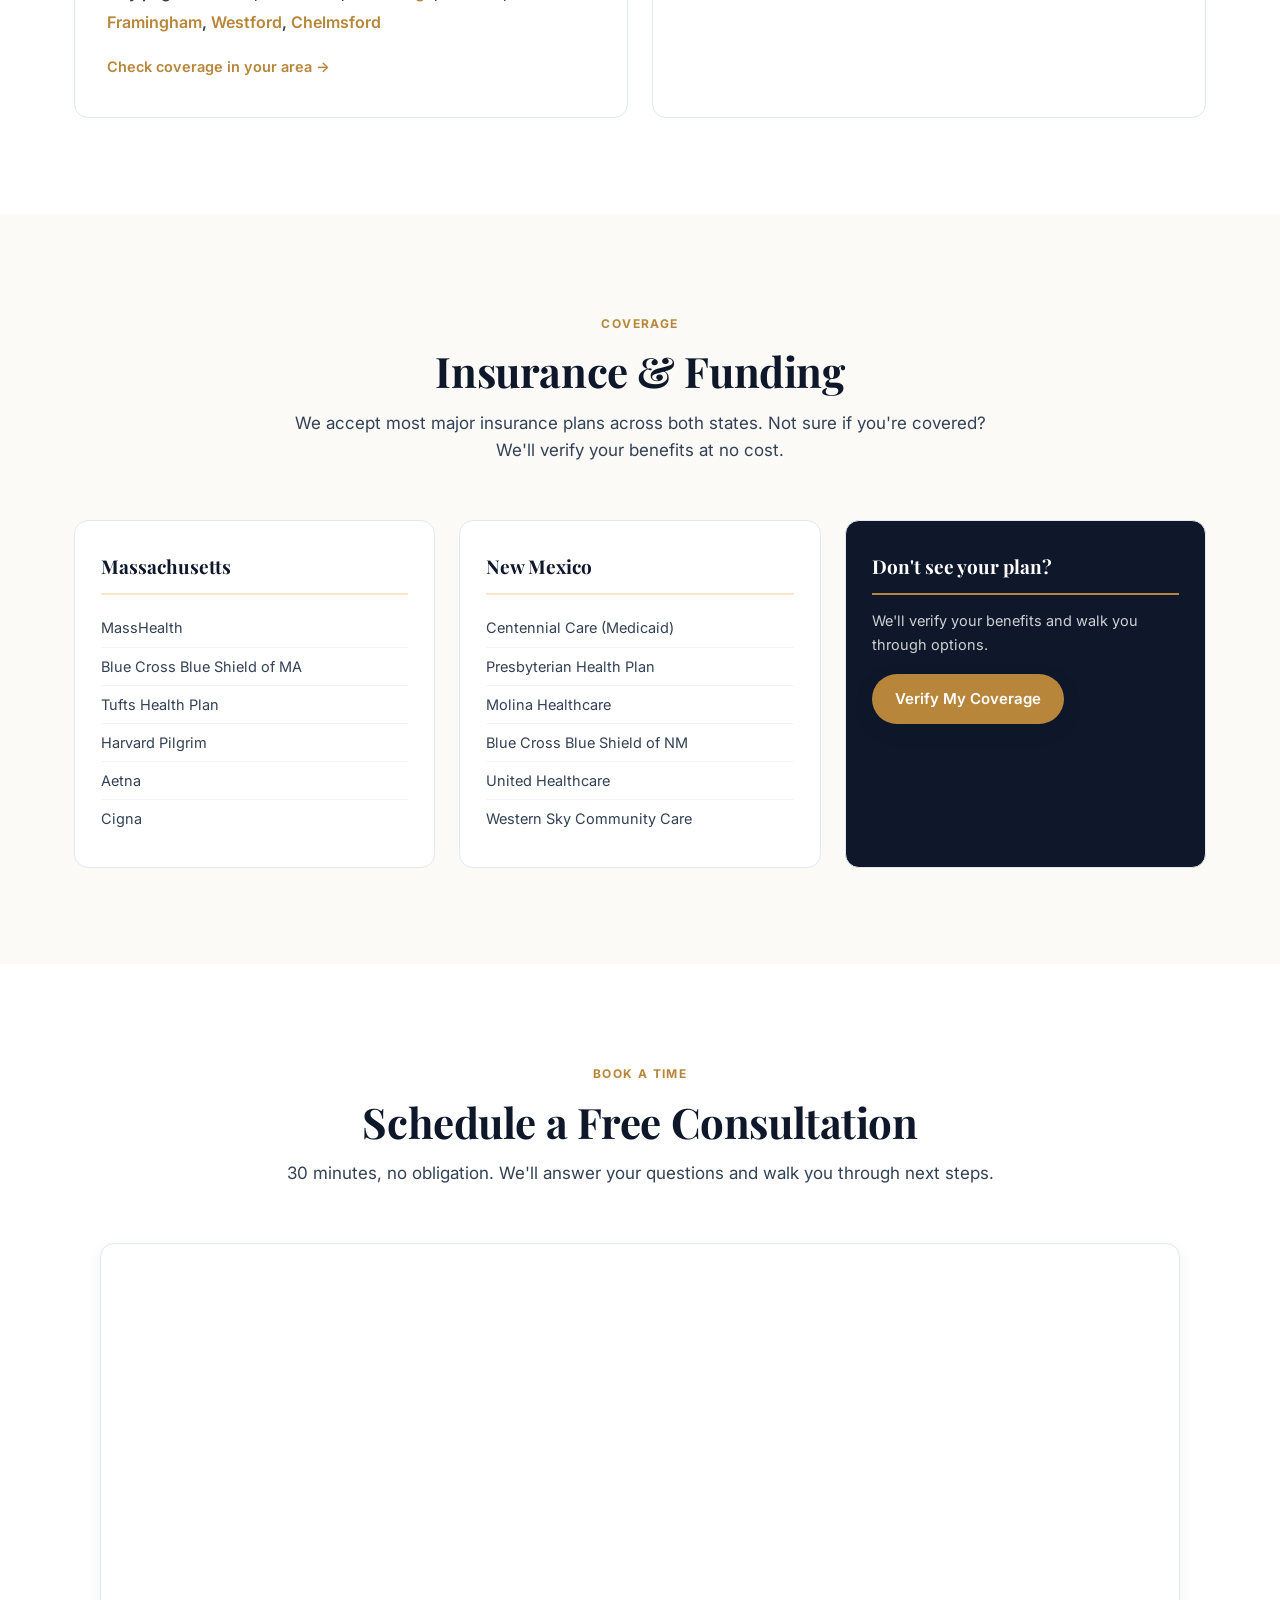
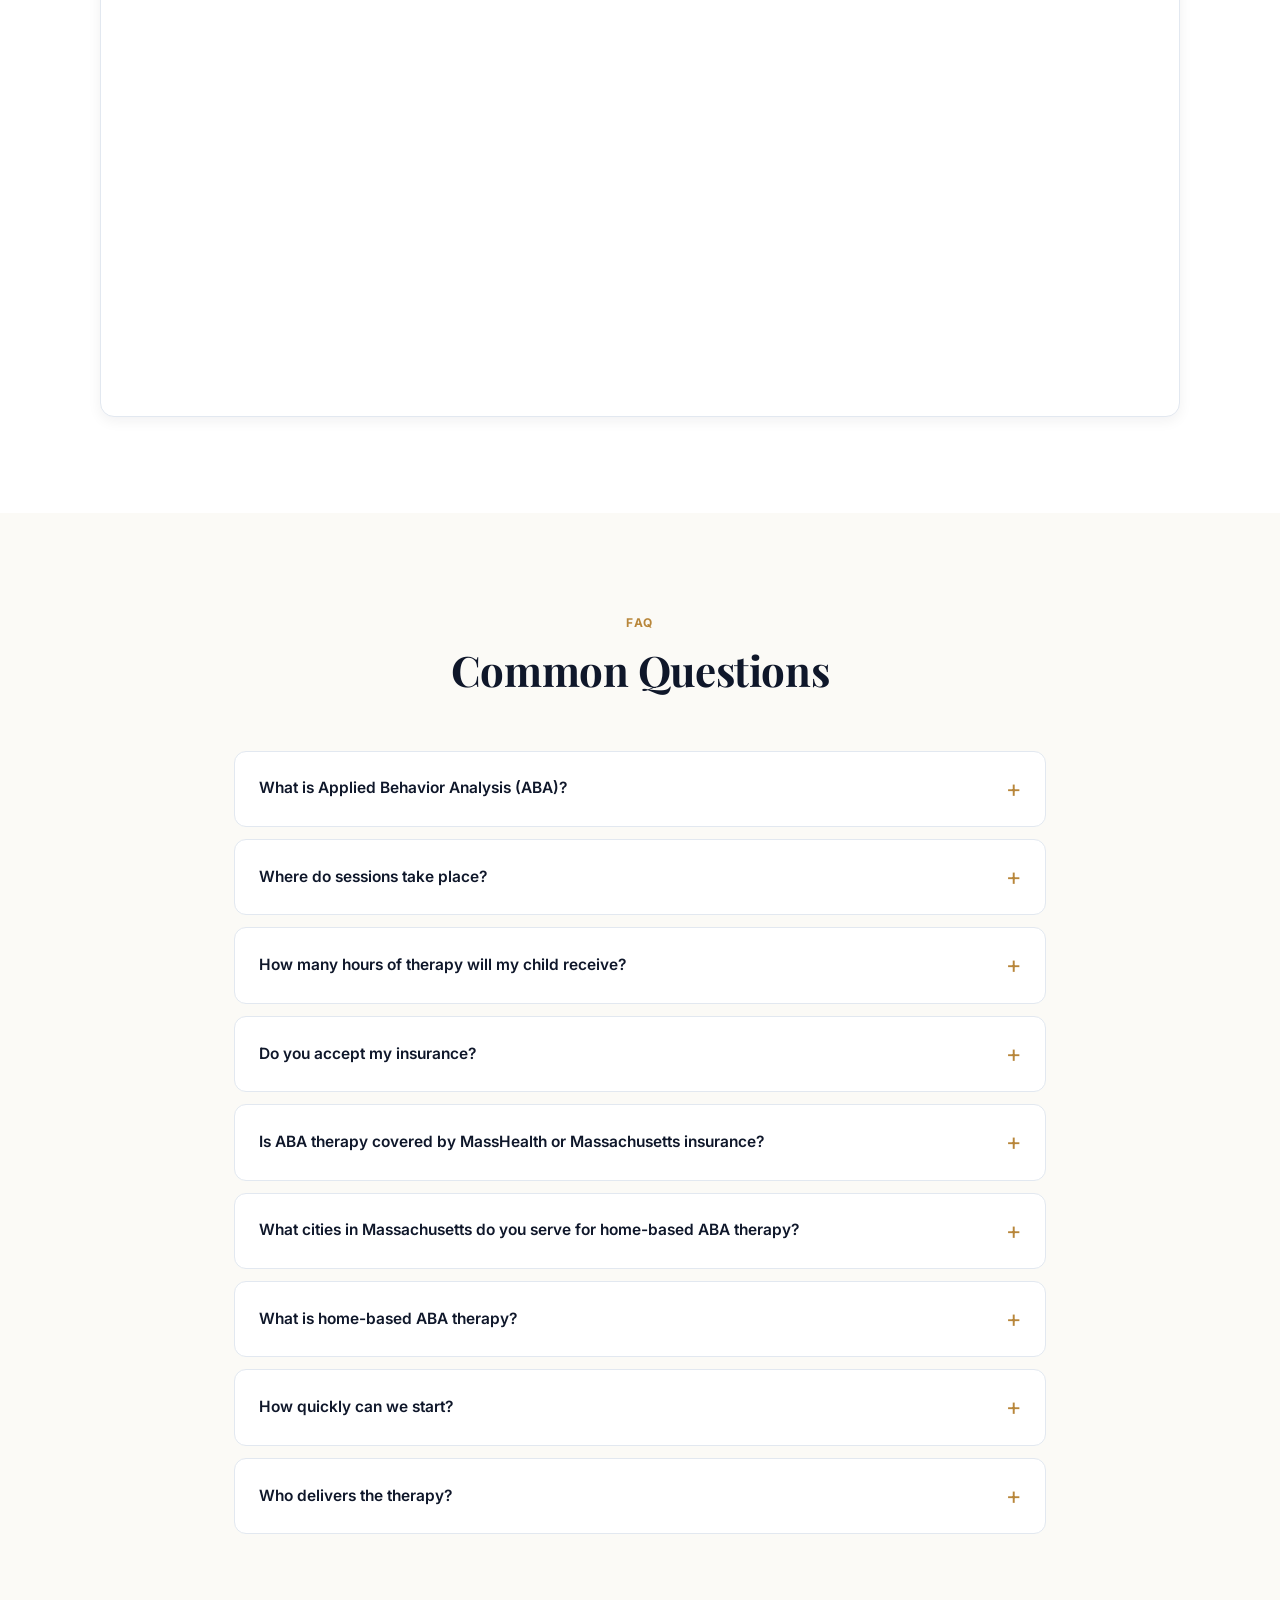
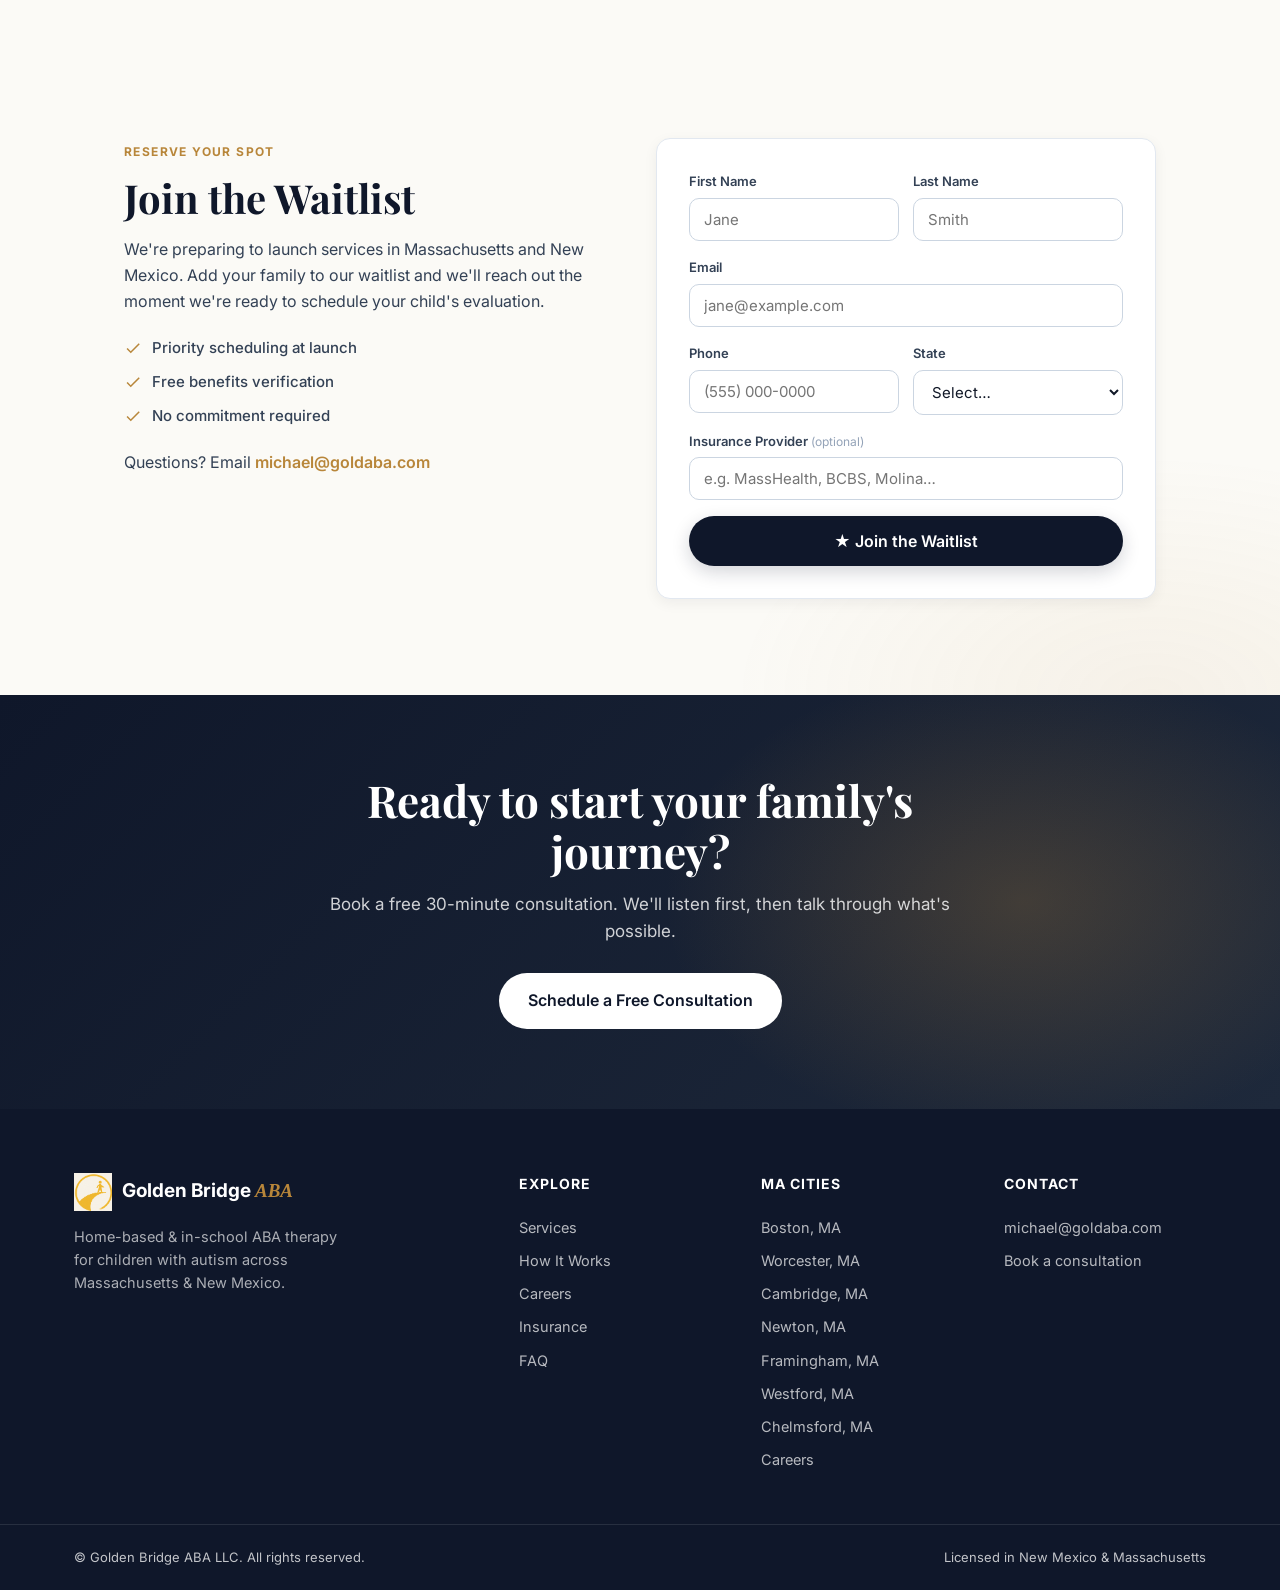
==== commit e569f274: "SEO overhaul: add Westford + Chelmsford pages, emphasize "home-based ABA therapy" - New city pages: " ====
--- a/index.html
+++ b/index.html
@@ -3,29 +3,29 @@
 <head>
   <meta charset="UTF-8">
   <meta name="viewport" content="width=device-width, initial-scale=1.0">
-  <title>In-Home ABA Therapy Massachusetts | Golden Bridge ABA</title>
-  <meta name="description" content="Golden Bridge ABA provides in-home and in-school ABA therapy for children with autism across Massachusetts. BCBA-supervised, covered by MassHealth, BCBS, Tufts & more. Free consultation.">
+  <title>Home-Based ABA Therapy in Massachusetts | Golden Bridge ABA</title>
+  <meta name="description" content="Home-based ABA therapy for children with autism across Massachusetts. BCBA-led, in-home & in-school programs covered by MassHealth, BCBS, Tufts. Free consultation — start in 1–3 weeks.">
   <link rel="canonical" href="https://goldaba.com/">
   <!-- Open Graph -->
   <meta property="og:type" content="website">
   <meta property="og:url" content="https://goldaba.com/">
-  <meta property="og:title" content="In-Home ABA Therapy Massachusetts | Golden Bridge ABA">
-  <meta property="og:description" content="In-home and in-school ABA therapy for children with autism across Massachusetts. BCBA-supervised, insurance-covered. Serving Greater Boston, Worcester, Lowell & beyond.">
+  <meta property="og:title" content="Home-Based ABA Therapy in Massachusetts | Golden Bridge ABA">
+  <meta property="og:description" content="Home-based & in-home ABA therapy for children with autism across Massachusetts. BCBA-supervised, insurance-covered. Serving Boston, Worcester, Westford, Chelmsford & more.">
   <meta property="og:image" content="https://goldaba.com/og-image.png">
   <meta property="og:image:width" content="1200">
   <meta property="og:image:height" content="630">
   <meta property="og:site_name" content="Golden Bridge ABA">
   <!-- Twitter Card -->
   <meta name="twitter:card" content="summary_large_image">
-  <meta name="twitter:title" content="In-Home ABA Therapy Massachusetts | Golden Bridge ABA">
-  <meta name="twitter:description" content="In-home and in-school ABA therapy for children with autism across Massachusetts. BCBA-supervised, insurance-covered.">
+  <meta name="twitter:title" content="Home-Based ABA Therapy in Massachusetts | Golden Bridge ABA">
+  <meta name="twitter:description" content="Home-based ABA therapy for children with autism across Massachusetts. BCBA-supervised, insurance-covered. Free consultation.">
   <link rel="icon" type="image/png" sizes="32x32" href="favicon-32.png">
   <link rel="icon" type="image/png" sizes="512x512" href="favicon.png">
   <link rel="apple-touch-icon" href="apple-touch-icon.png">
   <link rel="preconnect" href="https://fonts.googleapis.com">
   <link rel="preconnect" href="https://fonts.gstatic.com" crossorigin>
   <link href="https://fonts.googleapis.com/css2?family=Inter:wght@400;500;600;700;800&family=Playfair+Display:wght@600;700&display=swap" rel="stylesheet">
-  <link rel="stylesheet" href="preview.css?v=4">
+  <link rel="stylesheet" href="preview.css?v=5">
   <!-- Structured Data -->
   <script type="application/ld+json">
   {
@@ -42,7 +42,7 @@
           "url": "https://goldaba.com/og-image.png"
         },
         "email": "michael@goldaba.com",
-        "description": "Golden Bridge ABA provides in-home and in-school Applied Behavior Analysis (ABA) therapy for children with autism across Massachusetts and New Mexico, supervised by Board Certified Behavior Analysts (BCBAs).",
+        "description": "Golden Bridge ABA provides home-based and in-school Applied Behavior Analysis (ABA) therapy for children with autism across Massachusetts and New Mexico, supervised by Board Certified Behavior Analysts (BCBAs).",
         "medicalSpecialty": "Behavioral Health",
         "priceRange": "Insurance Accepted",
         "areaServed": [
@@ -65,8 +65,8 @@
               "@type": "Offer",
               "itemOffered": {
                 "@type": "Service",
-                "name": "In-Home ABA Therapy",
-                "description": "One-on-one ABA therapy delivered in the child's home environment, designed to fit naturally into family routines. Serving Massachusetts and New Mexico.",
+                "name": "Home-Based ABA Therapy",
+                "description": "One-on-one home-based ABA therapy delivered in the child's home environment, designed to fit naturally into family routines. Serving Massachusetts and New Mexico.",
                 "serviceType": "Applied Behavior Analysis",
                 "areaServed": ["Massachusetts", "New Mexico"]
               }
@@ -131,10 +131,10 @@
           },
           {
             "@type": "Question",
-            "name": "What cities and towns in Massachusetts do you serve for in-home ABA therapy?",
-            "acceptedAnswer": {
-              "@type": "Answer",
-              "text": "We serve families throughout Massachusetts, including Greater Boston, Worcester, Lowell, Cambridge, Newton, Framingham, Quincy, Brockton, Somerville, Waltham, Natick, Needham, Wellesley, Medford, Burlington, Dedham, Norwood, and many more. Contact us to confirm coverage in your area."
+            "name": "What cities and towns in Massachusetts do you serve for home-based ABA therapy?",
+            "acceptedAnswer": {
+              "@type": "Answer",
+              "text": "We serve families throughout Massachusetts, including Greater Boston, Worcester, Lowell, Cambridge, Newton, Framingham, Westford, Chelmsford, Quincy, Brockton, Somerville, Waltham, Natick, Needham, Wellesley, Medford, Burlington, Dedham, Norwood, and many more. Contact us to confirm coverage in your area."
             }
           },
           {
@@ -150,7 +150,7 @@
             "name": "How quickly can we start ABA therapy?",
             "acceptedAnswer": {
               "@type": "Answer",
-              "text": "After your free consultation, intake and insurance verification typically take 1–3 weeks. Once approved, we match your child with a qualified therapist and begin in-home or in-school sessions on your schedule."
+              "text": "After your free consultation, intake and insurance verification typically take 1–3 weeks. Once approved, we match your child with a qualified therapist and begin home-based or in-school sessions on your schedule."
             }
           },
           {
@@ -202,15 +202,15 @@
   <div class="container hero-grid">
     <div class="hero-copy">
       <div class="eyebrow">Applied Behavior Analysis Therapy · Massachusetts &amp; New Mexico</div>
-      <h1>In-Home &amp; In-School ABA Therapy in Massachusetts</h1>
-      <p class="lead">Golden Bridge ABA provides individualized, evidence-based Applied Behavior Analysis therapy for children with autism — delivered in your home and at school across Massachusetts and New Mexico, designed and supervised by Board Certified Behavior Analysts (BCBAs).</p>
+      <h1>Home-Based ABA Therapy in Massachusetts</h1>
+      <p class="lead">Golden Bridge ABA provides home-based ABA therapy services for children with autism across Massachusetts and New Mexico — one-on-one, BCBA-designed programs delivered in your home, at your child's school, and out in the community.</p>
       <div class="hero-actions">
         <a href="#schedule" class="btn btn-primary btn-lg">Request a Free Consultation</a>
         <a href="#how" class="btn btn-ghost btn-lg">How It Works →</a>
       </div>
       <ul class="hero-trust">
         <li><svg viewBox="0 0 24 24" class="ic"><path d="M9 16.2 4.8 12l-1.4 1.4L9 19 21 7l-1.4-1.4z"/></svg> BCBA-supervised programs</li>
-        <li><svg viewBox="0 0 24 24" class="ic"><path d="M9 16.2 4.8 12l-1.4 1.4L9 19 21 7l-1.4-1.4z"/></svg> In-home &amp; in-school</li>
+        <li><svg viewBox="0 0 24 24" class="ic"><path d="M9 16.2 4.8 12l-1.4 1.4L9 19 21 7l-1.4-1.4z"/></svg> Home-based &amp; in-school</li>
         <li><svg viewBox="0 0 24 24" class="ic"><path d="M9 16.2 4.8 12l-1.4 1.4L9 19 21 7l-1.4-1.4z"/></svg> Most insurances accepted</li>
       </ul>
     </div>
@@ -251,14 +251,14 @@
   <div class="container">
     <div class="section-head">
       <div class="eyebrow">What We Offer</div>
-      <h2>In-Home &amp; In-School ABA Therapy Services in Massachusetts</h2>
+      <h2>Home-Based &amp; In-School ABA Therapy Services in Massachusetts</h2>
       <p>Three core services, all built around the same principle — meaningful skills for everyday life, delivered where your child learns best.</p>
     </div>
     <div class="cards-3">
       <article class="svc-card">
         <div class="svc-icon"><svg viewBox="0 0 24 24"><path d="M12 3 2 12h3v8h6v-6h2v6h6v-8h3z"/></svg></div>
-        <h3>In-Home ABA Therapy</h3>
-        <p>One-on-one ABA therapy delivered in the comfort of your Massachusetts home, where your child feels most at ease. We work within your family's natural routines so skills generalize to real life.</p>
+        <h3>Home-Based ABA Therapy</h3>
+        <p>One-on-one home-based ABA therapy delivered in the comfort of your Massachusetts home, where your child feels most at ease. We work within your family's natural routines so skills generalize to real life.</p>
         <ul class="svc-list">
           <li>Daily living &amp; self-help skills</li>
           <li>Communication &amp; social development</li>
@@ -331,7 +331,7 @@
       <div class="step">
         <div class="step-num">3</div>
         <h3>Start services</h3>
-        <p>Your child is matched with a qualified therapist and in-home or in-school sessions begin on your schedule.</p>
+        <p>Your child is matched with a qualified therapist and home-based or in-school sessions begin on your schedule.</p>
       </div>
     </div>
   </div>
@@ -385,19 +385,21 @@
   <div class="container">
     <div class="section-head">
       <div class="eyebrow">Where We Serve</div>
-      <h2>ABA Therapy Service Areas: Massachusetts &amp; New Mexico</h2>
+      <h2>Home-Based ABA Therapy Service Areas: Massachusetts &amp; New Mexico</h2>
     </div>
     <div class="loc-grid">
       <div class="loc-card">
         <div class="loc-tag">Massachusetts</div>
-        <h3>In-Home &amp; In-School ABA Across the Commonwealth</h3>
-        <p>Providing in-home and in-school ABA therapy throughout Massachusetts, including Greater Boston, Worcester, Lowell, Cambridge, Newton, Framingham, Quincy, Brockton, Somerville, Waltham, Natick, Needham, Wellesley, Medford, Burlington, Dedham, and Norwood.</p>
+        <h3>Home-Based &amp; In-School ABA Across the Commonwealth</h3>
+        <p>Providing home-based and in-school ABA therapy throughout Massachusetts, including Greater Boston, Worcester, Lowell, Cambridge, Newton, Framingham, Westford, Chelmsford, Quincy, Brockton, Somerville, Waltham, Natick, Needham, Wellesley, Medford, Burlington, Dedham, and Norwood.</p>
         <p style="margin-top:.75rem;font-weight:600;line-height:1.9;">City pages:
           <a href="aba-therapy-boston-ma.html" style="color:var(--gold);white-space:nowrap;">Boston</a>,
           <a href="aba-therapy-worcester-ma.html" style="color:var(--gold);white-space:nowrap;">Worcester</a>,
           <a href="aba-therapy-cambridge-ma.html" style="color:var(--gold);white-space:nowrap;">Cambridge</a>,
           <a href="aba-therapy-newton-ma.html" style="color:var(--gold);white-space:nowrap;">Newton</a>,
-          <a href="aba-therapy-framingham-ma.html" style="color:var(--gold);white-space:nowrap;">Framingham</a>
+          <a href="aba-therapy-framingham-ma.html" style="color:var(--gold);white-space:nowrap;">Framingham</a>,
+          <a href="aba-therapy-westford-ma.html" style="color:var(--gold);white-space:nowrap;">Westford</a>,
+          <a href="aba-therapy-chelmsford-ma.html" style="color:var(--gold);white-space:nowrap;">Chelmsford</a>
         </p>
         <a href="#schedule" class="link-arrow">Check coverage in your area →</a>
       </div>
@@ -494,12 +496,16 @@
         <p>Yes. Massachusetts law (Chapter 115C) requires most insurance plans to cover ABA therapy for autism spectrum disorder. MassHealth, Blue Cross Blue Shield of MA, Tufts Health Plan, Harvard Pilgrim, Aetna, and Cigna all cover ABA services. We handle the verification process for you at no charge.</p>
       </details>
       <details>
-        <summary>What cities in Massachusetts do you serve for in-home ABA therapy?</summary>
-        <p>We serve families across Massachusetts, including Greater Boston, Worcester, Lowell, Cambridge, Newton, Framingham, Quincy, Brockton, Somerville, Waltham, Natick, Needham, Wellesley, Medford, Burlington, Dedham, Norwood, and many surrounding towns. Contact us to confirm availability in your area.</p>
+        <summary>What cities in Massachusetts do you serve for home-based ABA therapy?</summary>
+        <p>We serve families across Massachusetts, including Greater Boston, Worcester, Lowell, Cambridge, Newton, Framingham, Westford, Chelmsford, Quincy, Brockton, Somerville, Waltham, Natick, Needham, Wellesley, Medford, Burlington, Dedham, Norwood, and many surrounding towns. Contact us to confirm availability in your area.</p>
+      </details>
+      <details>
+        <summary>What is home-based ABA therapy?</summary>
+        <p>Home-based ABA therapy is one-on-one Applied Behavior Analysis delivered in your child's home, where learning is woven into real routines — mealtimes, transitions, play, sleep. A BCBA designs the program, and a trained RBT runs daily sessions in your home, with regular BCBA oversight and parent training. Skills built where your child lives generalize faster than skills built in a clinic.</p>
       </details>
       <details>
         <summary>How quickly can we start?</summary>
-        <p>After your free consultation, intake and insurance verification typically take 1–3 weeks. Once approved, we match your child with a qualified therapist and begin in-home or in-school sessions on your schedule.</p>
+        <p>After your free consultation, intake and insurance verification typically take 1–3 weeks. Once approved, we match your child with a qualified therapist and begin home-based or in-school sessions on your schedule.</p>
       </details>
       <details>
         <summary>Who delivers the therapy?</summary>
@@ -583,7 +589,7 @@
         <img src="logo-icon.png" alt="" class="brand-logo">
         <span class="brand-name">Golden Bridge <em>ABA</em></span>
       </div>
-      <p class="ftr-tag">In-home &amp; in-school ABA therapy for children with autism across Massachusetts &amp; New Mexico.</p>
+      <p class="ftr-tag">Home-based &amp; in-school ABA therapy for children with autism across Massachusetts &amp; New Mexico.</p>
     </div>
     <div>
       <h5>Explore</h5>
@@ -600,6 +606,8 @@
       <a href="aba-therapy-cambridge-ma.html">Cambridge, MA</a>
       <a href="aba-therapy-newton-ma.html">Newton, MA</a>
       <a href="aba-therapy-framingham-ma.html">Framingham, MA</a>
+      <a href="aba-therapy-westford-ma.html">Westford, MA</a>
+      <a href="aba-therapy-chelmsford-ma.html">Chelmsford, MA</a>
       <a href="careers.html">Careers</a>
     </div>
     <div>
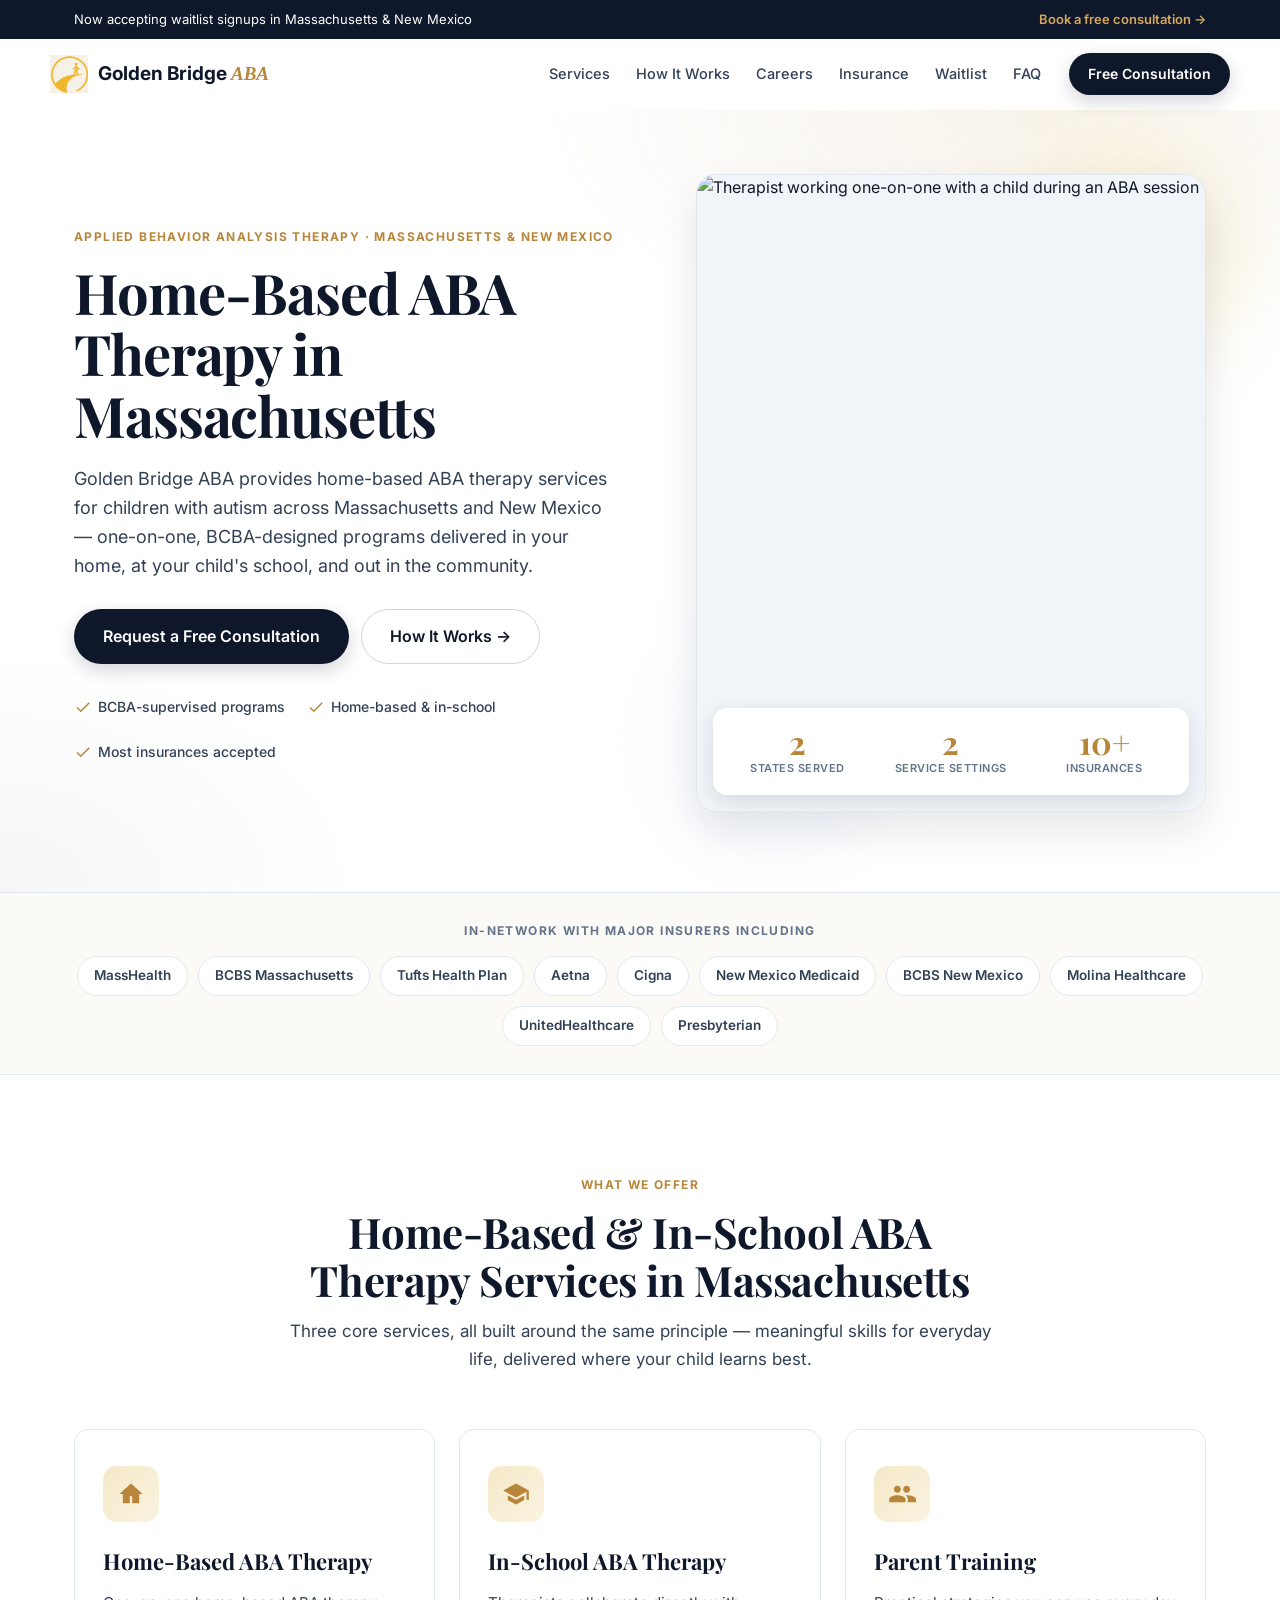
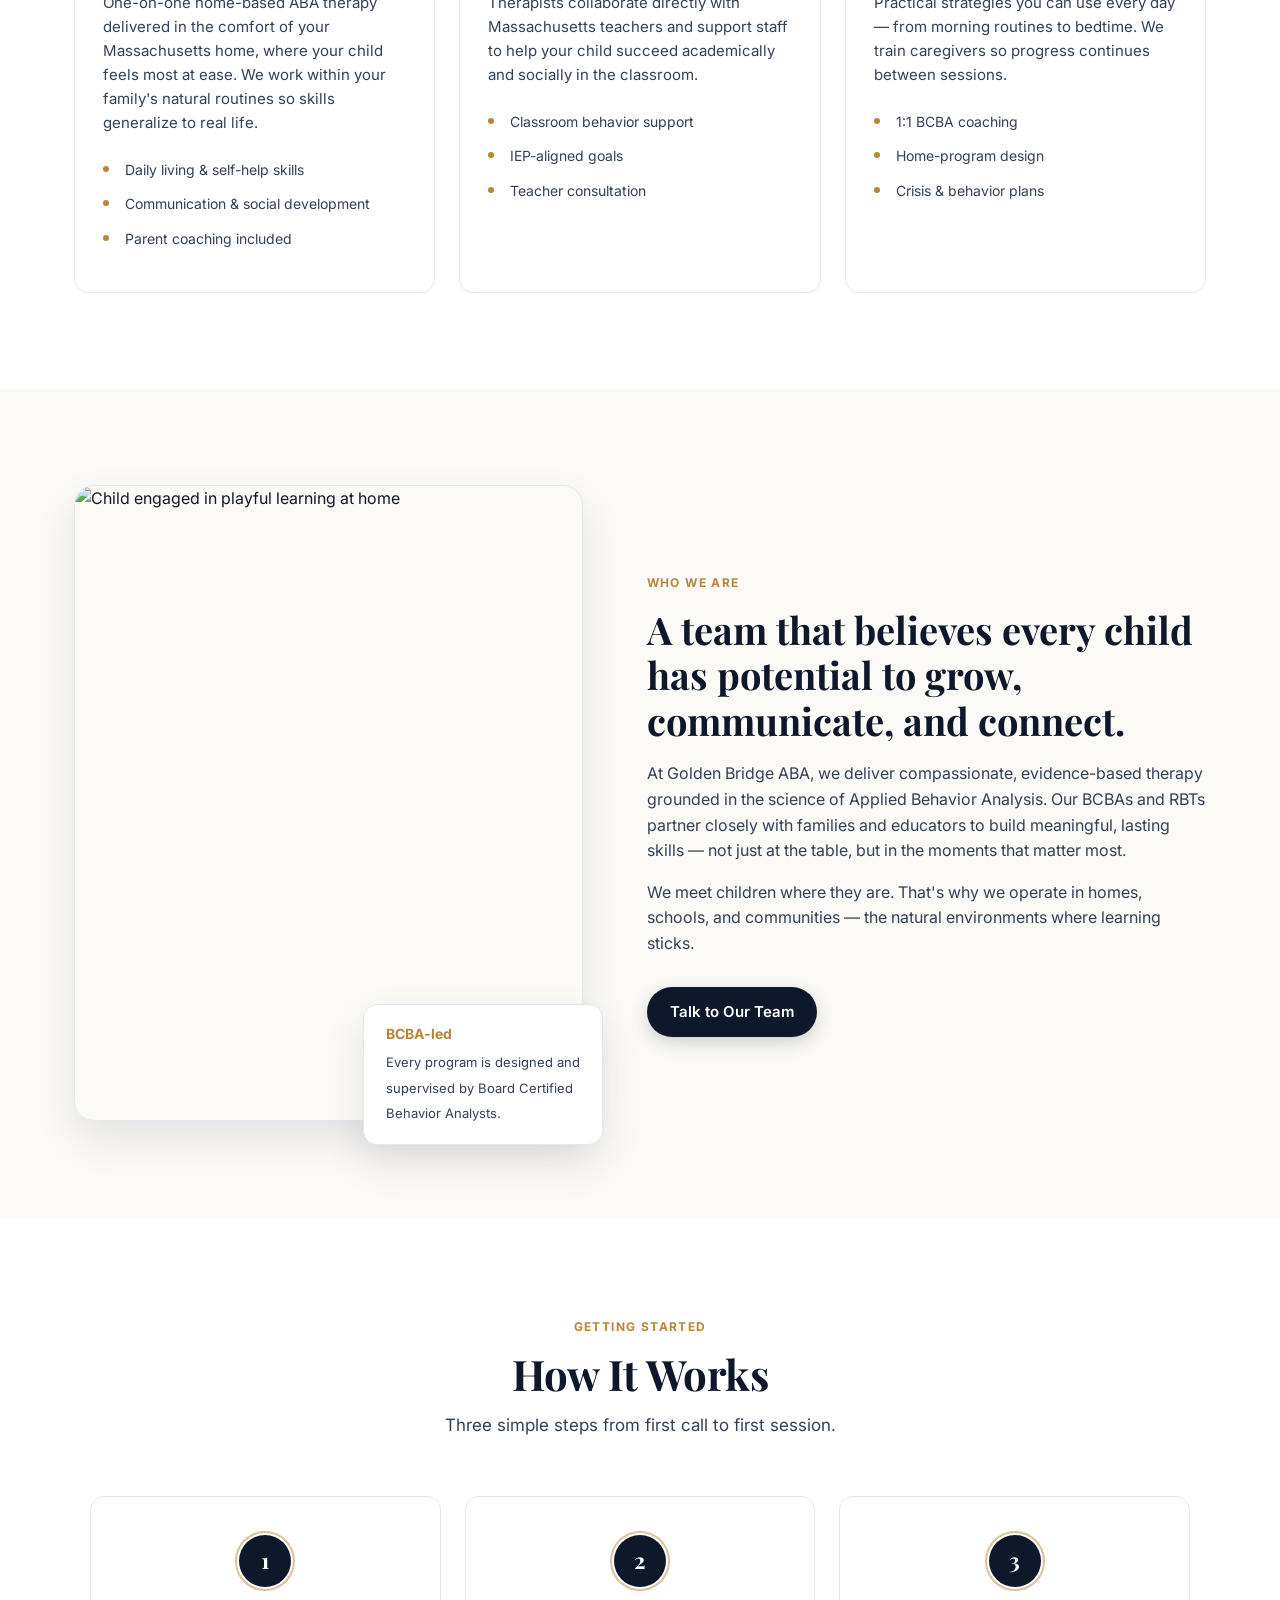
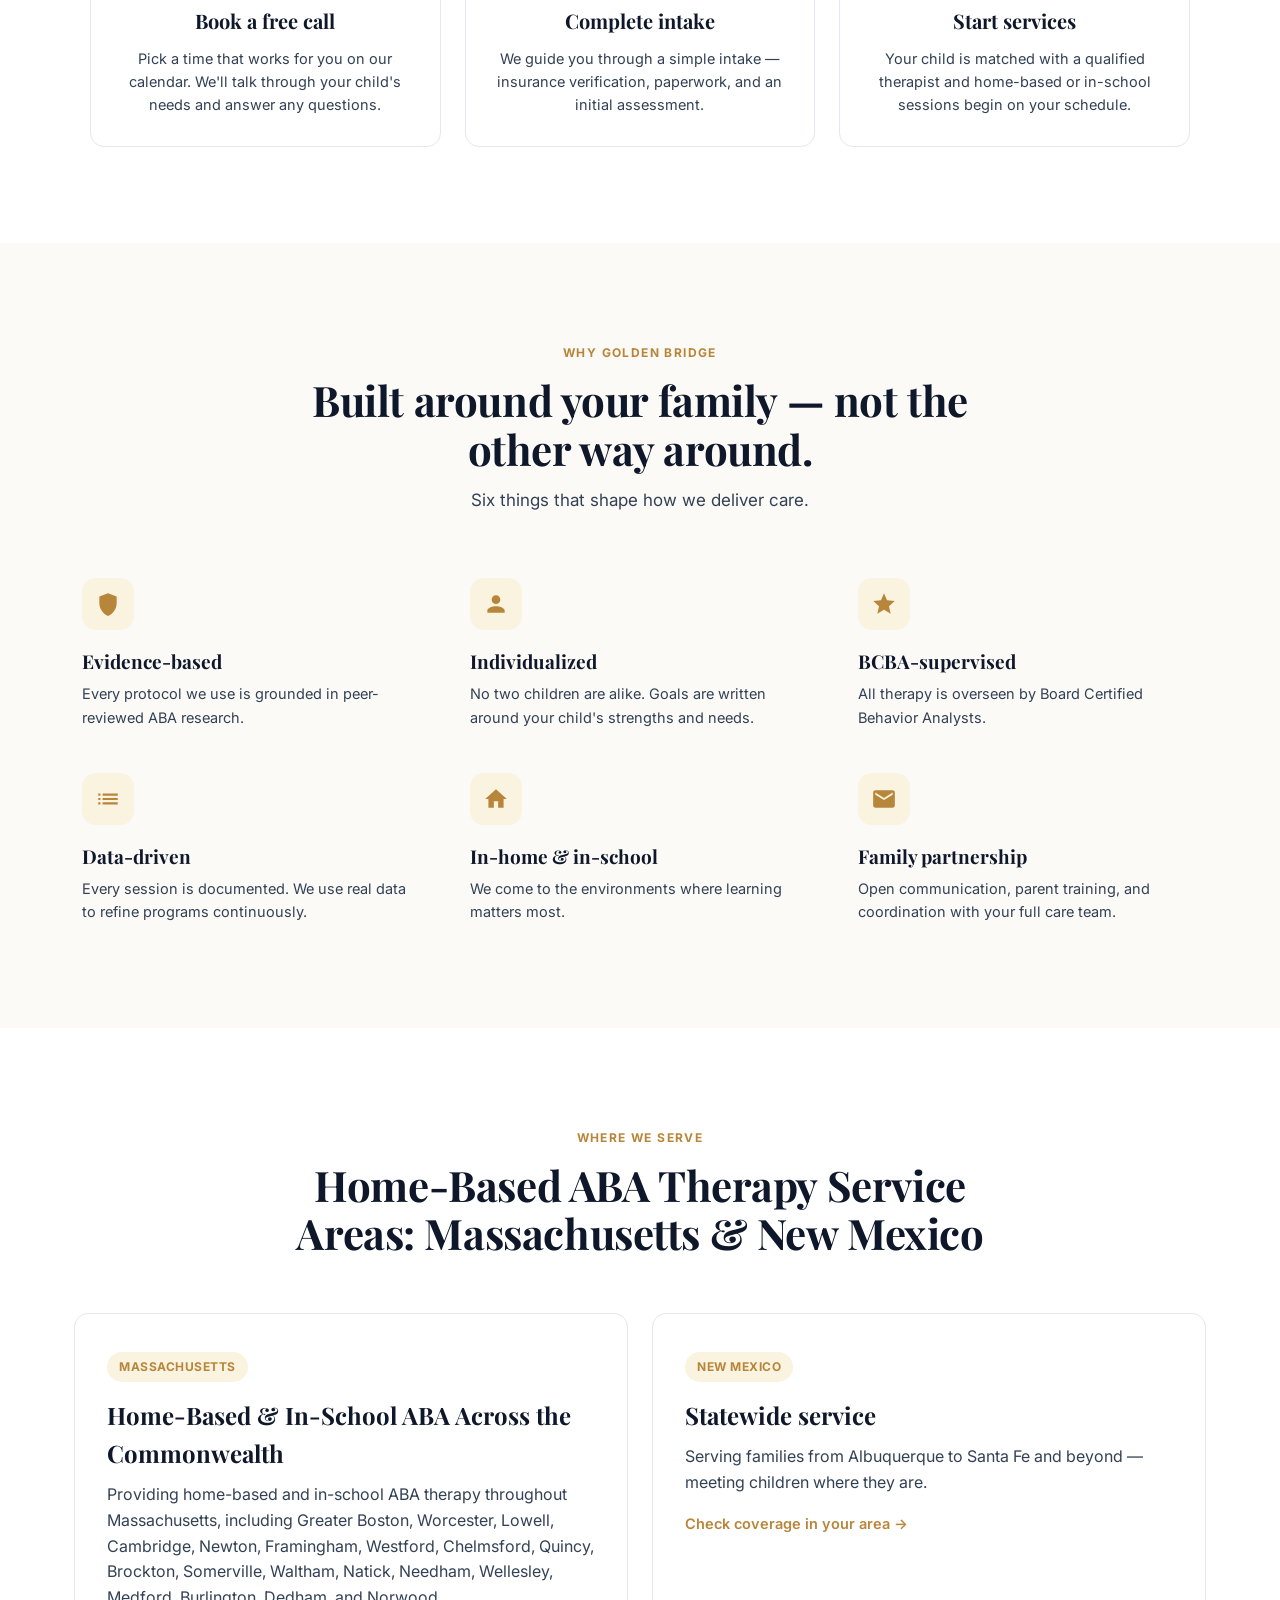
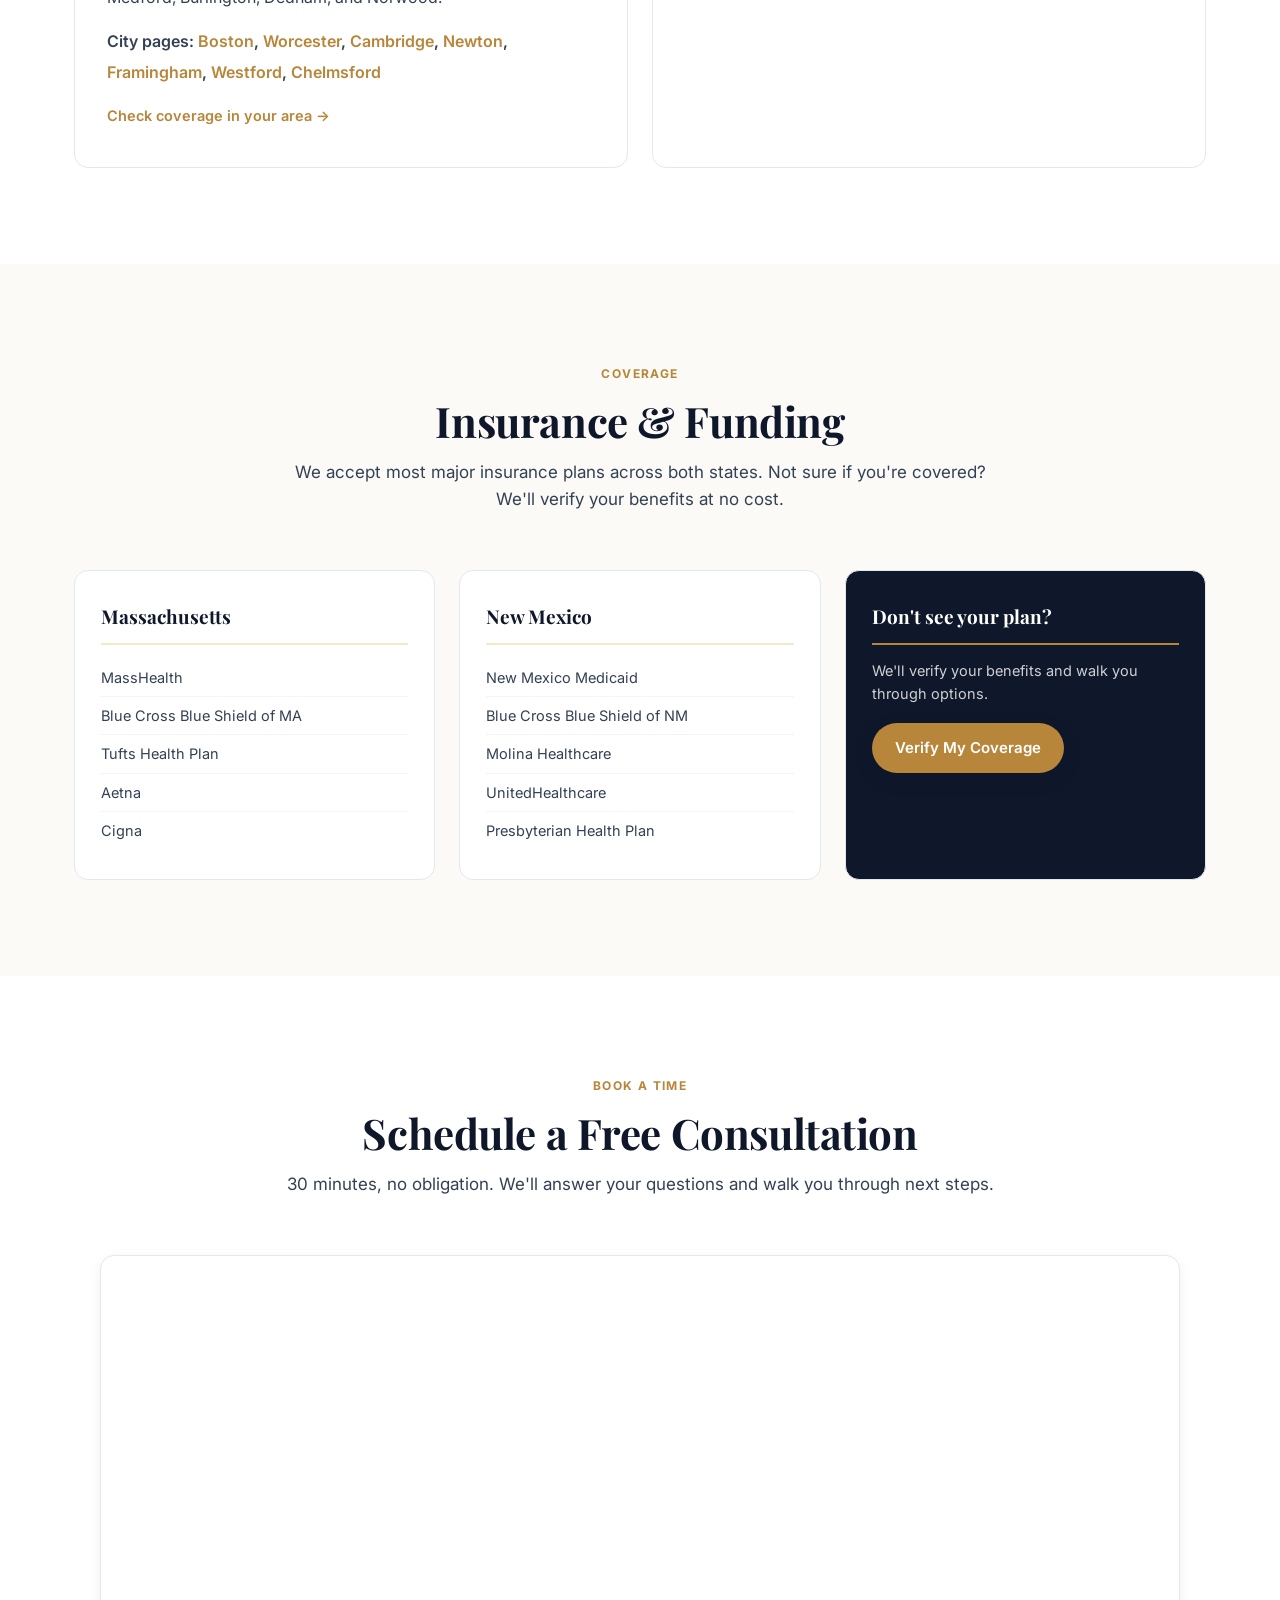
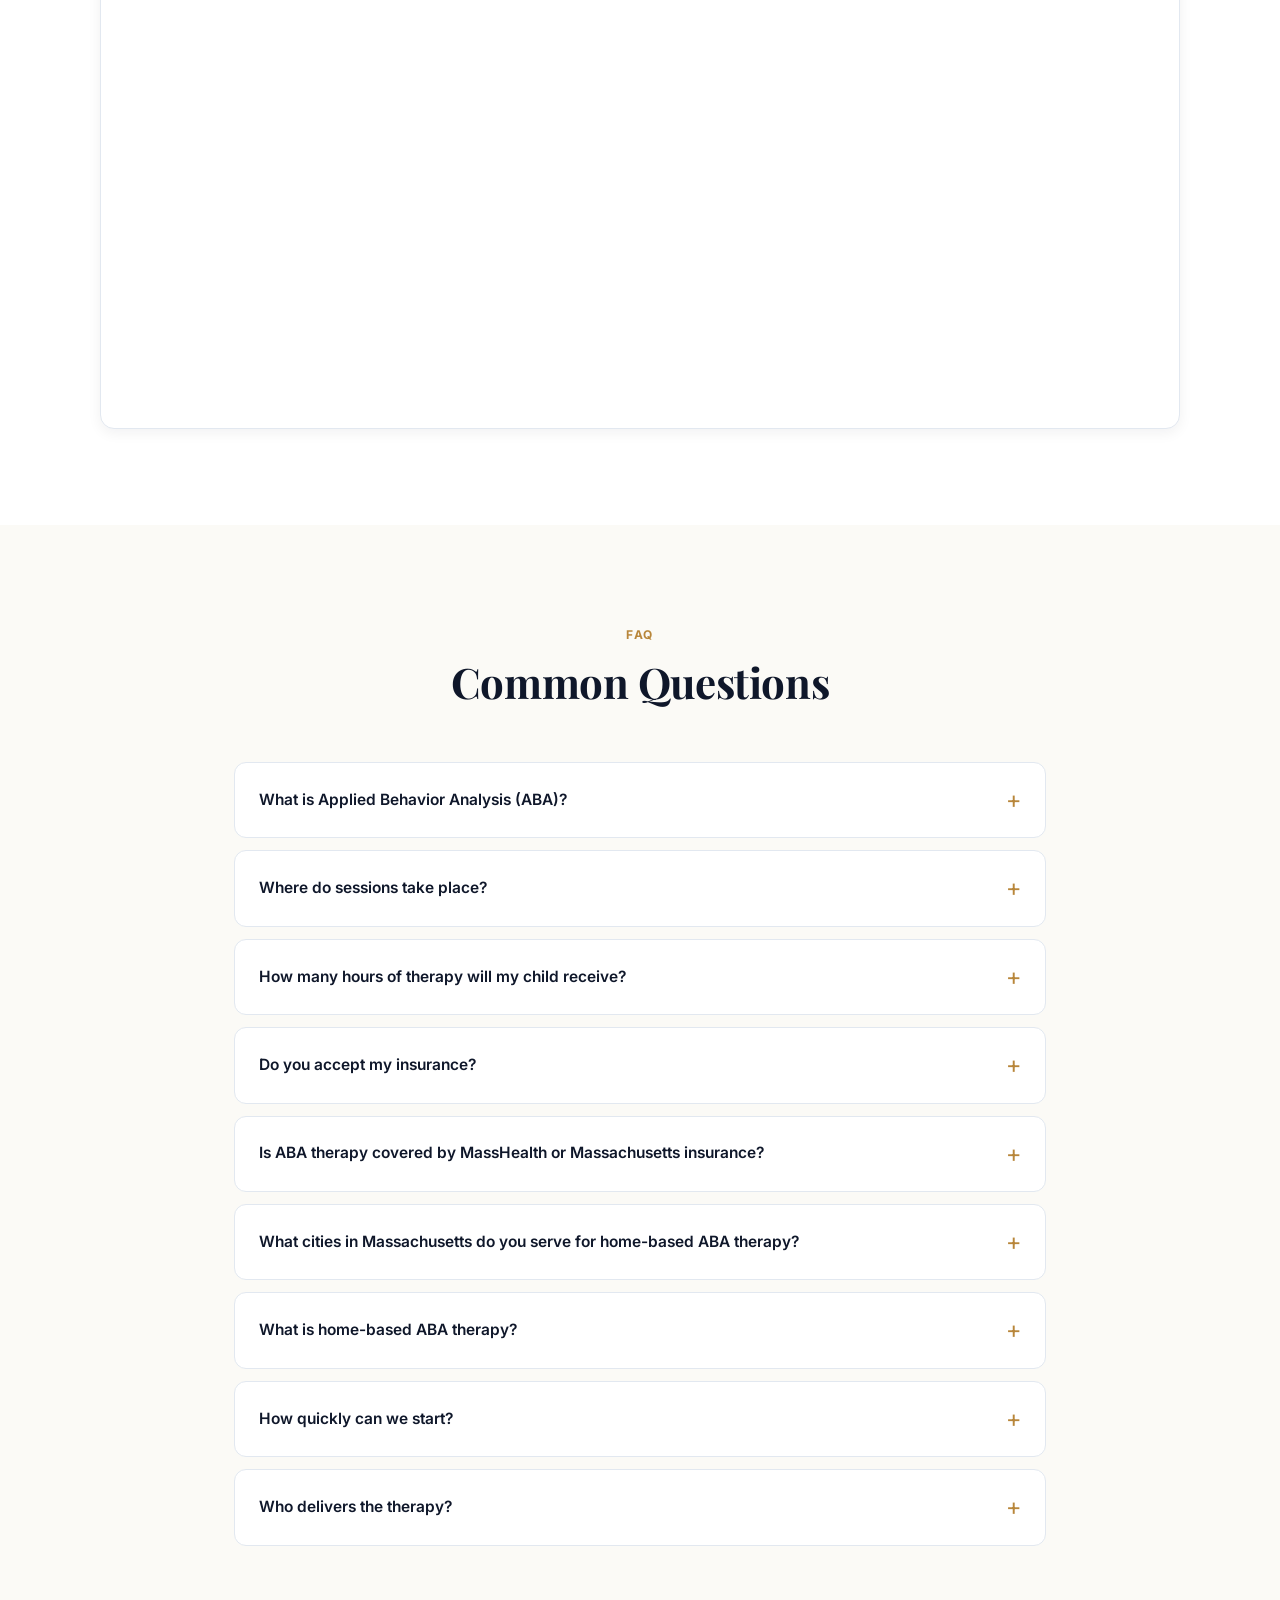
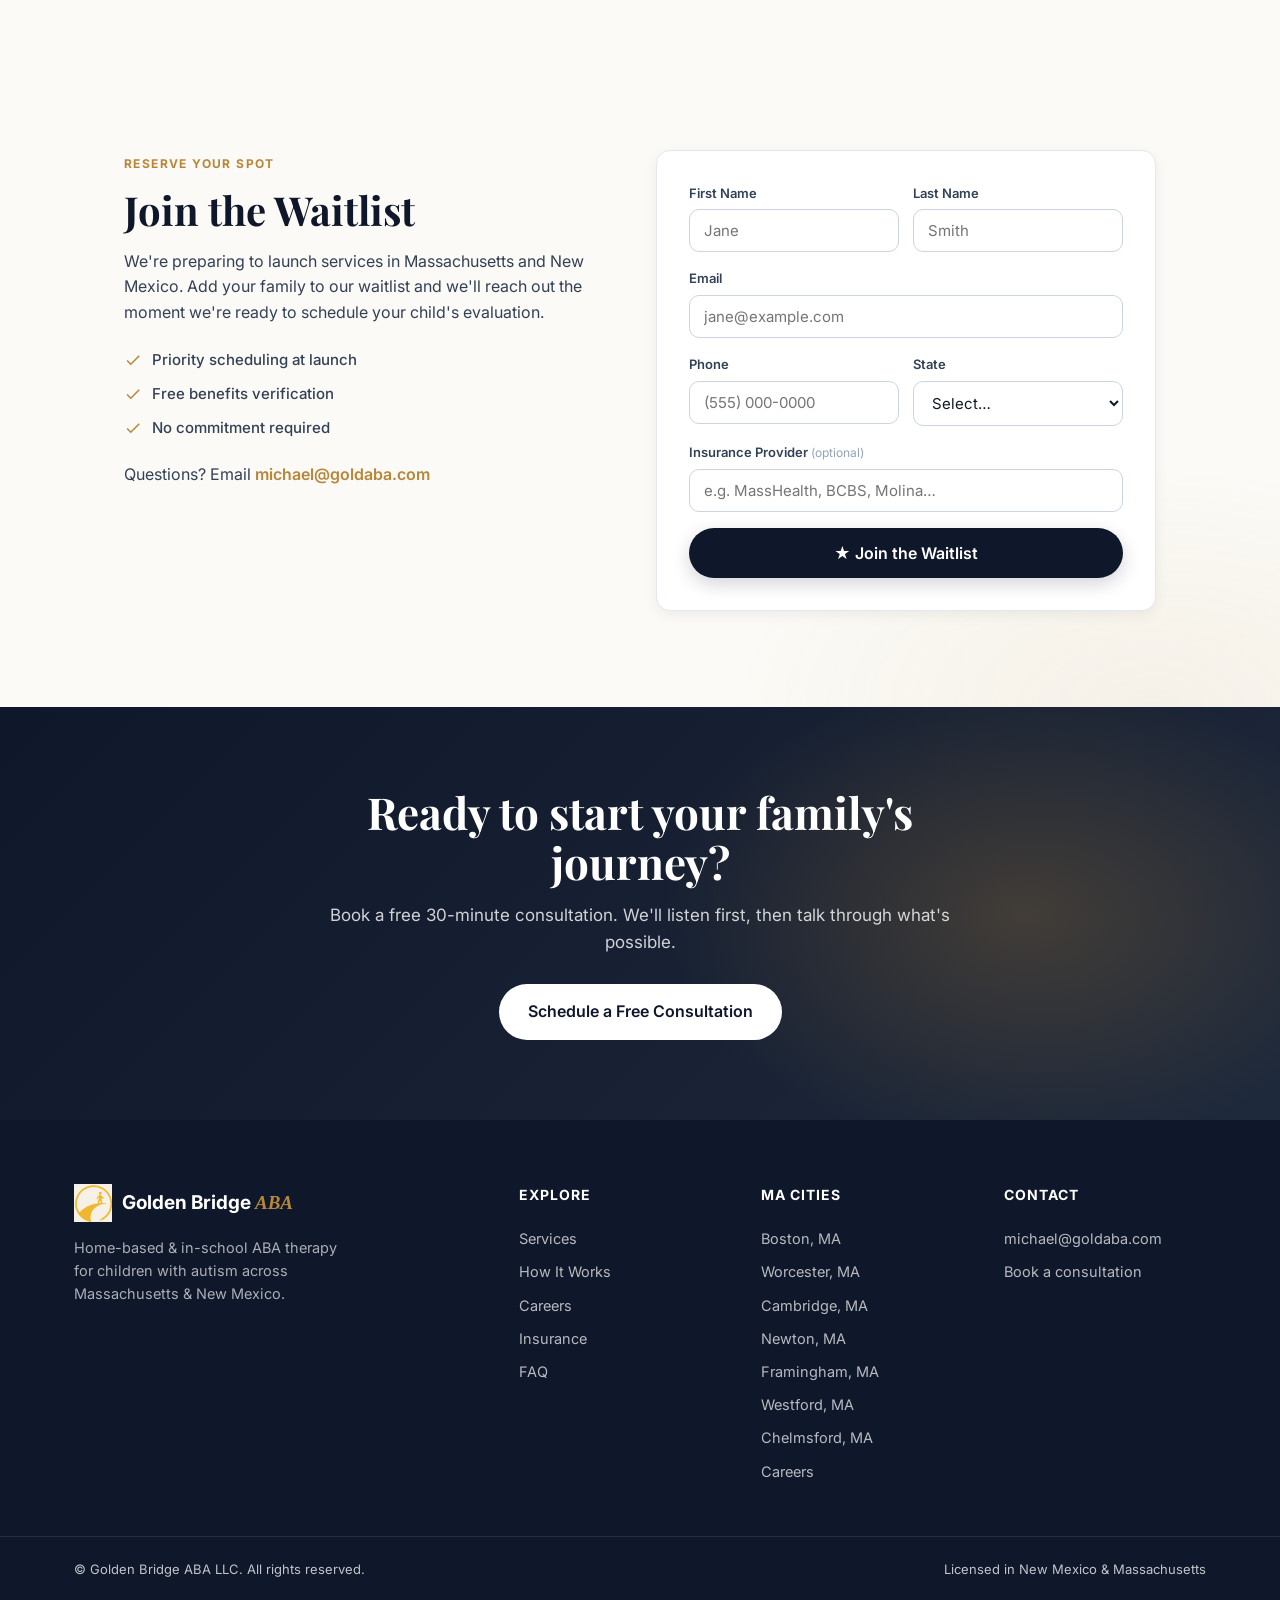
==== commit 06a20a69: "Update accepted insurance list site-wide Massachusetts: MassHealth, BCBS MA, Tufts Health Plan, Aetn" ====
--- a/index.html
+++ b/index.html
@@ -126,7 +126,7 @@
             "name": "Do you accept MassHealth or other Massachusetts insurance plans?",
             "acceptedAnswer": {
               "@type": "Answer",
-              "text": "Yes. We are in-network with MassHealth (Massachusetts Medicaid), Blue Cross Blue Shield of Massachusetts, Tufts Health Plan, Harvard Pilgrim, Aetna, and Cigna. We will verify your benefits at no cost."
+              "text": "Yes. In Massachusetts we are in-network with MassHealth, Blue Cross Blue Shield of MA, Tufts Health Plan, Aetna, and Cigna. In New Mexico we accept New Mexico Medicaid, Blue Cross Blue Shield of NM, Molina Healthcare, UnitedHealthcare, and Presbyterian. We will verify your benefits at no cost."
             }
           },
           {
@@ -239,8 +239,10 @@
       <div class="ins-pill">Tufts Health Plan</div>
       <div class="ins-pill">Aetna</div>
       <div class="ins-pill">Cigna</div>
-      <div class="ins-pill">Centennial Care</div>
+      <div class="ins-pill">New Mexico Medicaid</div>
+      <div class="ins-pill">BCBS New Mexico</div>
       <div class="ins-pill">Molina Healthcare</div>
+      <div class="ins-pill">UnitedHealthcare</div>
       <div class="ins-pill">Presbyterian</div>
     </div>
   </div>
@@ -428,7 +430,6 @@
           <li>MassHealth</li>
           <li>Blue Cross Blue Shield of MA</li>
           <li>Tufts Health Plan</li>
-          <li>Harvard Pilgrim</li>
           <li>Aetna</li>
           <li>Cigna</li>
         </ul>
@@ -436,12 +437,11 @@
       <div class="ins-col">
         <h4>New Mexico</h4>
         <ul>
-          <li>Centennial Care (Medicaid)</li>
+          <li>New Mexico Medicaid</li>
+          <li>Blue Cross Blue Shield of NM</li>
+          <li>Molina Healthcare</li>
+          <li>UnitedHealthcare</li>
           <li>Presbyterian Health Plan</li>
-          <li>Molina Healthcare</li>
-          <li>Blue Cross Blue Shield of NM</li>
-          <li>United Healthcare</li>
-          <li>Western Sky Community Care</li>
         </ul>
       </div>
       <div class="ins-cta">
@@ -493,7 +493,7 @@
       </details>
       <details>
         <summary>Is ABA therapy covered by MassHealth or Massachusetts insurance?</summary>
-        <p>Yes. Massachusetts law (Chapter 115C) requires most insurance plans to cover ABA therapy for autism spectrum disorder. MassHealth, Blue Cross Blue Shield of MA, Tufts Health Plan, Harvard Pilgrim, Aetna, and Cigna all cover ABA services. We handle the verification process for you at no charge.</p>
+        <p>Yes. Massachusetts law (Chapter 115C) requires most insurance plans to cover ABA therapy for autism spectrum disorder. MassHealth, Blue Cross Blue Shield of MA, Tufts Health Plan, Aetna, and Cigna all cover ABA services. We handle the verification process for you at no charge.</p>
       </details>
       <details>
         <summary>What cities in Massachusetts do you serve for home-based ABA therapy?</summary>
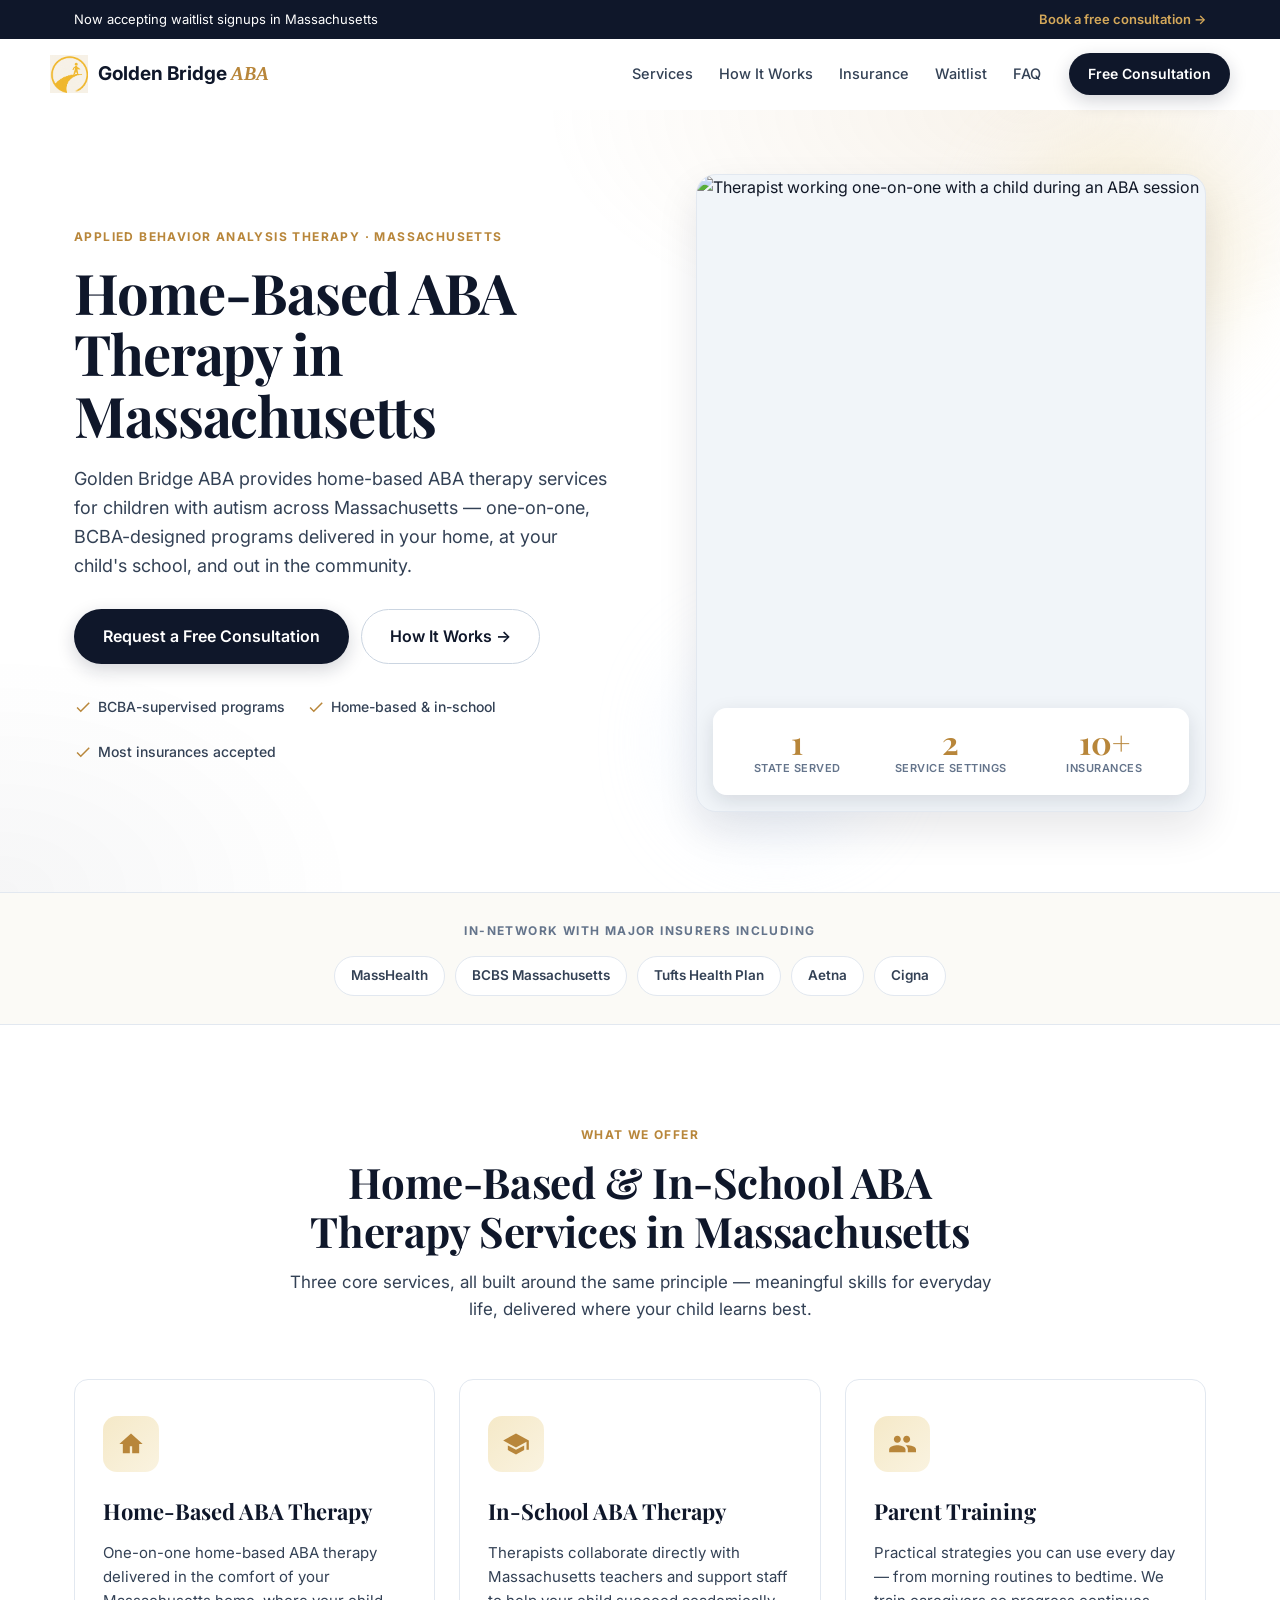
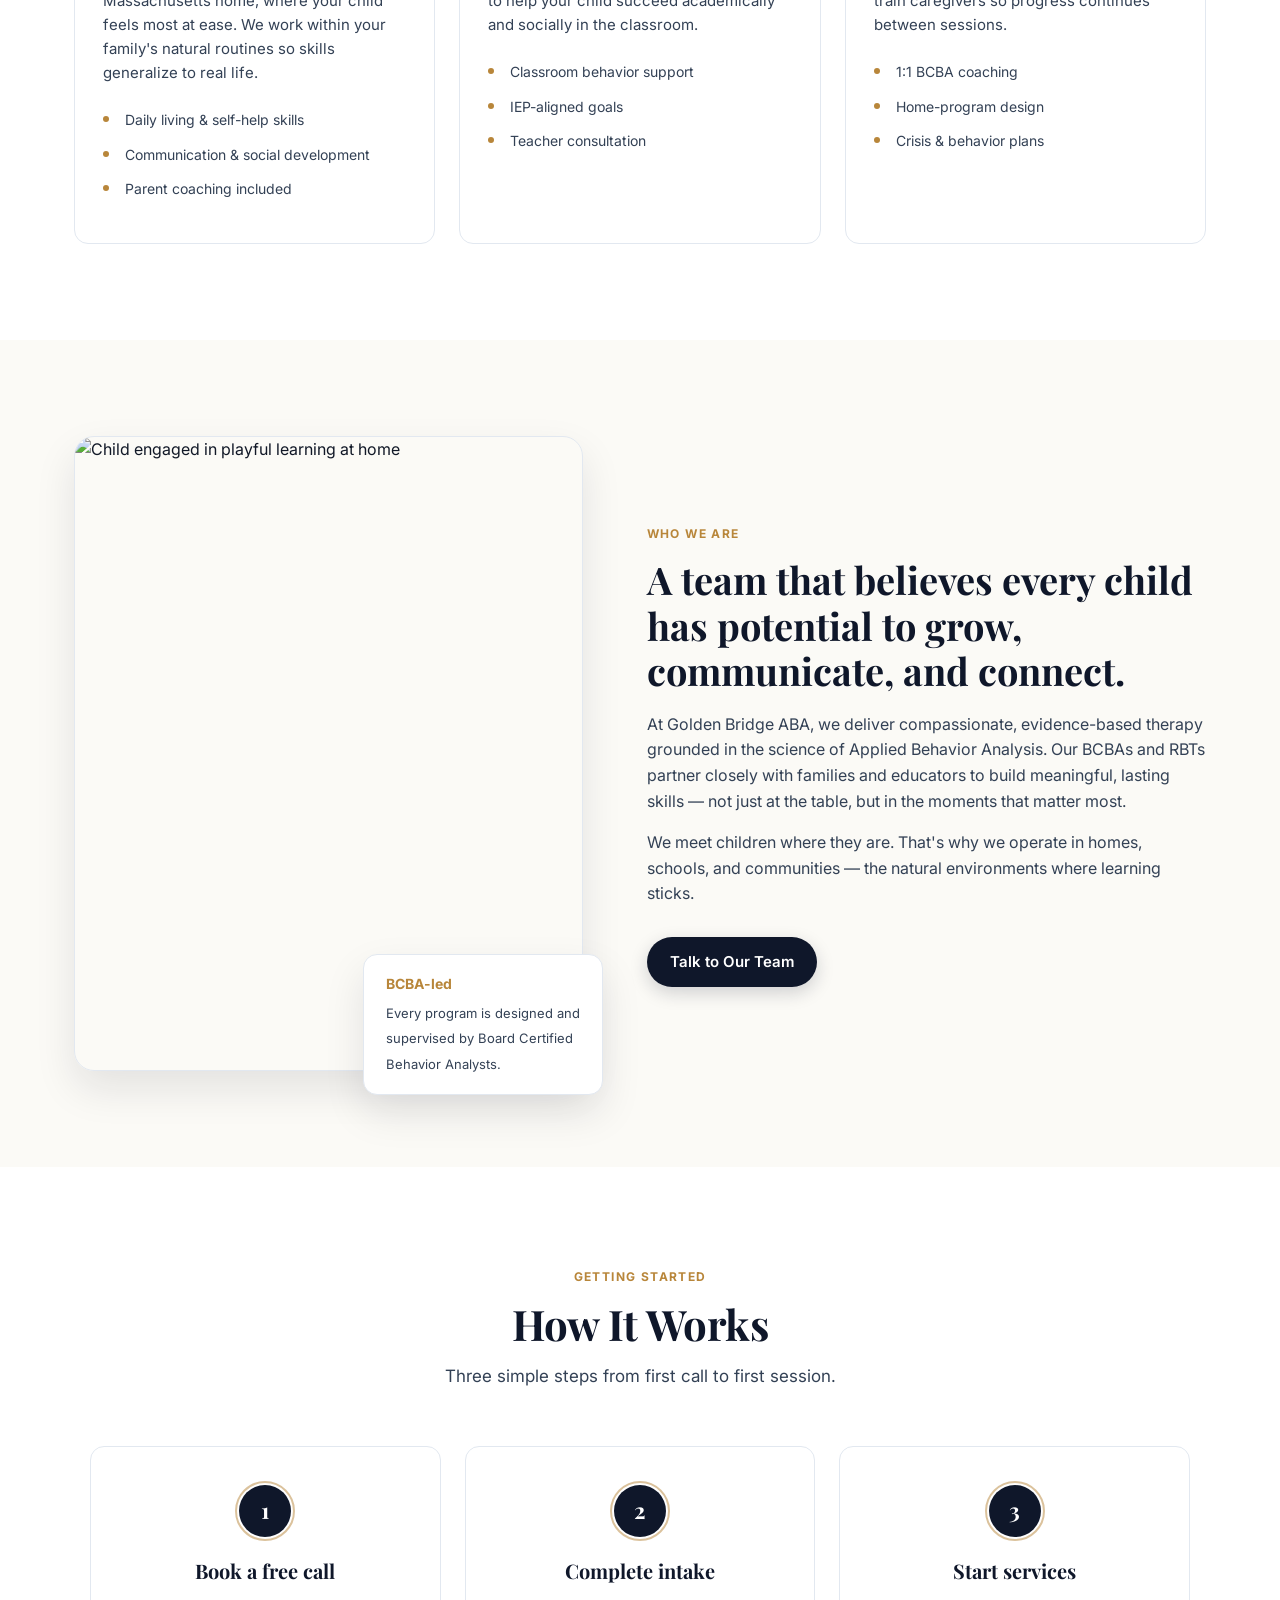
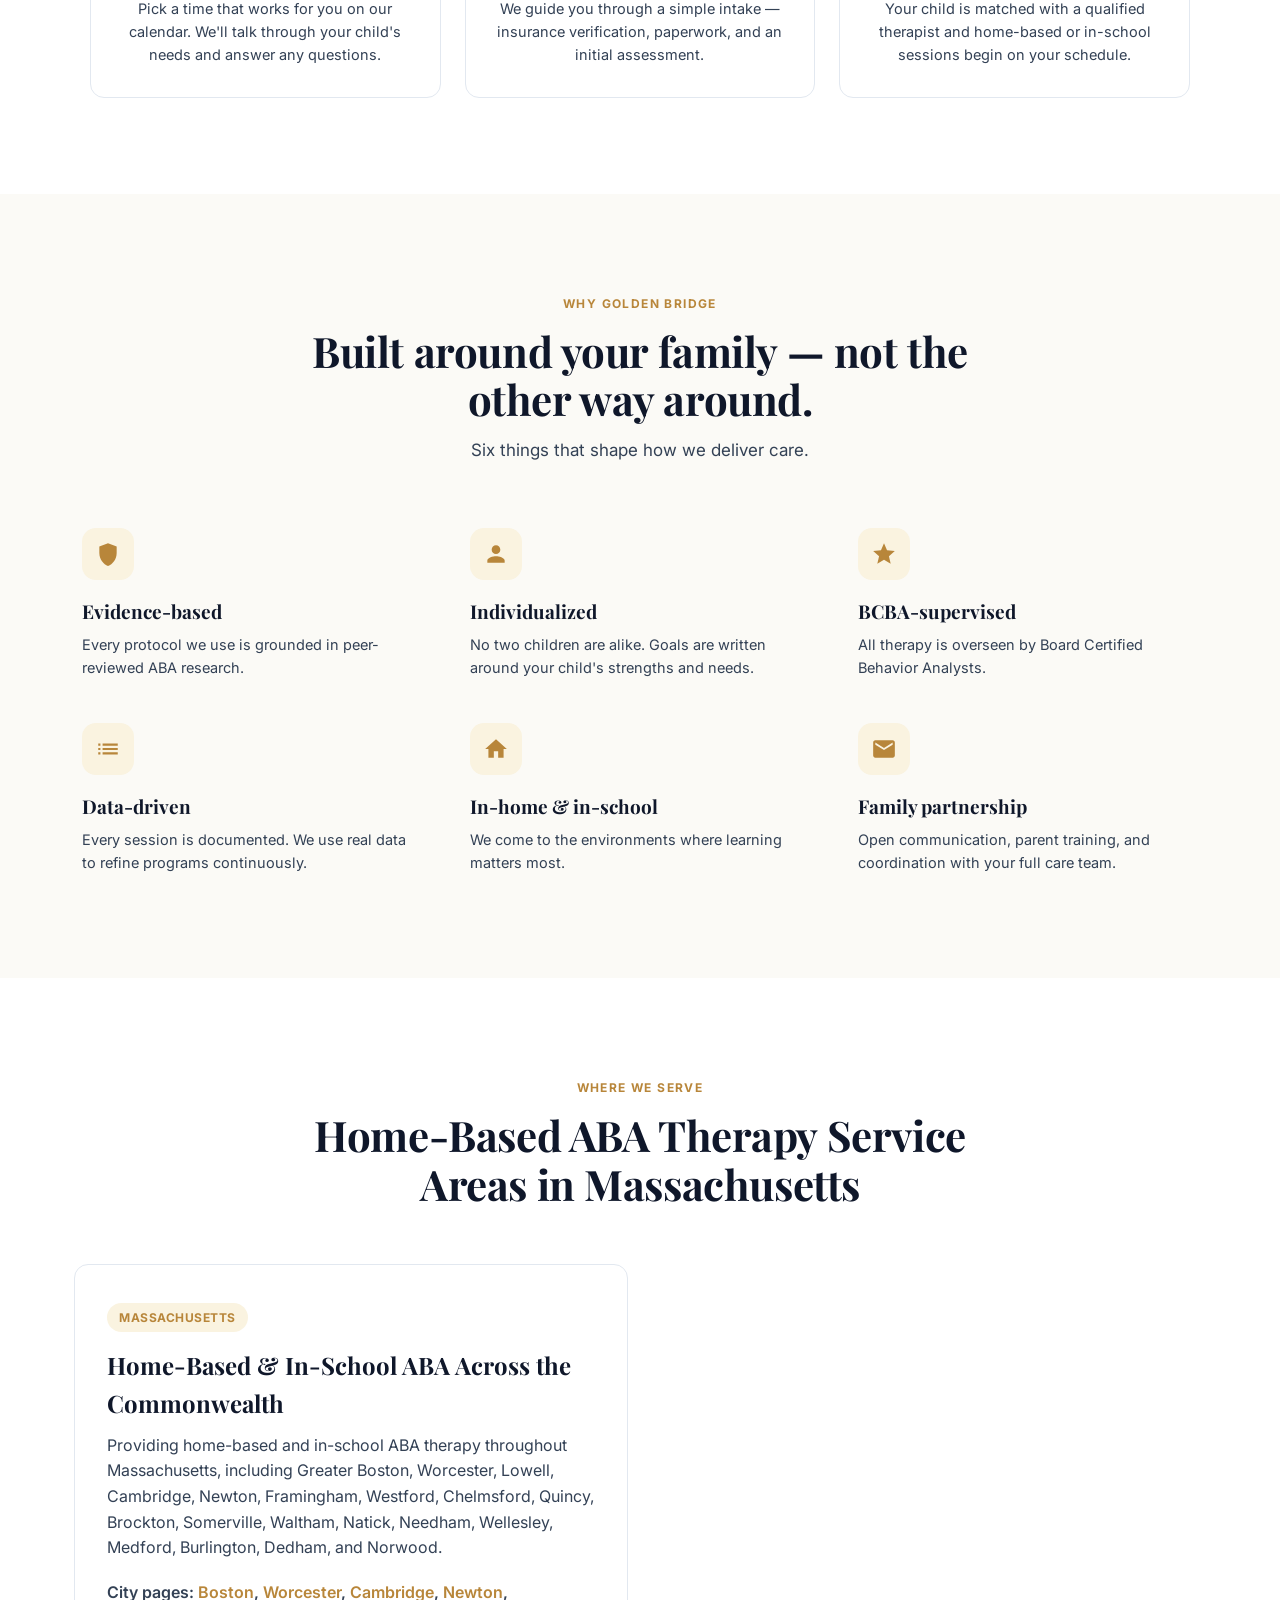
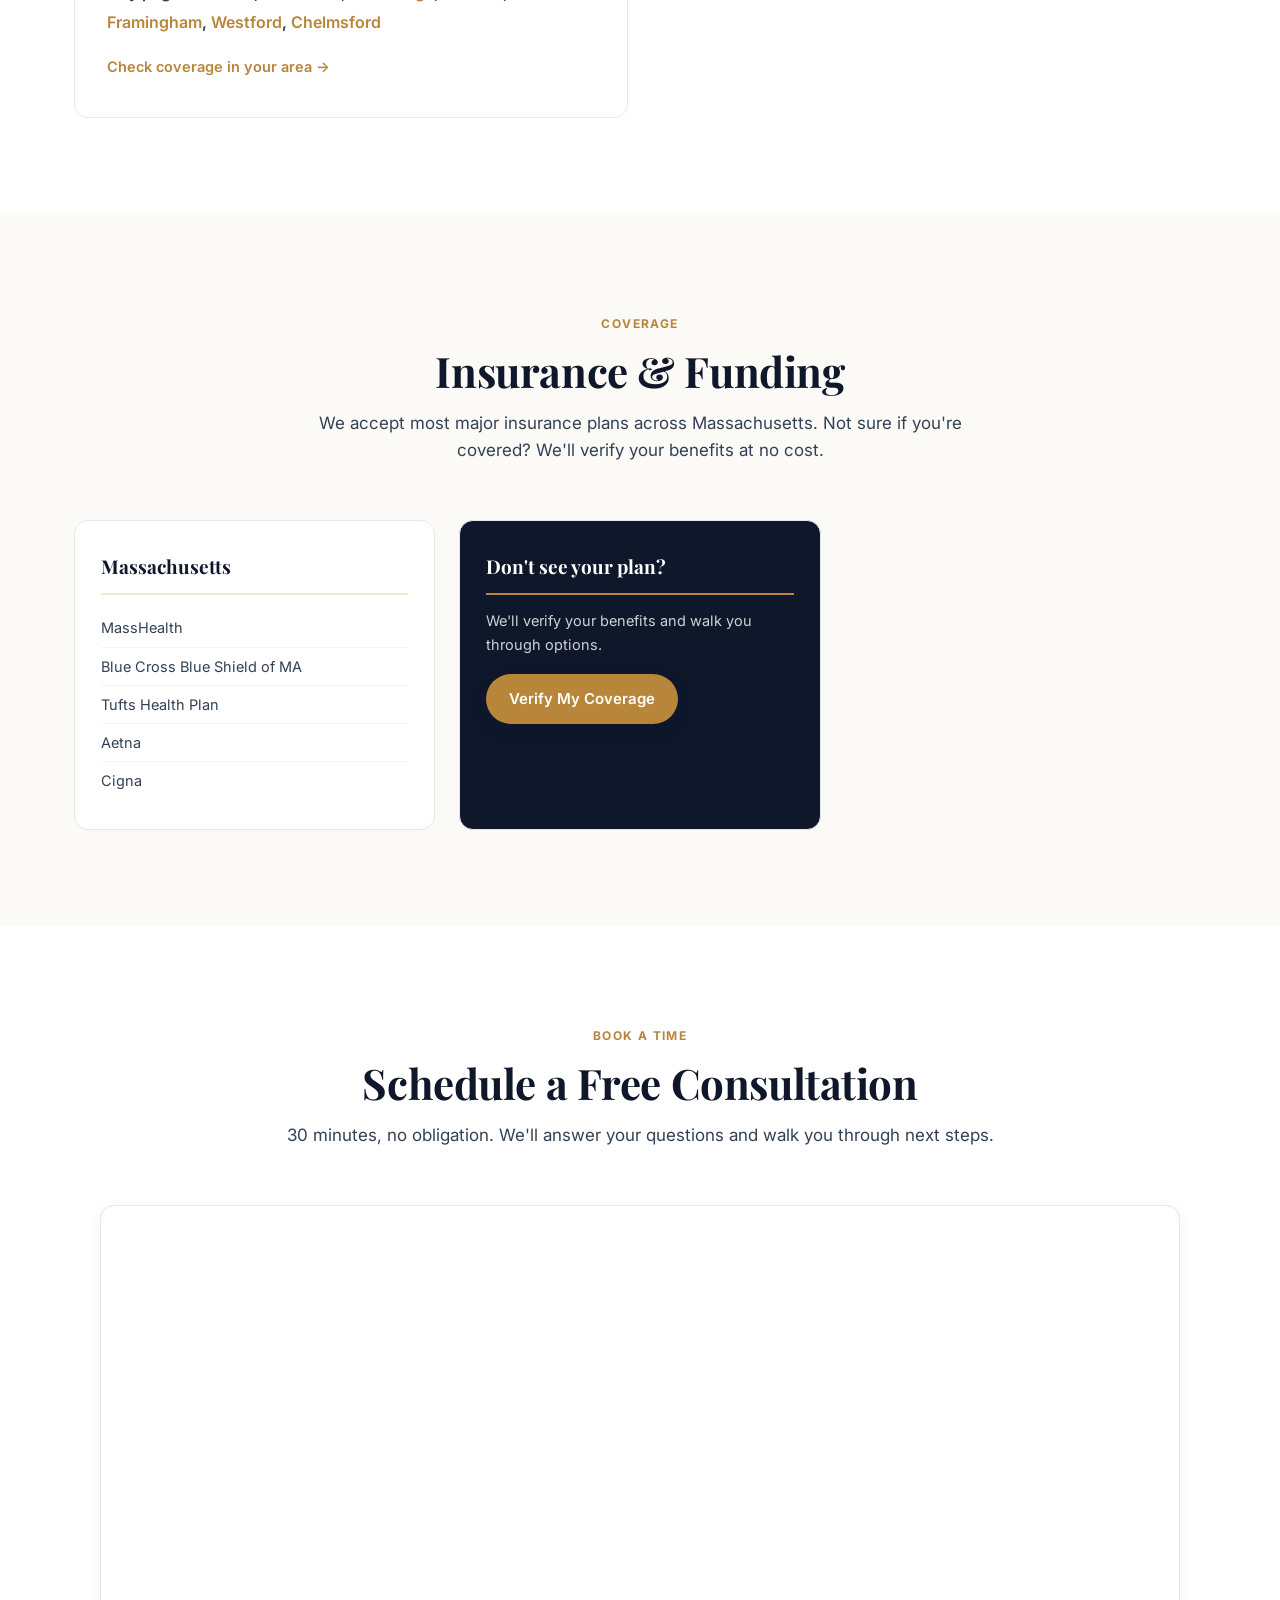
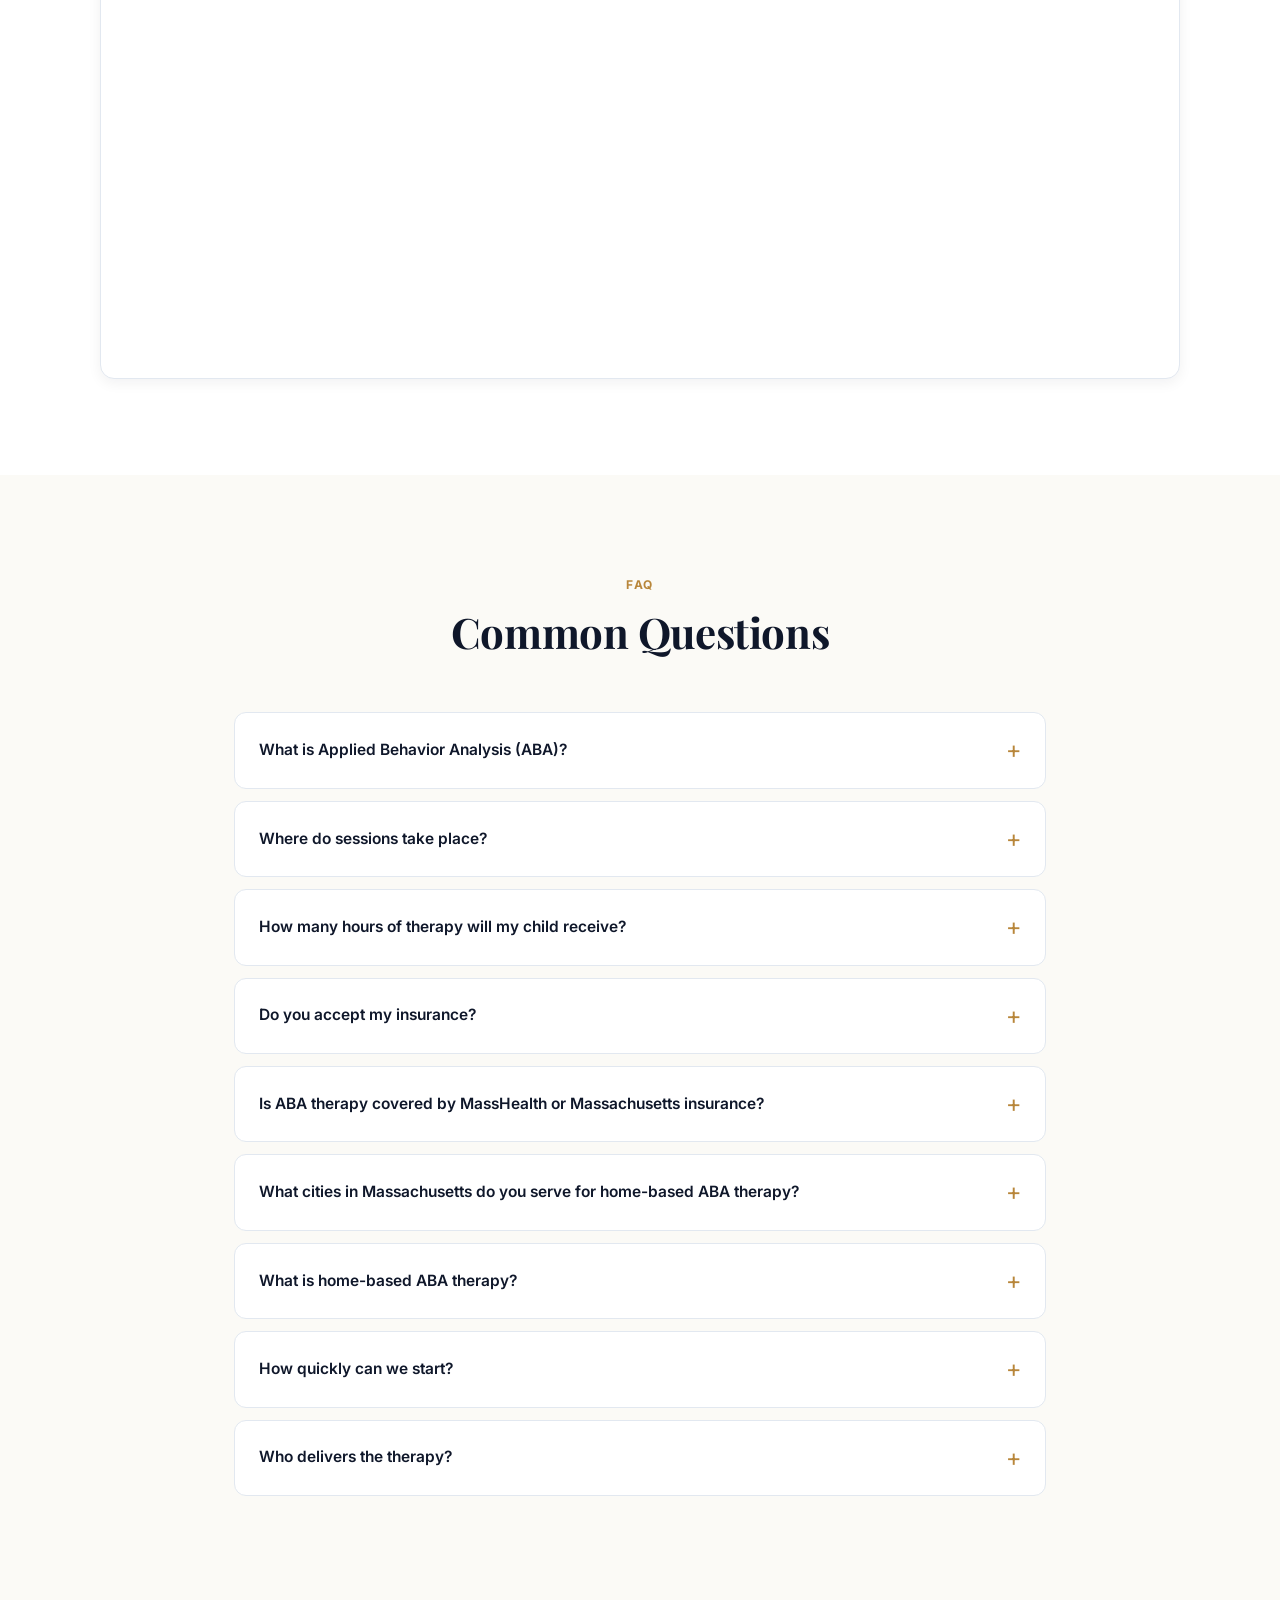
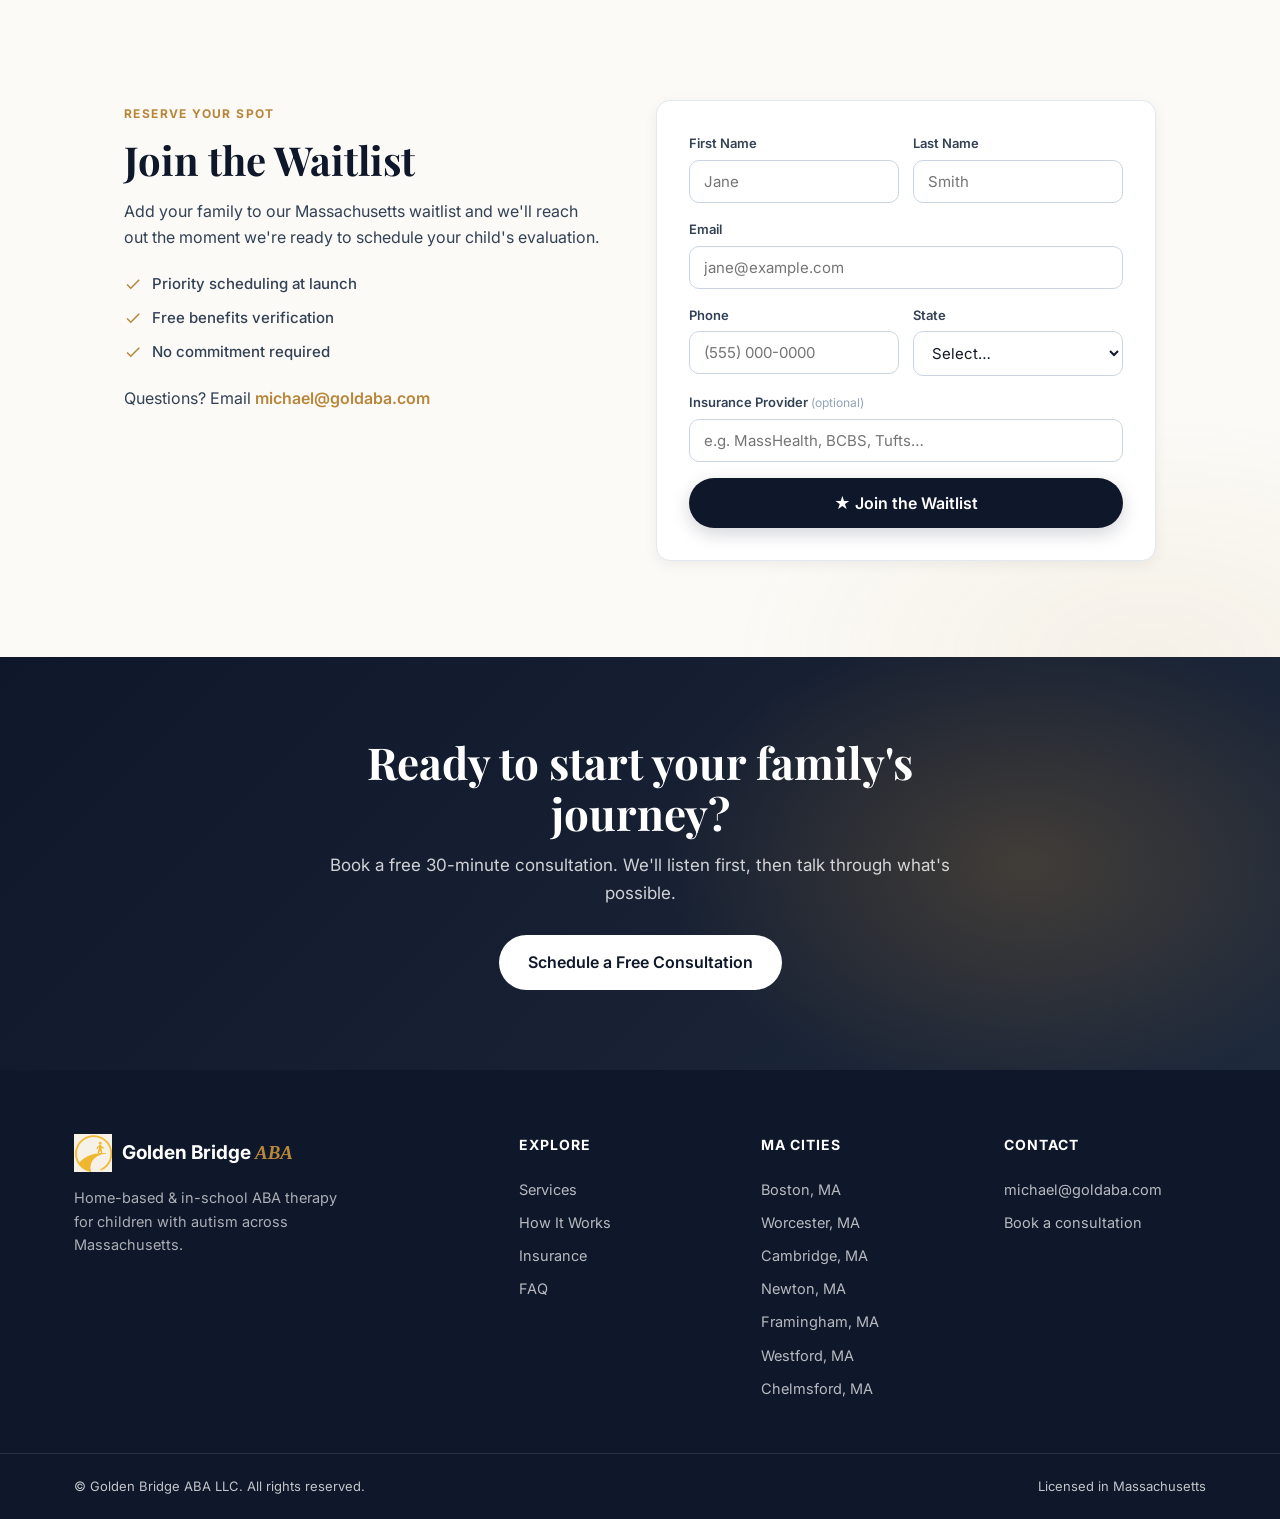
==== commit 8cafda32: "Remove New Mexico and Careers from production site Massachusetts-only positioning: - Removed NM serv" ====
--- a/index.html
+++ b/index.html
@@ -42,21 +42,14 @@
           "url": "https://goldaba.com/og-image.png"
         },
         "email": "michael@goldaba.com",
-        "description": "Golden Bridge ABA provides home-based and in-school Applied Behavior Analysis (ABA) therapy for children with autism across Massachusetts and New Mexico, supervised by Board Certified Behavior Analysts (BCBAs).",
+        "description": "Golden Bridge ABA provides home-based and in-school Applied Behavior Analysis (ABA) therapy for children with autism across Massachusetts, supervised by Board Certified Behavior Analysts (BCBAs).",
         "medicalSpecialty": "Behavioral Health",
         "priceRange": "Insurance Accepted",
-        "areaServed": [
-          {
-            "@type": "State",
-            "name": "Massachusetts",
-            "sameAs": "https://www.wikidata.org/wiki/Q771"
-          },
-          {
-            "@type": "State",
-            "name": "New Mexico",
-            "sameAs": "https://www.wikidata.org/wiki/Q1522"
-          }
-        ],
+        "areaServed": {
+          "@type": "State",
+          "name": "Massachusetts",
+          "sameAs": "https://www.wikidata.org/wiki/Q771"
+        },
         "hasOfferCatalog": {
           "@type": "OfferCatalog",
           "name": "ABA Therapy Services",
@@ -66,9 +59,9 @@
               "itemOffered": {
                 "@type": "Service",
                 "name": "Home-Based ABA Therapy",
-                "description": "One-on-one home-based ABA therapy delivered in the child's home environment, designed to fit naturally into family routines. Serving Massachusetts and New Mexico.",
+                "description": "One-on-one home-based ABA therapy delivered in the child's home environment, designed to fit naturally into family routines. Serving Massachusetts.",
                 "serviceType": "Applied Behavior Analysis",
-                "areaServed": ["Massachusetts", "New Mexico"]
+                "areaServed": "Massachusetts"
               }
             },
             {
@@ -76,9 +69,9 @@
               "itemOffered": {
                 "@type": "Service",
                 "name": "In-School ABA Therapy",
-                "description": "School-based ABA therapy with IEP-aligned goals, supporting students with autism in Massachusetts and New Mexico classrooms.",
+                "description": "School-based ABA therapy with IEP-aligned goals, supporting students with autism in Massachusetts classrooms.",
                 "serviceType": "Applied Behavior Analysis",
-                "areaServed": ["Massachusetts", "New Mexico"]
+                "areaServed": "Massachusetts"
               }
             },
             {
@@ -88,7 +81,7 @@
                 "name": "Parent Training",
                 "description": "BCBA-led parent coaching, home-program design, and behavior support plans for families of children with autism.",
                 "serviceType": "Applied Behavior Analysis",
-                "areaServed": ["Massachusetts", "New Mexico"]
+                "areaServed": "Massachusetts"
               }
             }
           ]
@@ -110,7 +103,7 @@
             "name": "Where do ABA therapy sessions take place?",
             "acceptedAnswer": {
               "@type": "Answer",
-              "text": "We deliver therapy in your home and at your child's school across Massachusetts and New Mexico. Sessions are designed to fit naturally into the environments where your child already spends time."
+              "text": "We deliver therapy in your home and at your child's school across Massachusetts. Sessions are designed to fit naturally into the environments where your child already spends time."
             }
           },
           {
@@ -126,7 +119,7 @@
             "name": "Do you accept MassHealth or other Massachusetts insurance plans?",
             "acceptedAnswer": {
               "@type": "Answer",
-              "text": "Yes. In Massachusetts we are in-network with MassHealth, Blue Cross Blue Shield of MA, Tufts Health Plan, Aetna, and Cigna. In New Mexico we accept New Mexico Medicaid, Blue Cross Blue Shield of NM, Molina Healthcare, UnitedHealthcare, and Presbyterian. We will verify your benefits at no cost."
+              "text": "Yes. We are in-network with MassHealth, Blue Cross Blue Shield of MA, Tufts Health Plan, Aetna, and Cigna. We will verify your benefits at no cost."
             }
           },
           {
@@ -172,7 +165,7 @@
 <!-- ANNOUNCEMENT BAR -->
 <div class="announce">
   <div class="container announce-inner">
-    <span>Now accepting waitlist signups in Massachusetts &amp; New Mexico</span>
+    <span>Now accepting waitlist signups in Massachusetts</span>
     <a href="#schedule">Book a free consultation →</a>
   </div>
 </div>
@@ -187,7 +180,6 @@
     <nav class="nav" id="nav">
       <a href="#services">Services</a>
       <a href="#how">How It Works</a>
-      <a href="careers.html">Careers</a>
       <a href="#insurance">Insurance</a>
       <a href="#waitlist">Waitlist</a>
       <a href="#faq">FAQ</a>
@@ -201,9 +193,9 @@
 <section class="hero" id="home">
   <div class="container hero-grid">
     <div class="hero-copy">
-      <div class="eyebrow">Applied Behavior Analysis Therapy · Massachusetts &amp; New Mexico</div>
+      <div class="eyebrow">Applied Behavior Analysis Therapy · Massachusetts</div>
       <h1>Home-Based ABA Therapy in Massachusetts</h1>
-      <p class="lead">Golden Bridge ABA provides home-based ABA therapy services for children with autism across Massachusetts and New Mexico — one-on-one, BCBA-designed programs delivered in your home, at your child's school, and out in the community.</p>
+      <p class="lead">Golden Bridge ABA provides home-based ABA therapy services for children with autism across Massachusetts — one-on-one, BCBA-designed programs delivered in your home, at your child's school, and out in the community.</p>
       <div class="hero-actions">
         <a href="#schedule" class="btn btn-primary btn-lg">Request a Free Consultation</a>
         <a href="#how" class="btn btn-ghost btn-lg">How It Works →</a>
@@ -218,7 +210,7 @@
       <div class="hero-photo">
         <img src="https://images.unsplash.com/photo-1607453998774-d533f65dac99?w=900&q=80&auto=format&fit=crop" alt="Therapist working one-on-one with a child during an ABA session" loading="lazy">
         <div class="hero-photo-stats">
-          <div class="hero-stat"><span class="num">2</span><span class="lbl">States Served</span></div>
+          <div class="hero-stat"><span class="num">1</span><span class="lbl">State Served</span></div>
           <div class="hero-stat"><span class="num">2</span><span class="lbl">Service Settings</span></div>
           <div class="hero-stat"><span class="num">10+</span><span class="lbl">Insurances</span></div>
         </div>
@@ -239,11 +231,6 @@
       <div class="ins-pill">Tufts Health Plan</div>
       <div class="ins-pill">Aetna</div>
       <div class="ins-pill">Cigna</div>
-      <div class="ins-pill">New Mexico Medicaid</div>
-      <div class="ins-pill">BCBS New Mexico</div>
-      <div class="ins-pill">Molina Healthcare</div>
-      <div class="ins-pill">UnitedHealthcare</div>
-      <div class="ins-pill">Presbyterian</div>
     </div>
   </div>
 </section>
@@ -387,7 +374,7 @@
   <div class="container">
     <div class="section-head">
       <div class="eyebrow">Where We Serve</div>
-      <h2>Home-Based ABA Therapy Service Areas: Massachusetts &amp; New Mexico</h2>
+      <h2>Home-Based ABA Therapy Service Areas in Massachusetts</h2>
     </div>
     <div class="loc-grid">
       <div class="loc-card">
@@ -405,12 +392,6 @@
         </p>
         <a href="#schedule" class="link-arrow">Check coverage in your area →</a>
       </div>
-      <div class="loc-card">
-        <div class="loc-tag">New Mexico</div>
-        <h3>Statewide service</h3>
-        <p>Serving families from Albuquerque to Santa Fe and beyond — meeting children where they are.</p>
-        <a href="#schedule" class="link-arrow">Check coverage in your area →</a>
-      </div>
     </div>
   </div>
 </section>
@@ -421,7 +402,7 @@
     <div class="section-head">
       <div class="eyebrow">Coverage</div>
       <h2>Insurance &amp; Funding</h2>
-      <p>We accept most major insurance plans across both states. Not sure if you're covered? We'll verify your benefits at no cost.</p>
+      <p>We accept most major insurance plans across Massachusetts. Not sure if you're covered? We'll verify your benefits at no cost.</p>
     </div>
     <div class="ins-grid">
       <div class="ins-col">
@@ -434,16 +415,6 @@
           <li>Cigna</li>
         </ul>
       </div>
-      <div class="ins-col">
-        <h4>New Mexico</h4>
-        <ul>
-          <li>New Mexico Medicaid</li>
-          <li>Blue Cross Blue Shield of NM</li>
-          <li>Molina Healthcare</li>
-          <li>UnitedHealthcare</li>
-          <li>Presbyterian Health Plan</li>
-        </ul>
-      </div>
       <div class="ins-cta">
         <h4>Don't see your plan?</h4>
         <p>We'll verify your benefits and walk you through options.</p>
@@ -489,7 +460,7 @@
       </details>
       <details>
         <summary>Do you accept my insurance?</summary>
-        <p>We're in-network with most major plans in Massachusetts and New Mexico, including Medicaid programs (MassHealth in MA). Submit a request and we'll verify your benefits at no cost.</p>
+        <p>We're in-network with most major plans in Massachusetts, including MassHealth. Submit a request and we'll verify your benefits at no cost.</p>
       </details>
       <details>
         <summary>Is ABA therapy covered by MassHealth or Massachusetts insurance?</summary>
@@ -521,7 +492,7 @@
     <div class="waitlist-info">
       <div class="eyebrow">Reserve Your Spot</div>
       <h2>Join the Waitlist</h2>
-      <p>We're preparing to launch services in Massachusetts and New Mexico. Add your family to our waitlist and we'll reach out the moment we're ready to schedule your child's evaluation.</p>
+      <p>Add your family to our Massachusetts waitlist and we'll reach out the moment we're ready to schedule your child's evaluation.</p>
       <ul class="waitlist-perks">
         <li><svg viewBox="0 0 24 24" class="ic"><path d="M9 16.2 4.8 12l-1.4 1.4L9 19 21 7l-1.4-1.4z"/></svg> Priority scheduling at launch</li>
         <li><svg viewBox="0 0 24 24" class="ic"><path d="M9 16.2 4.8 12l-1.4 1.4L9 19 21 7l-1.4-1.4z"/></svg> Free benefits verification</li>
@@ -554,13 +525,12 @@
           <select id="wl-state" required>
             <option value="">Select…</option>
             <option>Massachusetts</option>
-            <option>New Mexico</option>
           </select>
         </div>
       </div>
       <div class="form-field">
         <label for="wl-insurance">Insurance Provider <span class="opt">(optional)</span></label>
-        <input type="text" id="wl-insurance" placeholder="e.g. MassHealth, BCBS, Molina…">
+        <input type="text" id="wl-insurance" placeholder="e.g. MassHealth, BCBS, Tufts…">
       </div>
       <button type="button" id="wlSubmitBtn" class="btn btn-primary btn-lg btn-full" onclick="submitWaitlist()">★ Join the Waitlist</button>
     </div>
@@ -589,13 +559,12 @@
         <img src="logo-icon.png" alt="" class="brand-logo">
         <span class="brand-name">Golden Bridge <em>ABA</em></span>
       </div>
-      <p class="ftr-tag">Home-based &amp; in-school ABA therapy for children with autism across Massachusetts &amp; New Mexico.</p>
+      <p class="ftr-tag">Home-based &amp; in-school ABA therapy for children with autism across Massachusetts.</p>
     </div>
     <div>
       <h5>Explore</h5>
       <a href="#services">Services</a>
       <a href="#how">How It Works</a>
-      <a href="careers.html">Careers</a>
       <a href="#insurance">Insurance</a>
       <a href="#faq">FAQ</a>
     </div>
@@ -608,7 +577,6 @@
       <a href="aba-therapy-framingham-ma.html">Framingham, MA</a>
       <a href="aba-therapy-westford-ma.html">Westford, MA</a>
       <a href="aba-therapy-chelmsford-ma.html">Chelmsford, MA</a>
-      <a href="careers.html">Careers</a>
     </div>
     <div>
       <h5>Contact</h5>
@@ -619,7 +587,7 @@
   <div class="ftr-bottom">
     <div class="container">
       <span>© Golden Bridge ABA LLC. All rights reserved.</span>
-      <span>Licensed in New Mexico &amp; Massachusetts</span>
+      <span>Licensed in Massachusetts</span>
     </div>
   </div>
 </footer>
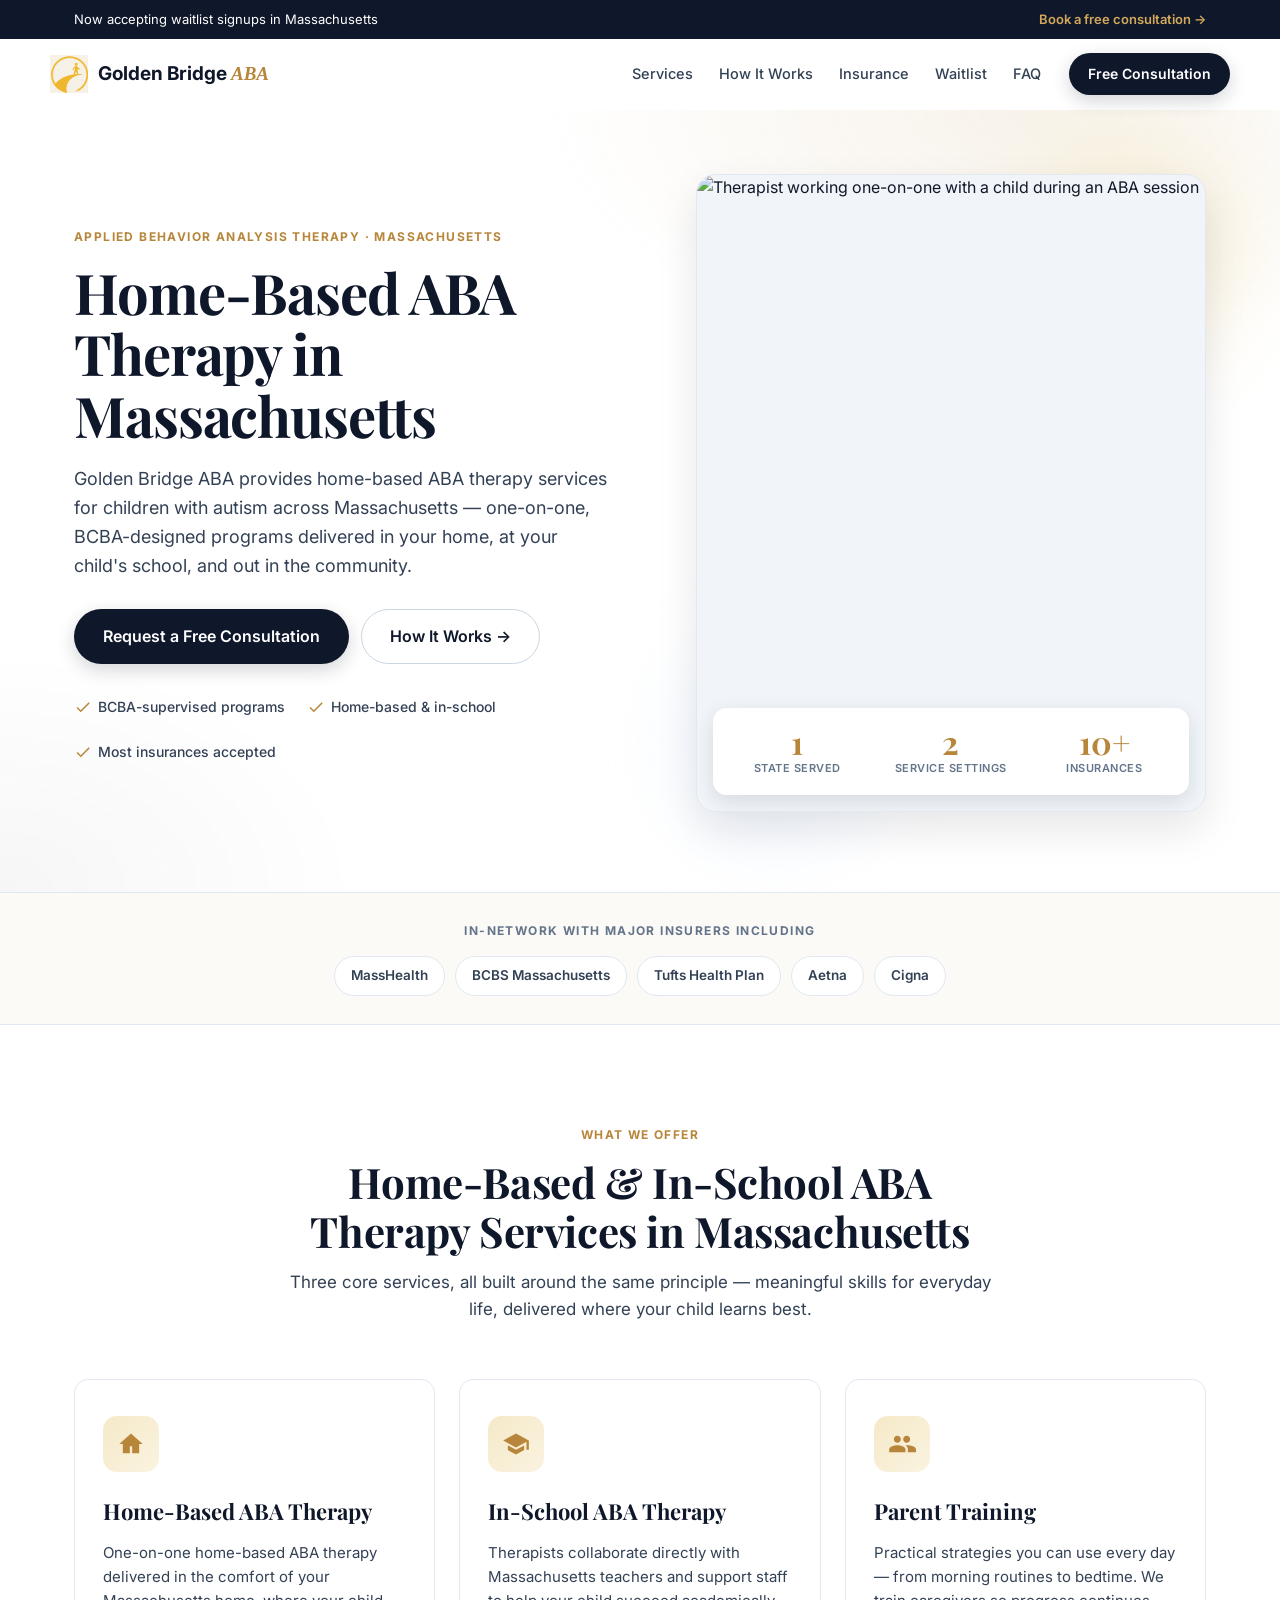
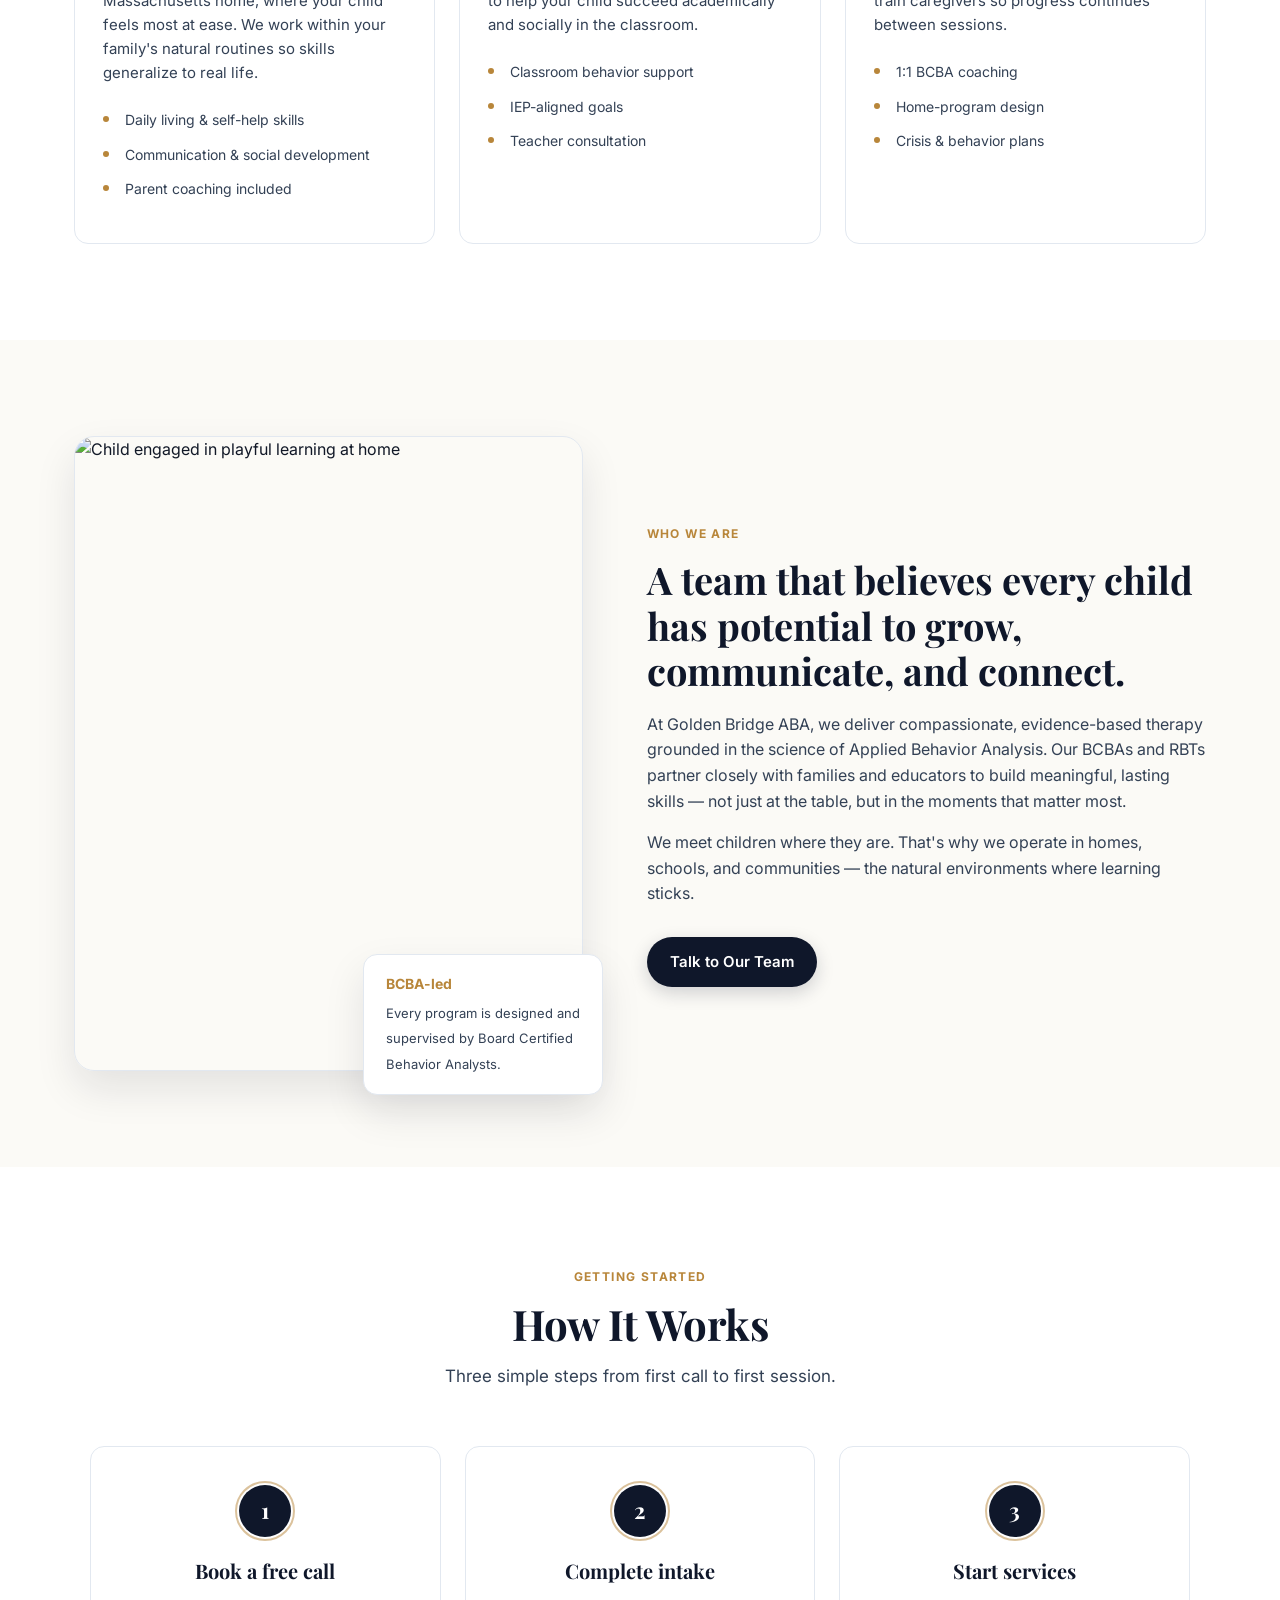
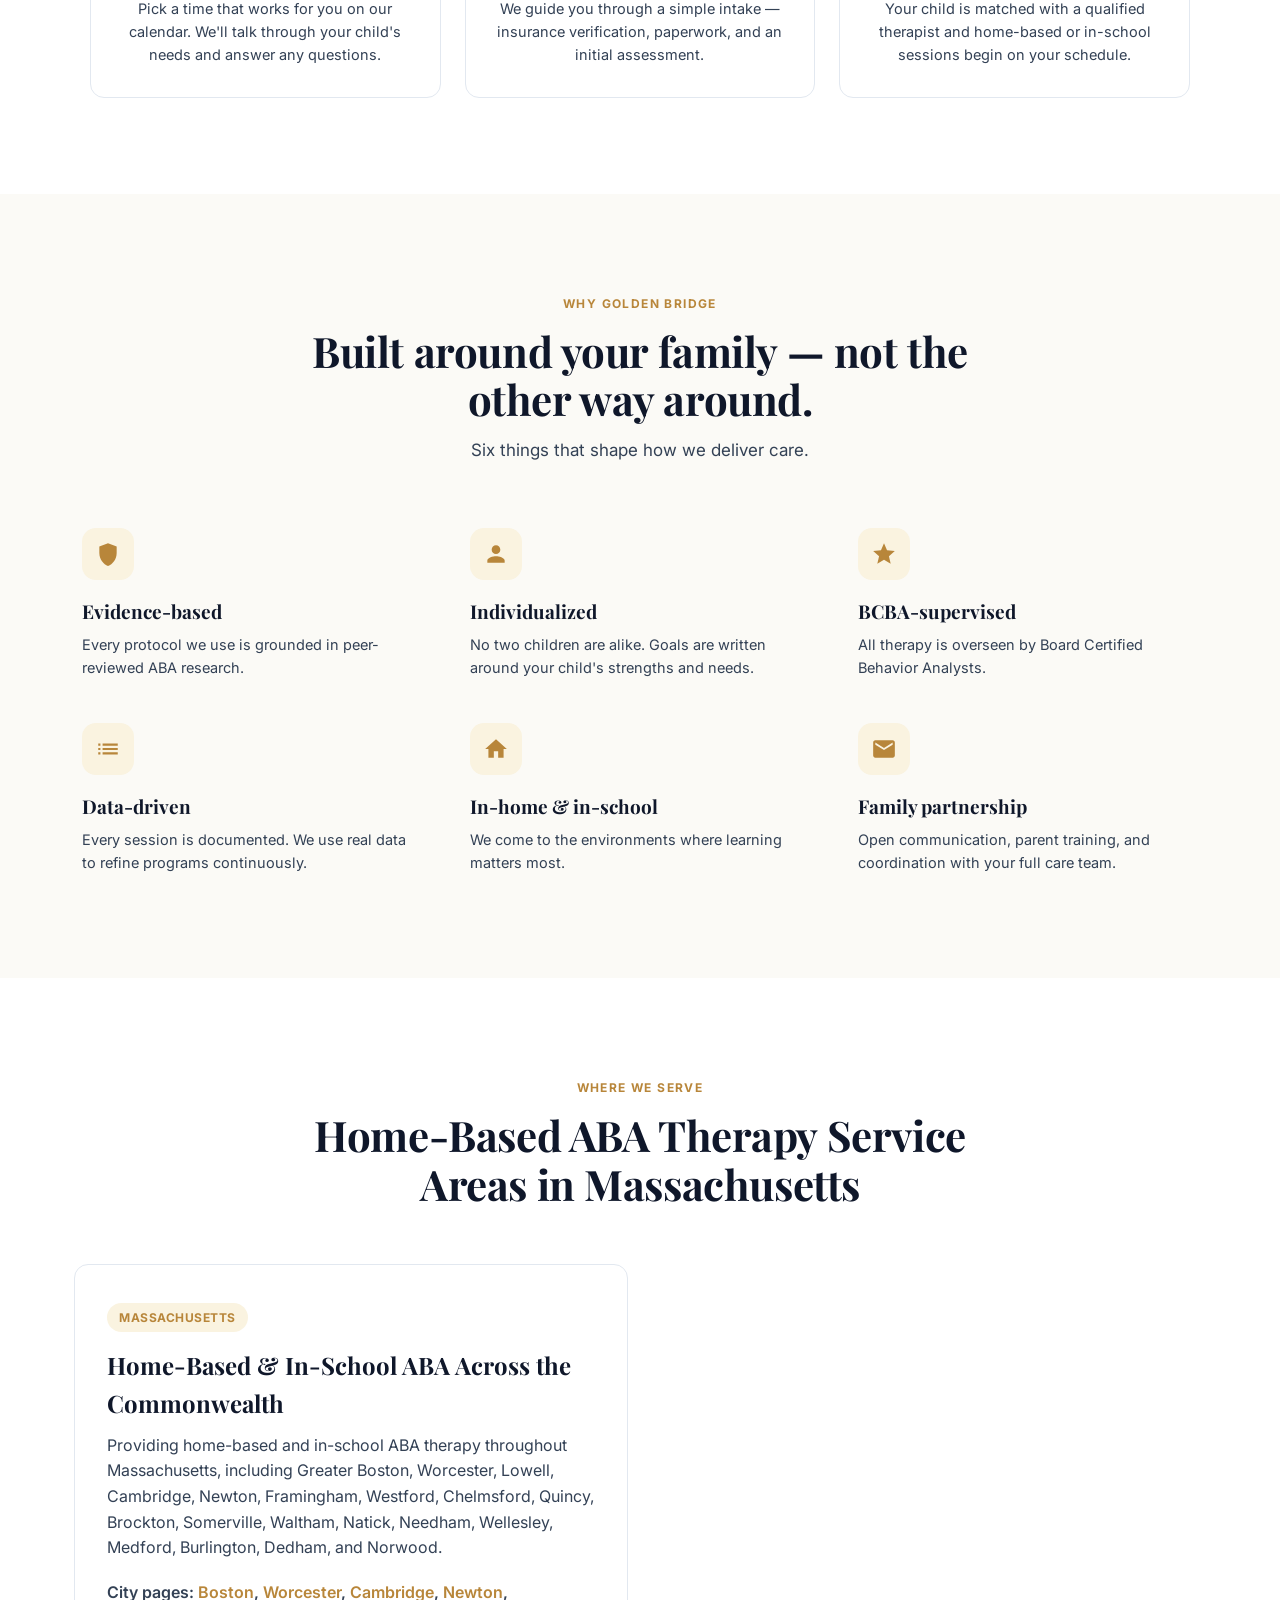
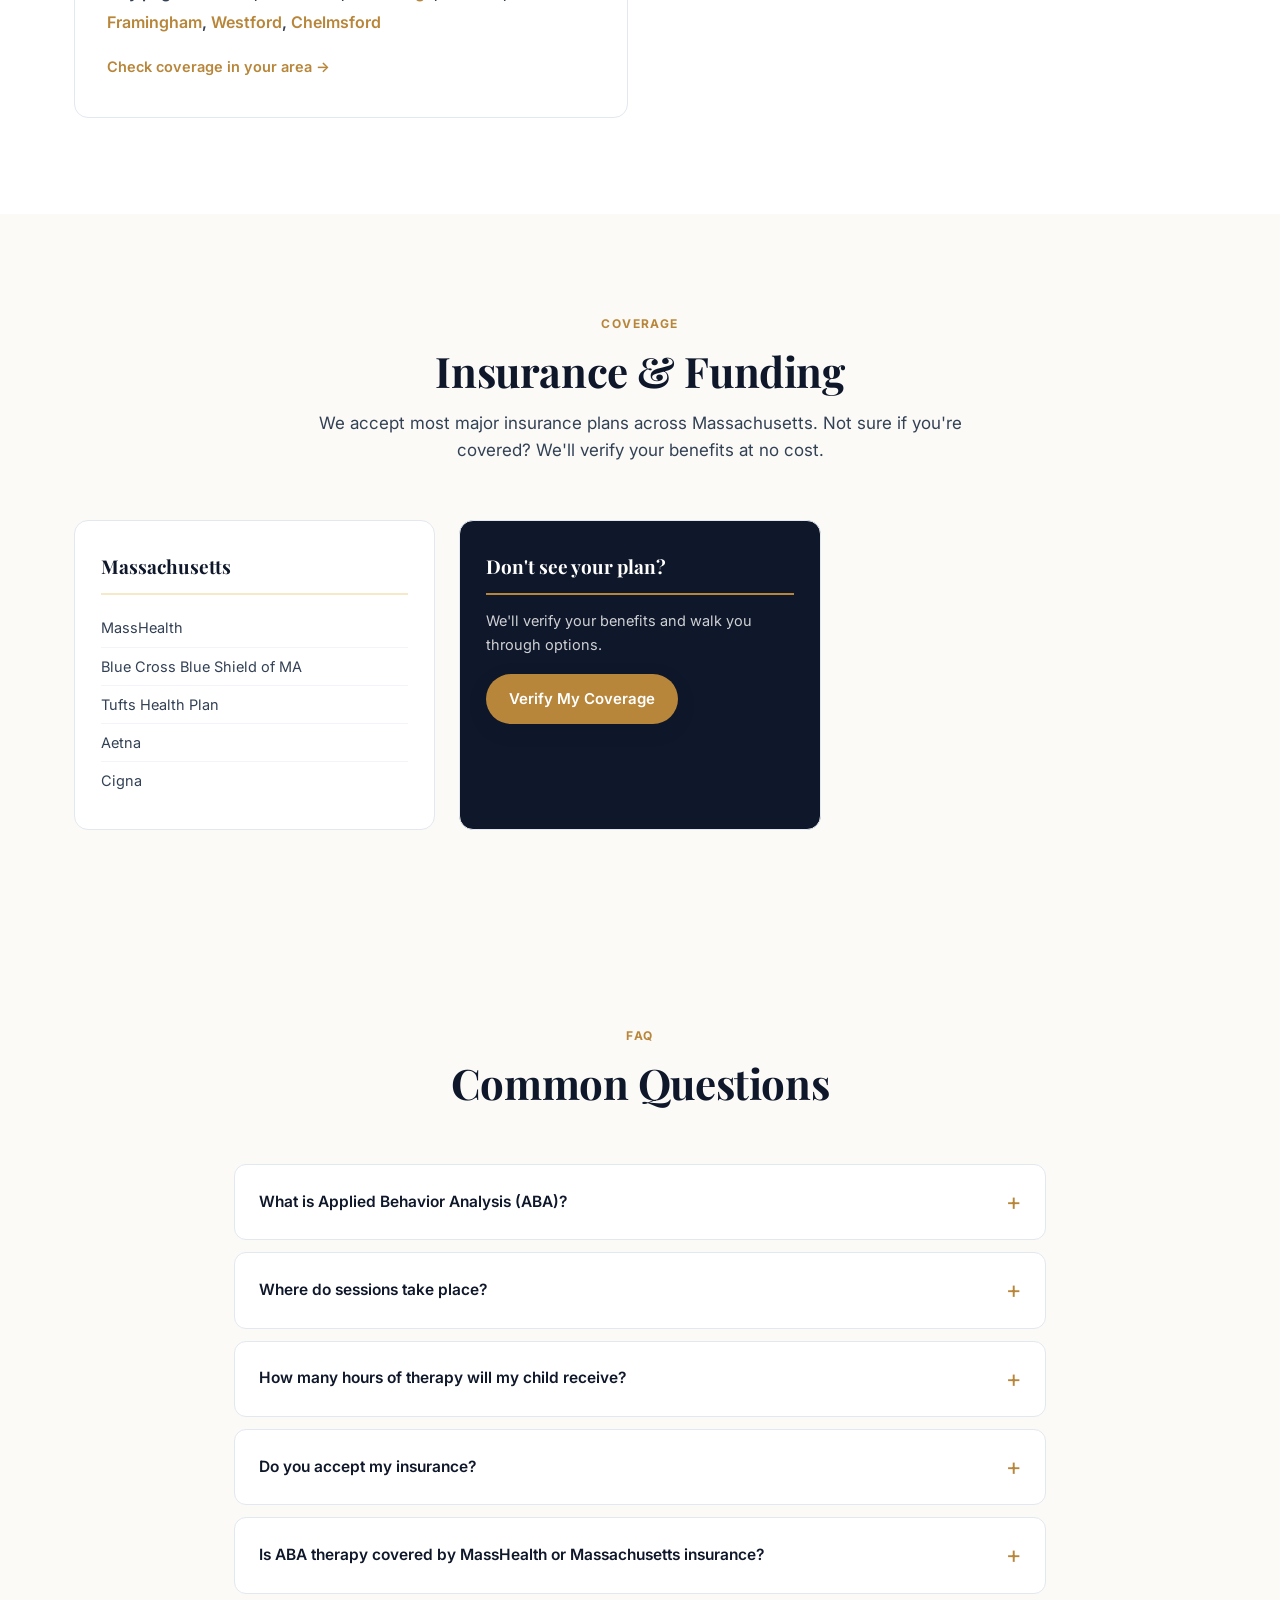
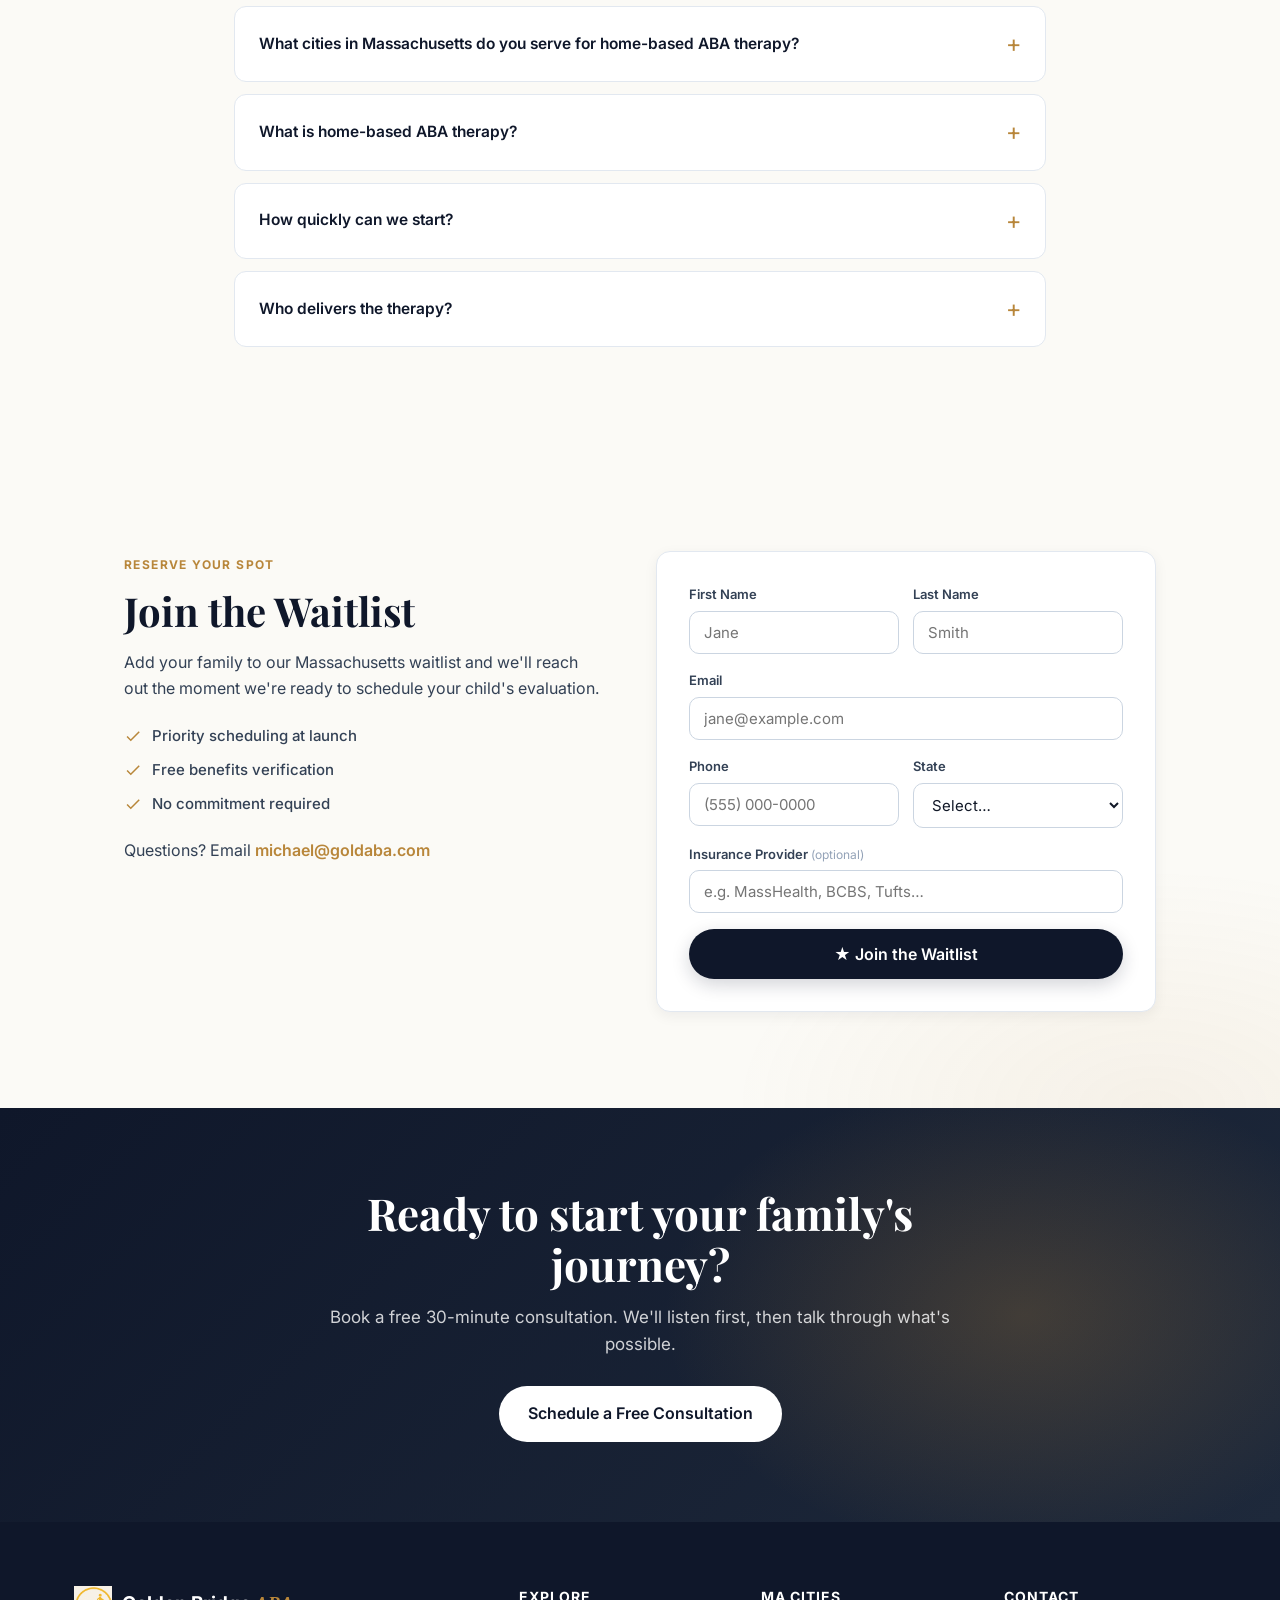
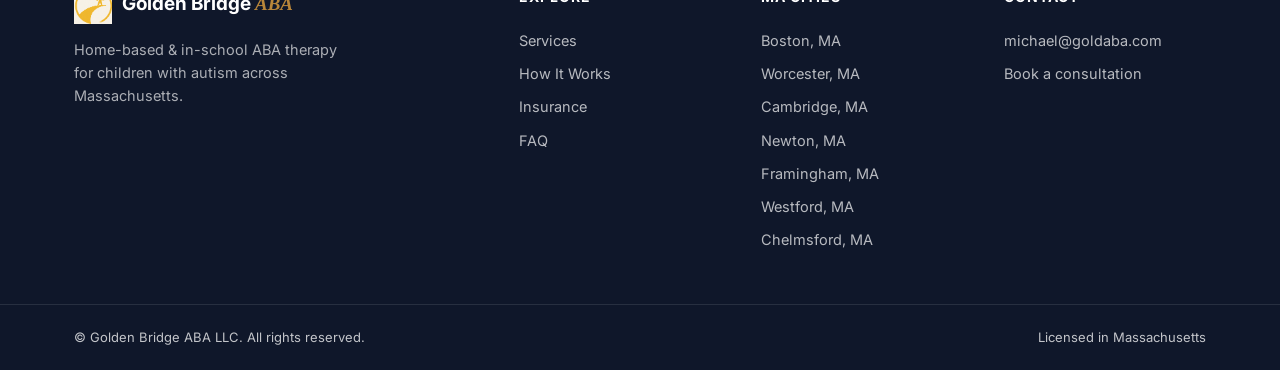
==== commit e9c8421c: "Remove Calendly scheduling section from the site Drop the inline Calendly booking widget and its scr" ====
--- a/index.html
+++ b/index.html
@@ -166,7 +166,7 @@
 <div class="announce">
   <div class="container announce-inner">
     <span>Now accepting waitlist signups in Massachusetts</span>
-    <a href="#schedule">Book a free consultation →</a>
+    <a href="#waitlist">Book a free consultation →</a>
   </div>
 </div>
 
@@ -184,7 +184,7 @@
       <a href="#waitlist">Waitlist</a>
       <a href="#faq">FAQ</a>
     </nav>
-    <a href="#schedule" class="btn btn-primary btn-sm">Free Consultation</a>
+    <a href="#waitlist" class="btn btn-primary btn-sm">Free Consultation</a>
     <button class="hamburger" id="hamburger" aria-label="Menu"><span></span><span></span><span></span></button>
   </div>
 </header>
@@ -197,7 +197,7 @@
       <h1>Home-Based ABA Therapy in Massachusetts</h1>
       <p class="lead">Golden Bridge ABA provides home-based ABA therapy services for children with autism across Massachusetts — one-on-one, BCBA-designed programs delivered in your home, at your child's school, and out in the community.</p>
       <div class="hero-actions">
-        <a href="#schedule" class="btn btn-primary btn-lg">Request a Free Consultation</a>
+        <a href="#waitlist" class="btn btn-primary btn-lg">Request a Free Consultation</a>
         <a href="#how" class="btn btn-ghost btn-lg">How It Works →</a>
       </div>
       <ul class="hero-trust">
@@ -293,7 +293,7 @@
       <h2>A team that believes every child has potential to grow, communicate, and connect.</h2>
       <p>At Golden Bridge ABA, we deliver compassionate, evidence-based therapy grounded in the science of Applied Behavior Analysis. Our BCBAs and RBTs partner closely with families and educators to build meaningful, lasting skills — not just at the table, but in the moments that matter most.</p>
       <p>We meet children where they are. That's why we operate in homes, schools, and communities — the natural environments where learning sticks.</p>
-      <a href="#schedule" class="btn btn-primary">Talk to Our Team</a>
+      <a href="#waitlist" class="btn btn-primary">Talk to Our Team</a>
     </div>
   </div>
 </section>
@@ -390,7 +390,7 @@
           <a href="aba-therapy-westford-ma.html" style="color:var(--gold);white-space:nowrap;">Westford</a>,
           <a href="aba-therapy-chelmsford-ma.html" style="color:var(--gold);white-space:nowrap;">Chelmsford</a>
         </p>
-        <a href="#schedule" class="link-arrow">Check coverage in your area →</a>
+        <a href="#waitlist" class="link-arrow">Check coverage in your area →</a>
       </div>
     </div>
   </div>
@@ -418,22 +418,8 @@
       <div class="ins-cta">
         <h4>Don't see your plan?</h4>
         <p>We'll verify your benefits and walk you through options.</p>
-        <a href="#schedule" class="btn btn-primary">Verify My Coverage</a>
-      </div>
-    </div>
-  </div>
-</section>
-
-<!-- SCHEDULE / CALENDLY -->
-<section class="section" id="schedule">
-  <div class="container">
-    <div class="section-head">
-      <div class="eyebrow">Book a Time</div>
-      <h2>Schedule a Free Consultation</h2>
-      <p>30 minutes, no obligation. We'll answer your questions and walk you through next steps.</p>
-    </div>
-    <div class="cal-wrap">
-      <div class="calendly-inline-widget" data-url="https://calendly.com/michael-goldaba/30min?hide_gdpr_banner=1&primary_color=b8863a" style="min-width:320px;height:760px;"></div>
+        <a href="#waitlist" class="btn btn-primary">Verify My Coverage</a>
+      </div>
     </div>
   </div>
 </section>
@@ -547,7 +533,7 @@
   <div class="container cta-inner">
     <h2>Ready to start your family's journey?</h2>
     <p>Book a free 30-minute consultation. We'll listen first, then talk through what's possible.</p>
-    <a href="#schedule" class="btn btn-light btn-lg">Schedule a Free Consultation</a>
+    <a href="#waitlist" class="btn btn-light btn-lg">Schedule a Free Consultation</a>
   </div>
 </section>
 
@@ -581,7 +567,7 @@
     <div>
       <h5>Contact</h5>
       <a href="mailto:michael@goldaba.com">michael@goldaba.com</a>
-      <a href="#schedule">Book a consultation</a>
+      <a href="#waitlist">Book a consultation</a>
     </div>
   </div>
   <div class="ftr-bottom">
@@ -592,9 +578,6 @@
   </div>
 </footer>
 
-<!-- Calendly -->
-<link rel="stylesheet" href="https://assets.calendly.com/assets/external/widget.css">
-<script src="https://assets.calendly.com/assets/external/widget.js" async></script>
 <script src="script.js"></script>
 
 </body>
--- a/preview.css
+++ b/preview.css
@@ -350,14 +350,6 @@
 .ins-cta .btn-primary { background: var(--gold); color: #fff; }
 .ins-cta .btn-primary:hover { background: #fff; color: var(--navy); }
 
-/* ── Calendly wrap ─────────────────────────────────────── */
-.cal-wrap {
-  max-width: 1080px; margin: 0 auto;
-  background: #fff; border: 1px solid var(--gray-200);
-  border-radius: var(--radius); box-shadow: var(--shadow-md);
-  overflow: hidden; padding: 6px;
-}
-
 /* ── FAQ ───────────────────────────────────────────────── */
 .faq-wrap { max-width: 860px; margin: 0 auto; }
 .faq details {
@@ -555,6 +547,4 @@
   .ftr-tag { max-width: none; }
   .ftr-bottom .container { flex-direction: column; text-align: center; }
 
-  .cal-wrap { padding: 4px; border-radius: 12px; }
-  .calendly-inline-widget { min-width: 0 !important; }
-}
+}
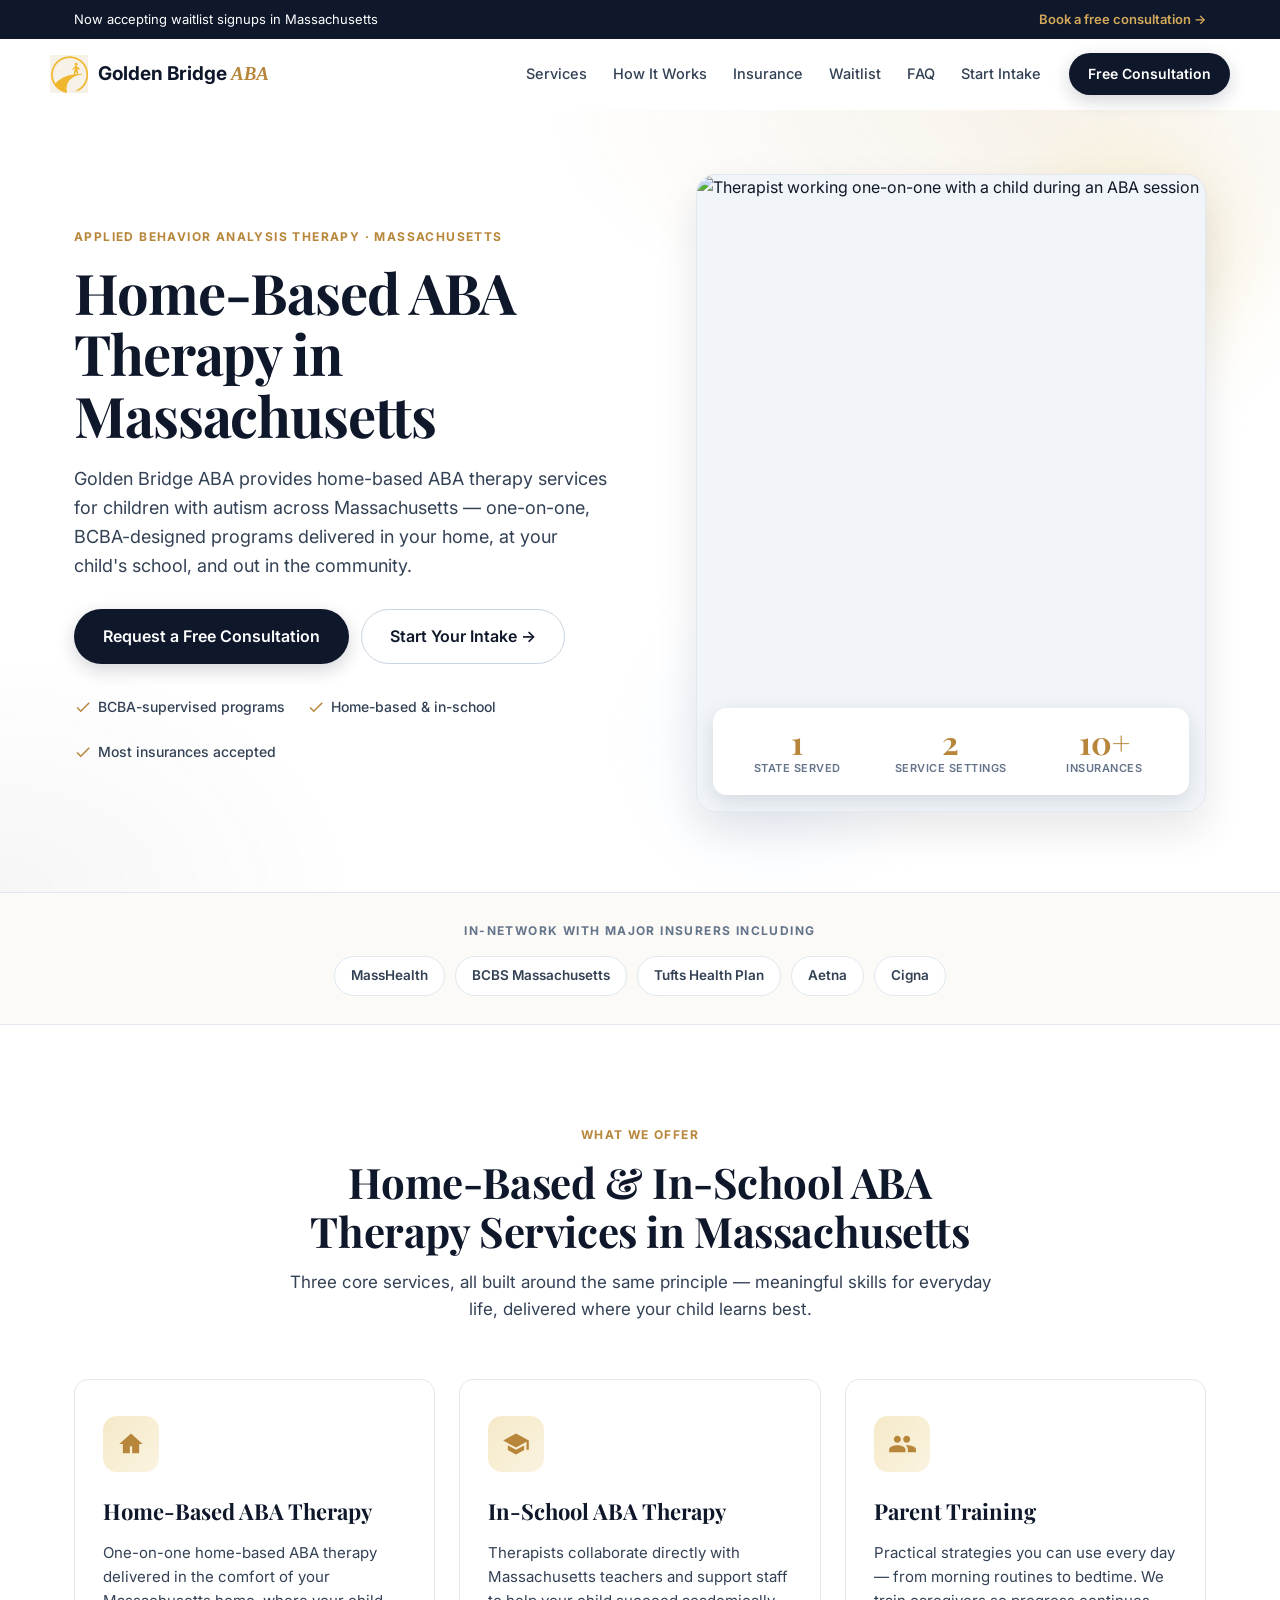
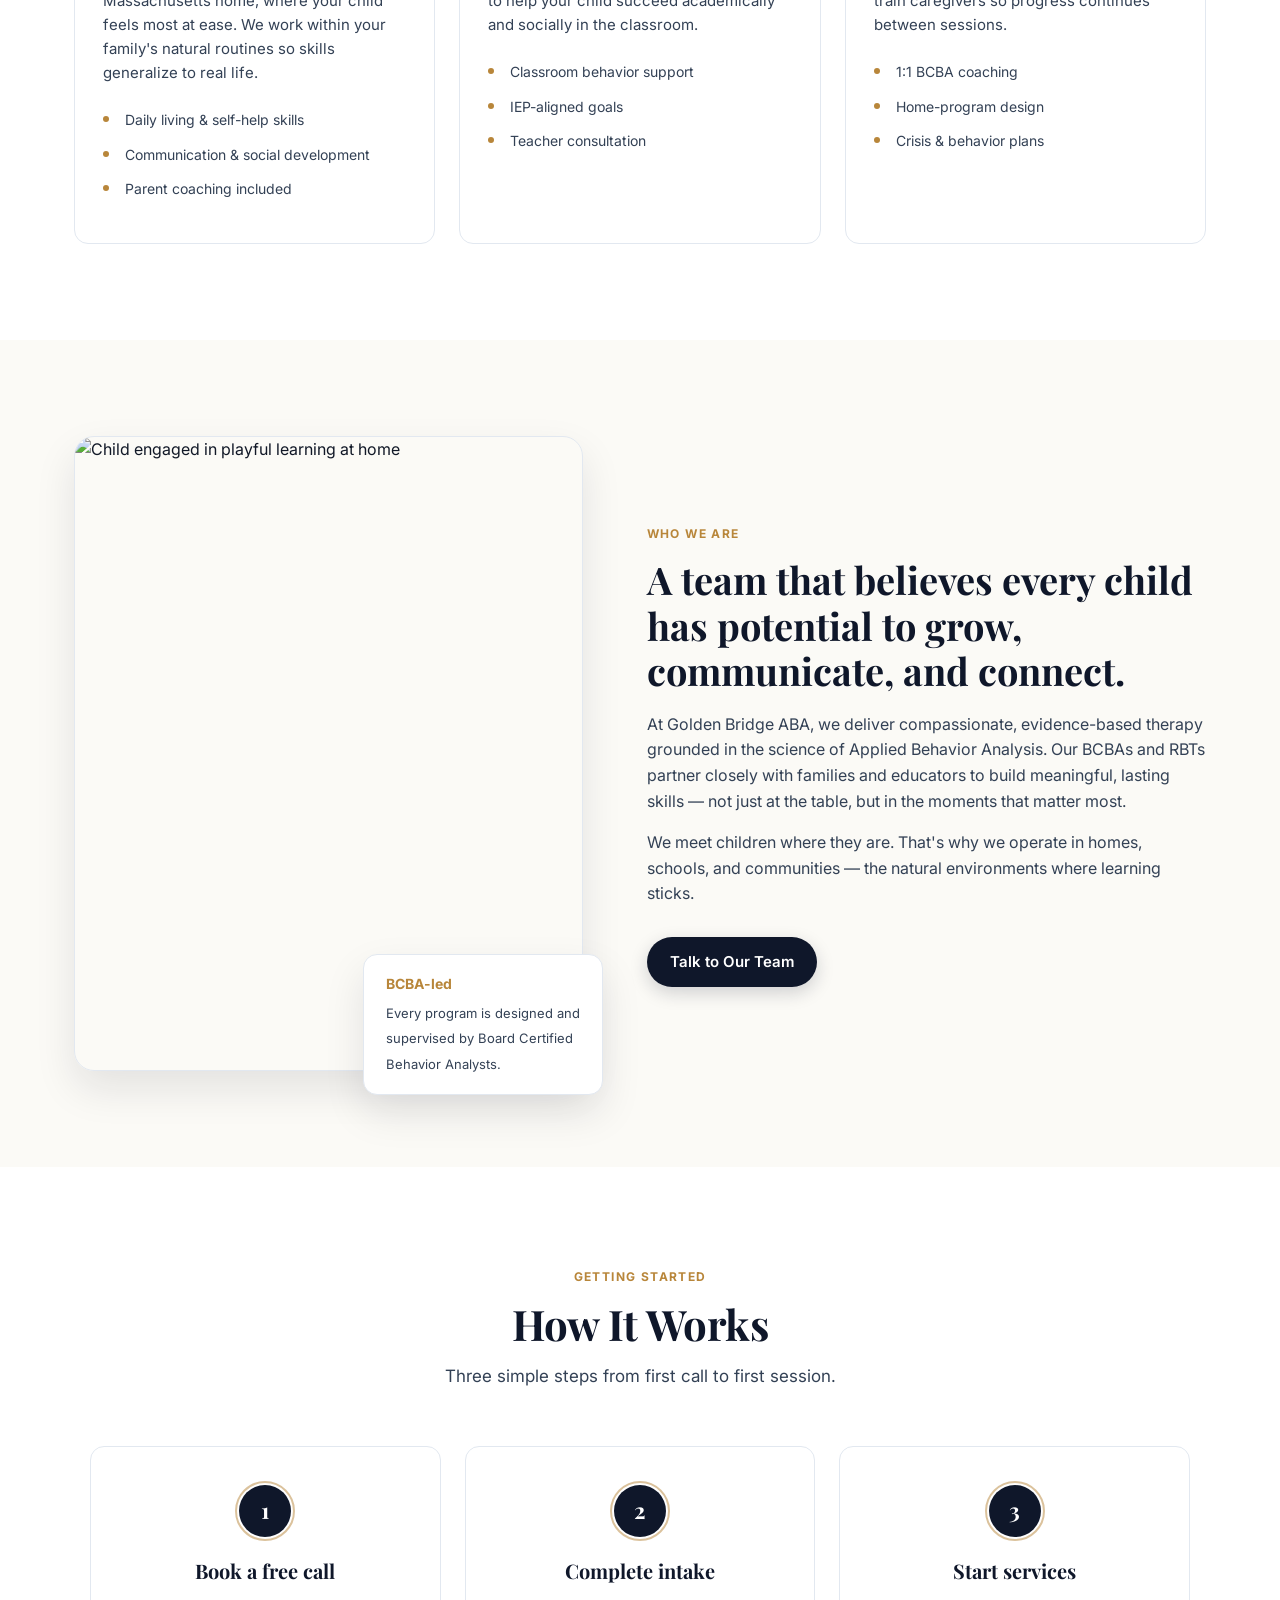
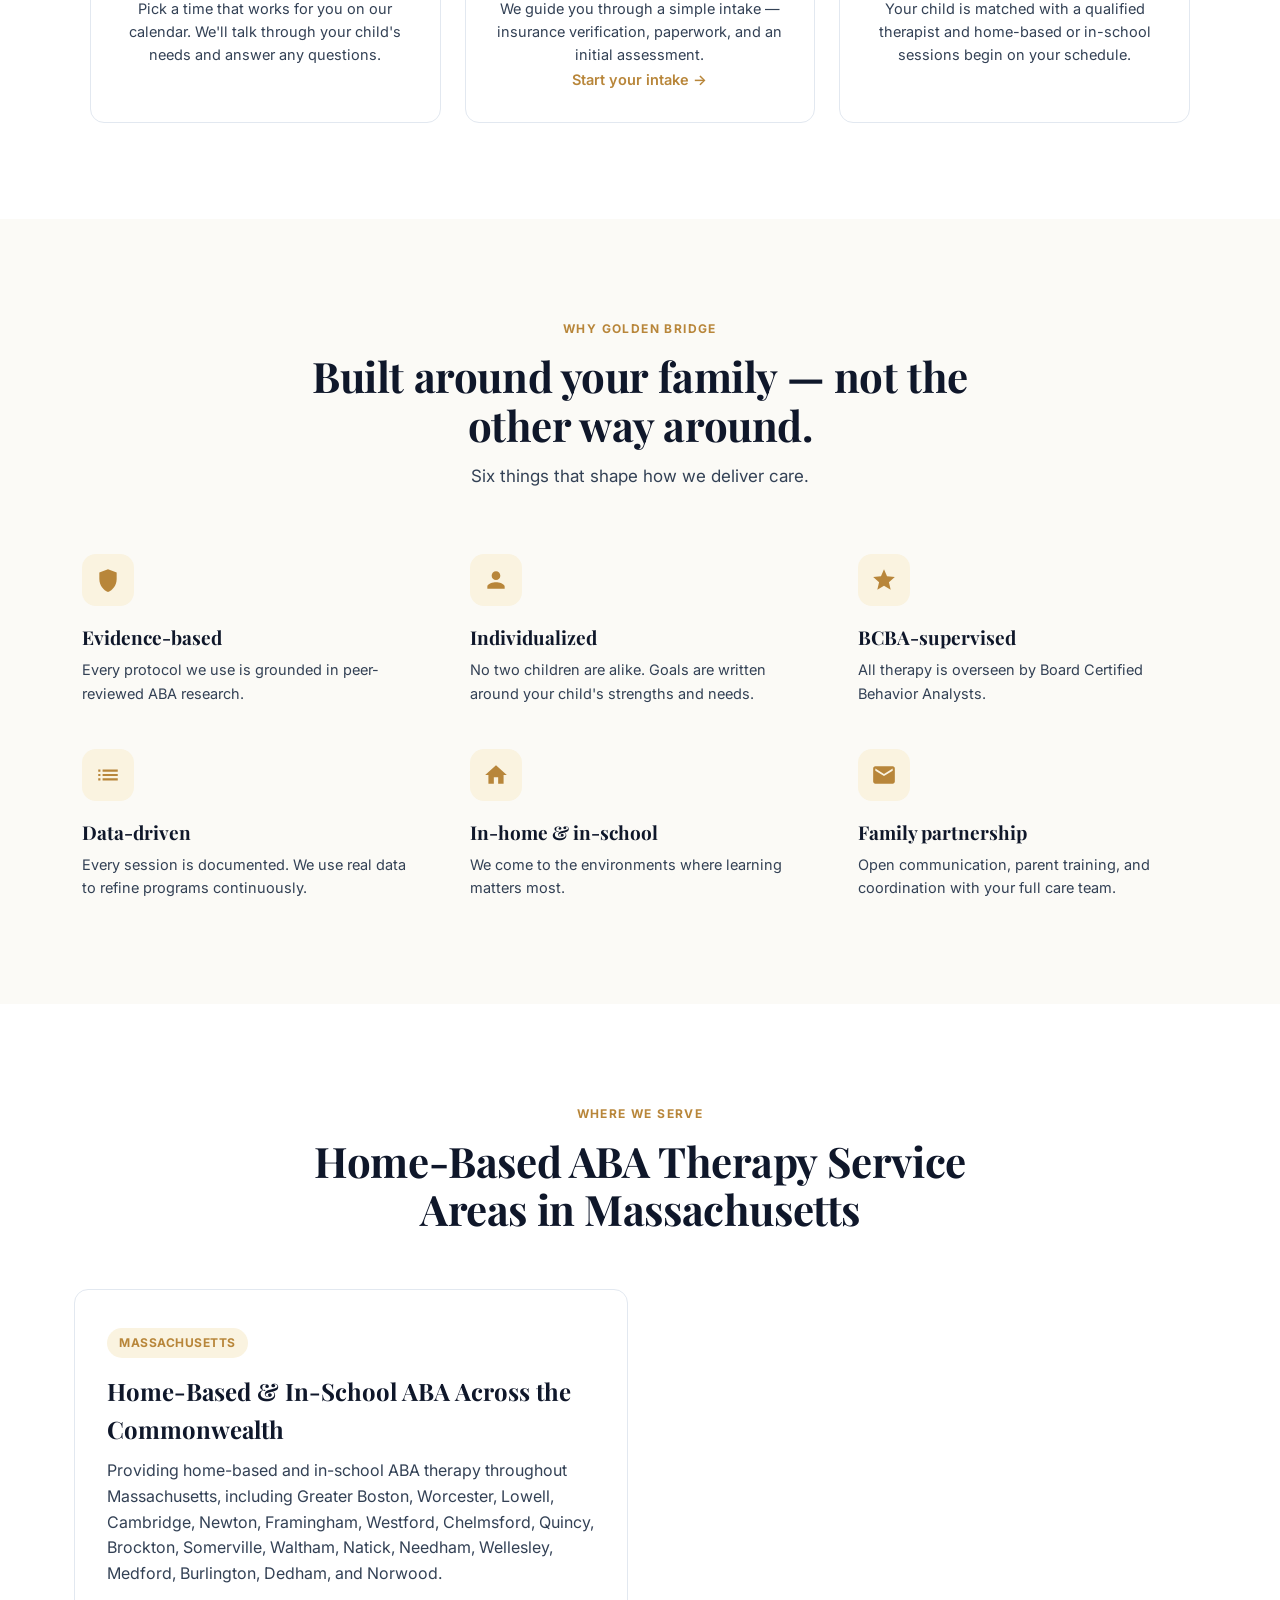
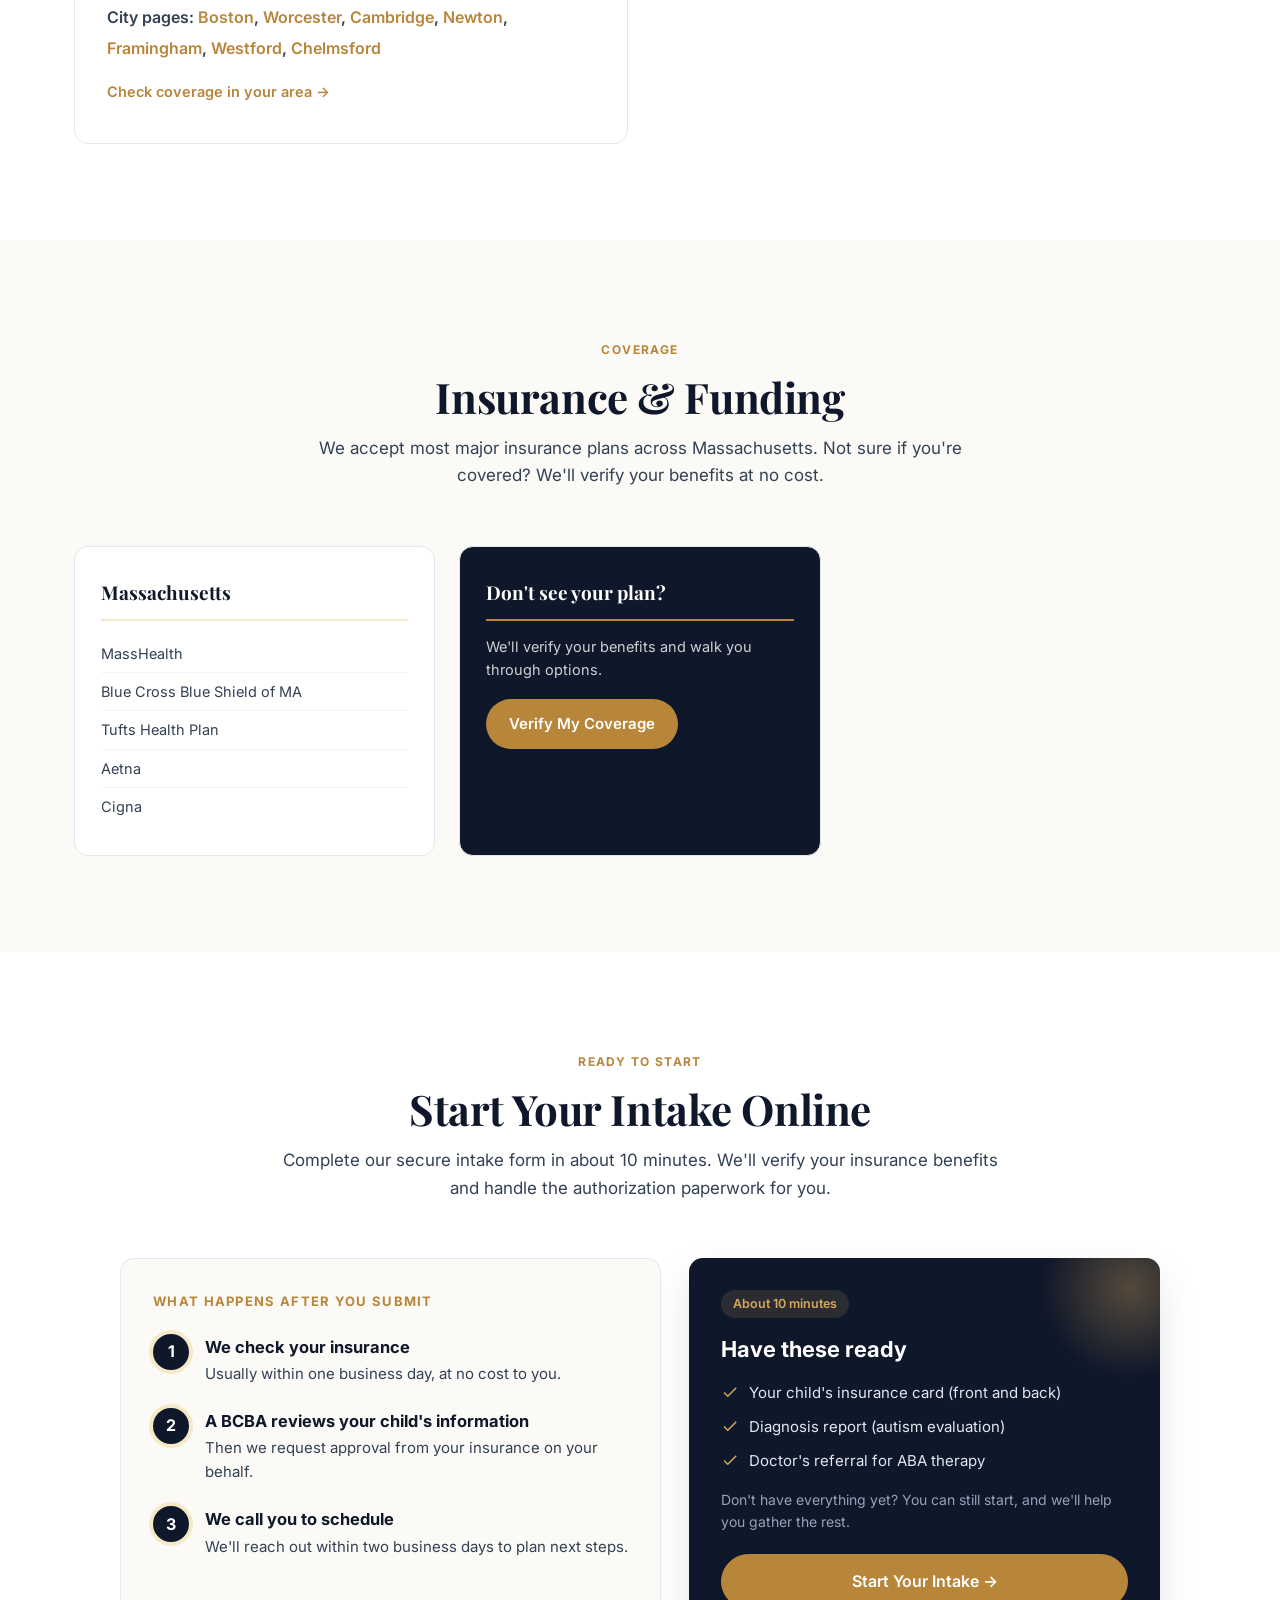
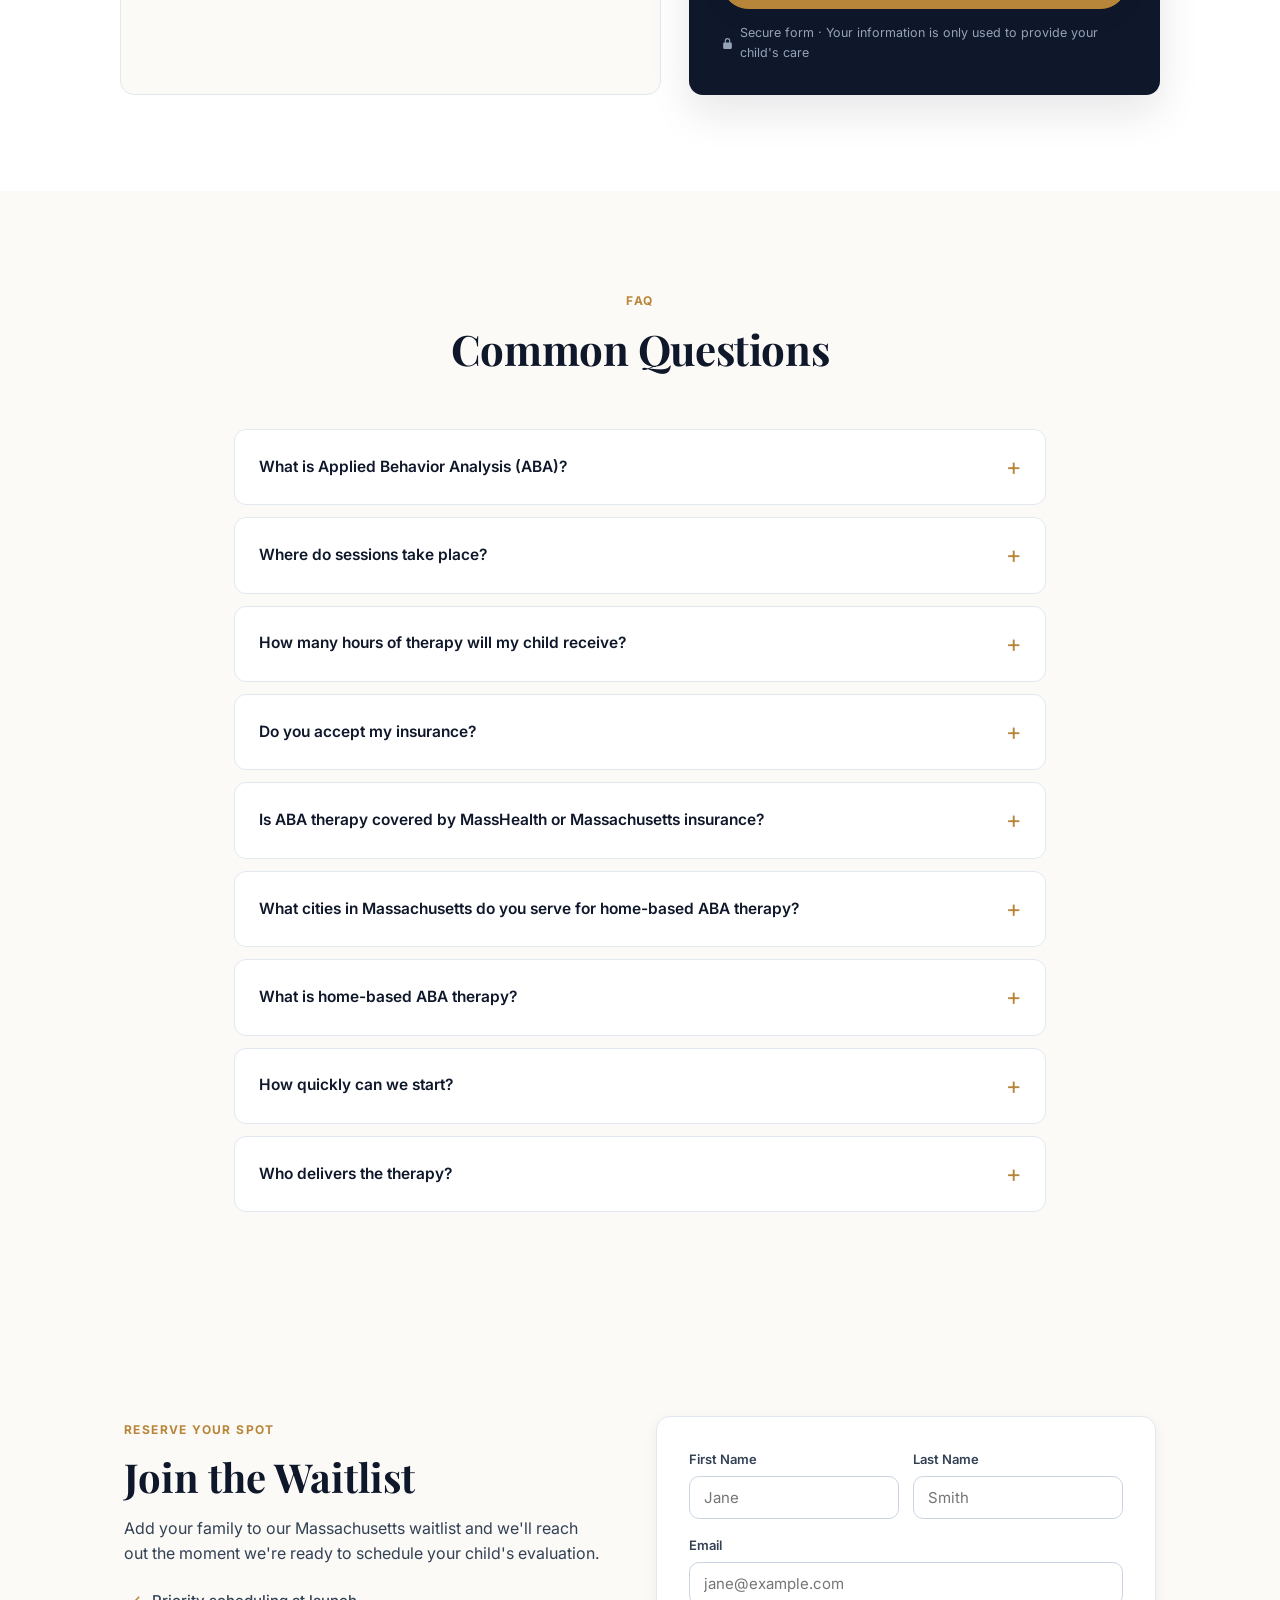
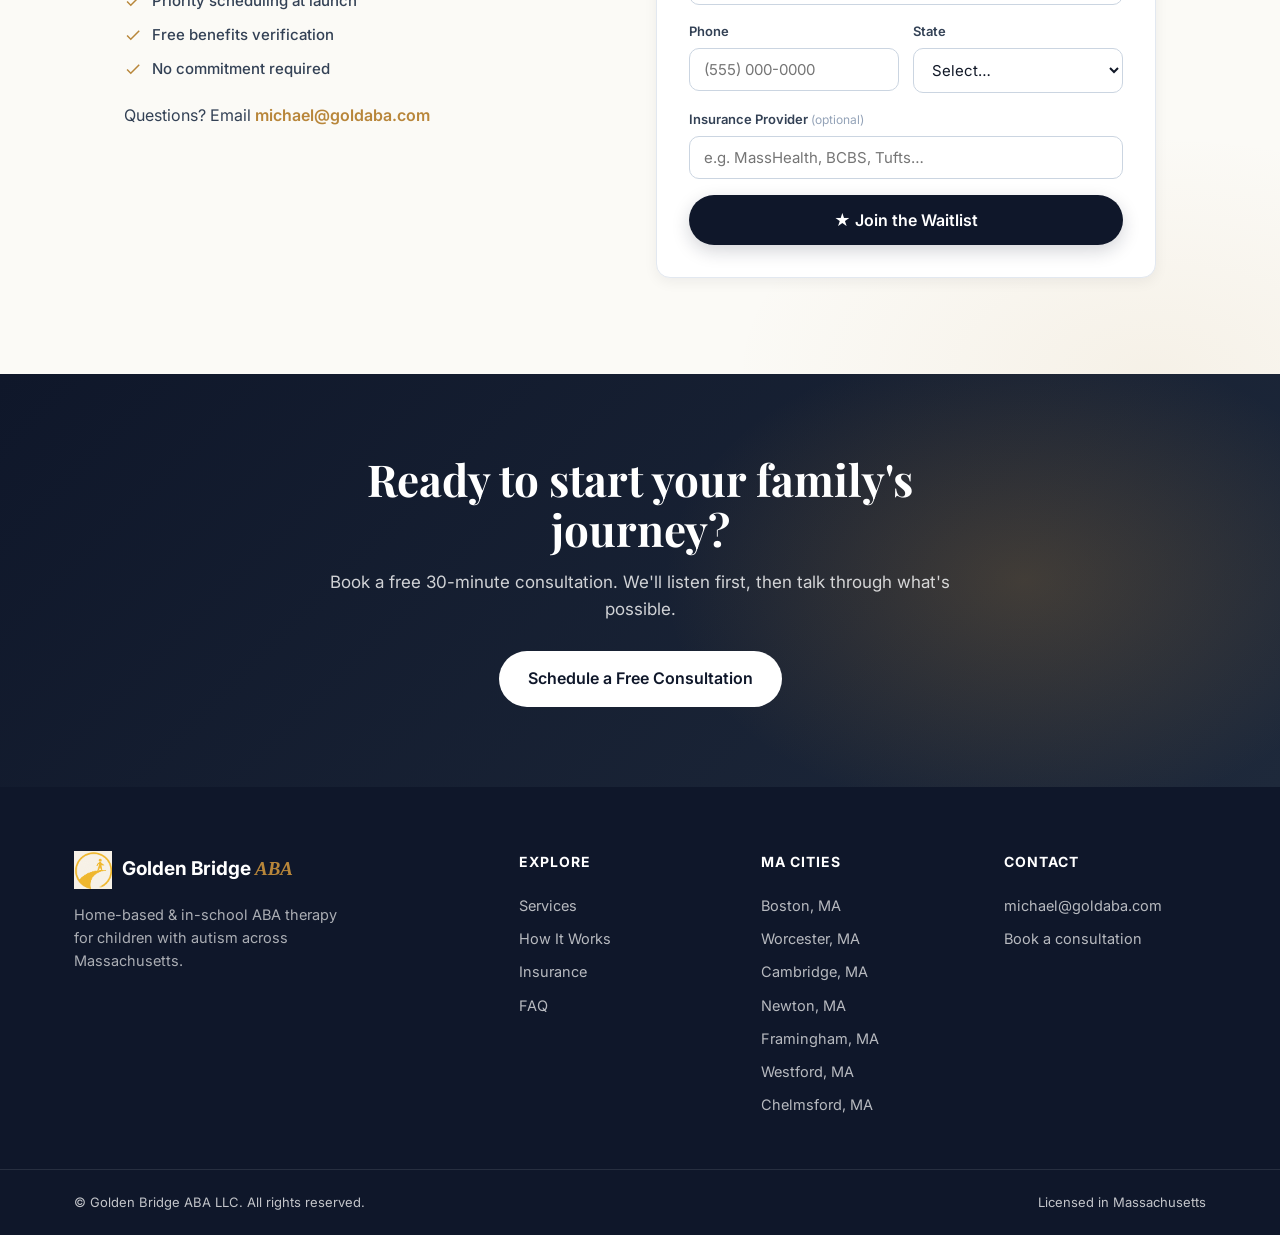
==== commit 6bc0c9ac: "Add online intake section and Start Intake links New "Start Your Intake Online" section on the homep" ====
--- a/index.html
+++ b/index.html
@@ -25,7 +25,7 @@
   <link rel="preconnect" href="https://fonts.googleapis.com">
   <link rel="preconnect" href="https://fonts.gstatic.com" crossorigin>
   <link href="https://fonts.googleapis.com/css2?family=Inter:wght@400;500;600;700;800&family=Playfair+Display:wght@600;700&display=swap" rel="stylesheet">
-  <link rel="stylesheet" href="preview.css?v=5">
+  <link rel="stylesheet" href="preview.css?v=6">
   <!-- Structured Data -->
   <script type="application/ld+json">
   {
@@ -183,6 +183,7 @@
       <a href="#insurance">Insurance</a>
       <a href="#waitlist">Waitlist</a>
       <a href="#faq">FAQ</a>
+      <a href="https://aba-intake-public-122404105290.us-east4.run.app/intake">Start Intake</a>
     </nav>
     <a href="#waitlist" class="btn btn-primary btn-sm">Free Consultation</a>
     <button class="hamburger" id="hamburger" aria-label="Menu"><span></span><span></span><span></span></button>
@@ -198,7 +199,7 @@
       <p class="lead">Golden Bridge ABA provides home-based ABA therapy services for children with autism across Massachusetts — one-on-one, BCBA-designed programs delivered in your home, at your child's school, and out in the community.</p>
       <div class="hero-actions">
         <a href="#waitlist" class="btn btn-primary btn-lg">Request a Free Consultation</a>
-        <a href="#how" class="btn btn-ghost btn-lg">How It Works →</a>
+        <a href="https://aba-intake-public-122404105290.us-east4.run.app/intake" class="btn btn-ghost btn-lg">Start Your Intake →</a>
       </div>
       <ul class="hero-trust">
         <li><svg viewBox="0 0 24 24" class="ic"><path d="M9 16.2 4.8 12l-1.4 1.4L9 19 21 7l-1.4-1.4z"/></svg> BCBA-supervised programs</li>
@@ -316,6 +317,7 @@
         <div class="step-num">2</div>
         <h3>Complete intake</h3>
         <p>We guide you through a simple intake — insurance verification, paperwork, and an initial assessment.</p>
+        <a href="https://aba-intake-public-122404105290.us-east4.run.app/intake" class="link-arrow">Start your intake →</a>
       </div>
       <div class="step">
         <div class="step-num">3</div>
@@ -424,6 +426,39 @@
   </div>
 </section>
 
+<!-- START INTAKE -->
+<section class="section" id="intake">
+  <div class="container">
+    <div class="section-head">
+      <div class="eyebrow">Ready to Start</div>
+      <h2>Start Your Intake Online</h2>
+      <p>Complete our secure intake form in about 10 minutes. We'll verify your insurance benefits and handle the authorization paperwork for you.</p>
+    </div>
+    <div class="intake-grid">
+      <div class="intake-next">
+        <h4>What happens after you submit</h4>
+        <ol class="intake-steps">
+          <li><span class="intake-num">1</span><div><strong>We check your insurance</strong><p>Usually within one business day, at no cost to you.</p></div></li>
+          <li><span class="intake-num">2</span><div><strong>A BCBA reviews your child's information</strong><p>Then we request approval from your insurance on your behalf.</p></div></li>
+          <li><span class="intake-num">3</span><div><strong>We call you to schedule</strong><p>We'll reach out within two business days to plan next steps.</p></div></li>
+        </ol>
+      </div>
+      <div class="intake-cta">
+        <div class="intake-time">About 10 minutes</div>
+        <h3>Have these ready</h3>
+        <ul class="intake-need">
+          <li><svg viewBox="0 0 24 24" class="ic"><path d="M9 16.2 4.8 12l-1.4 1.4L9 19 21 7l-1.4-1.4z"/></svg> Your child's insurance card (front and back)</li>
+          <li><svg viewBox="0 0 24 24" class="ic"><path d="M9 16.2 4.8 12l-1.4 1.4L9 19 21 7l-1.4-1.4z"/></svg> Diagnosis report (autism evaluation)</li>
+          <li><svg viewBox="0 0 24 24" class="ic"><path d="M9 16.2 4.8 12l-1.4 1.4L9 19 21 7l-1.4-1.4z"/></svg> Doctor's referral for ABA therapy</li>
+        </ul>
+        <p class="intake-note">Don't have everything yet? You can still start, and we'll help you gather the rest.</p>
+        <a href="https://aba-intake-public-122404105290.us-east4.run.app/intake" class="btn btn-primary btn-lg btn-full">Start Your Intake →</a>
+        <p class="intake-secure"><svg viewBox="0 0 24 24" class="ic"><path d="M12 2a5 5 0 0 0-5 5v3H6a2 2 0 0 0-2 2v8a2 2 0 0 0 2 2h12a2 2 0 0 0 2-2v-8a2 2 0 0 0-2-2h-1V7a5 5 0 0 0-5-5zm-3 8V7a3 3 0 0 1 6 0v3z"/></svg> Secure form · Your information is only used to provide your child's care</p>
+      </div>
+    </div>
+  </div>
+</section>
+
 <!-- FAQ -->
 <section class="section section-alt" id="faq">
   <div class="container faq-wrap">
--- a/preview.css
+++ b/preview.css
@@ -548,3 +548,30 @@
   .ftr-bottom .container { flex-direction: column; text-align: center; }
 
 }
+
+/* ── Start intake ──────────────────────────────────────── */
+.intake-grid { display: grid; grid-template-columns: 1.15fr 1fr; gap: 28px; max-width: 1040px; margin: 0 auto; align-items: stretch; }
+.intake-next { background: var(--soft); border: 1px solid var(--gray-200); border-radius: var(--radius); padding: 32px; }
+.intake-next h4 { font-size: 13px; letter-spacing: .1em; text-transform: uppercase; color: var(--gold); margin: 0 0 22px; }
+.intake-steps { list-style: none; margin: 0; padding: 0; display: grid; gap: 22px; }
+.intake-steps li { display: flex; gap: 16px; align-items: flex-start; }
+.intake-num { width: 36px; height: 36px; border-radius: 50%; background: var(--navy); color: #fff; font-weight: 700;
+  display: grid; place-items: center; flex: none; box-shadow: 0 0 0 4px var(--gold-100); }
+.intake-steps strong { display: block; color: var(--navy); font-size: 16.5px; margin-bottom: 2px; }
+.intake-steps p { margin: 0; color: var(--gray-700); font-size: 15px; }
+.intake-cta { background: var(--navy); color: #fff; border-radius: var(--radius); padding: 32px; box-shadow: var(--shadow-lg); position: relative; overflow: hidden; }
+.intake-cta::after { content: ""; position: absolute; right: -60px; top: -60px; width: 180px; height: 180px; border-radius: 50%; background: radial-gradient(circle, rgba(212,168,90,.35), transparent 70%); pointer-events: none; }
+.intake-time { display: inline-block; font-size: 12.5px; font-weight: 600; color: var(--gold-soft); background: rgba(212,168,90,.14); border-radius: 999px; padding: 4px 12px; margin-bottom: 14px; }
+.intake-cta h3 { color: #fff; font-size: 22px; margin: 0 0 14px; }
+.intake-need { list-style: none; margin: 0 0 16px; padding: 0; display: grid; gap: 10px; }
+.intake-need li { display: flex; gap: 10px; align-items: flex-start; font-size: 15px; color: #e2e8f0; }
+.intake-need .ic { width: 18px; height: 18px; fill: var(--gold-soft); flex: none; margin-top: 2px; }
+.intake-note { font-size: 14px; color: var(--gray-400); margin: 0 0 20px; }
+.intake-cta .btn-primary { background: var(--gold); border-color: var(--gold); color: #fff; }
+.intake-cta .btn-primary:hover { background: #fff; color: var(--navy); }
+.intake-secure { display: flex; gap: 6px; align-items: center; justify-content: center; font-size: 12.5px; color: var(--gray-400); margin: 14px 0 0; }
+.intake-secure .ic { width: 13px; height: 13px; fill: currentColor; flex: none; }
+@media (max-width: 860px) {
+  .intake-grid { grid-template-columns: 1fr; }
+  .intake-next, .intake-cta { padding: 24px; }
+}
